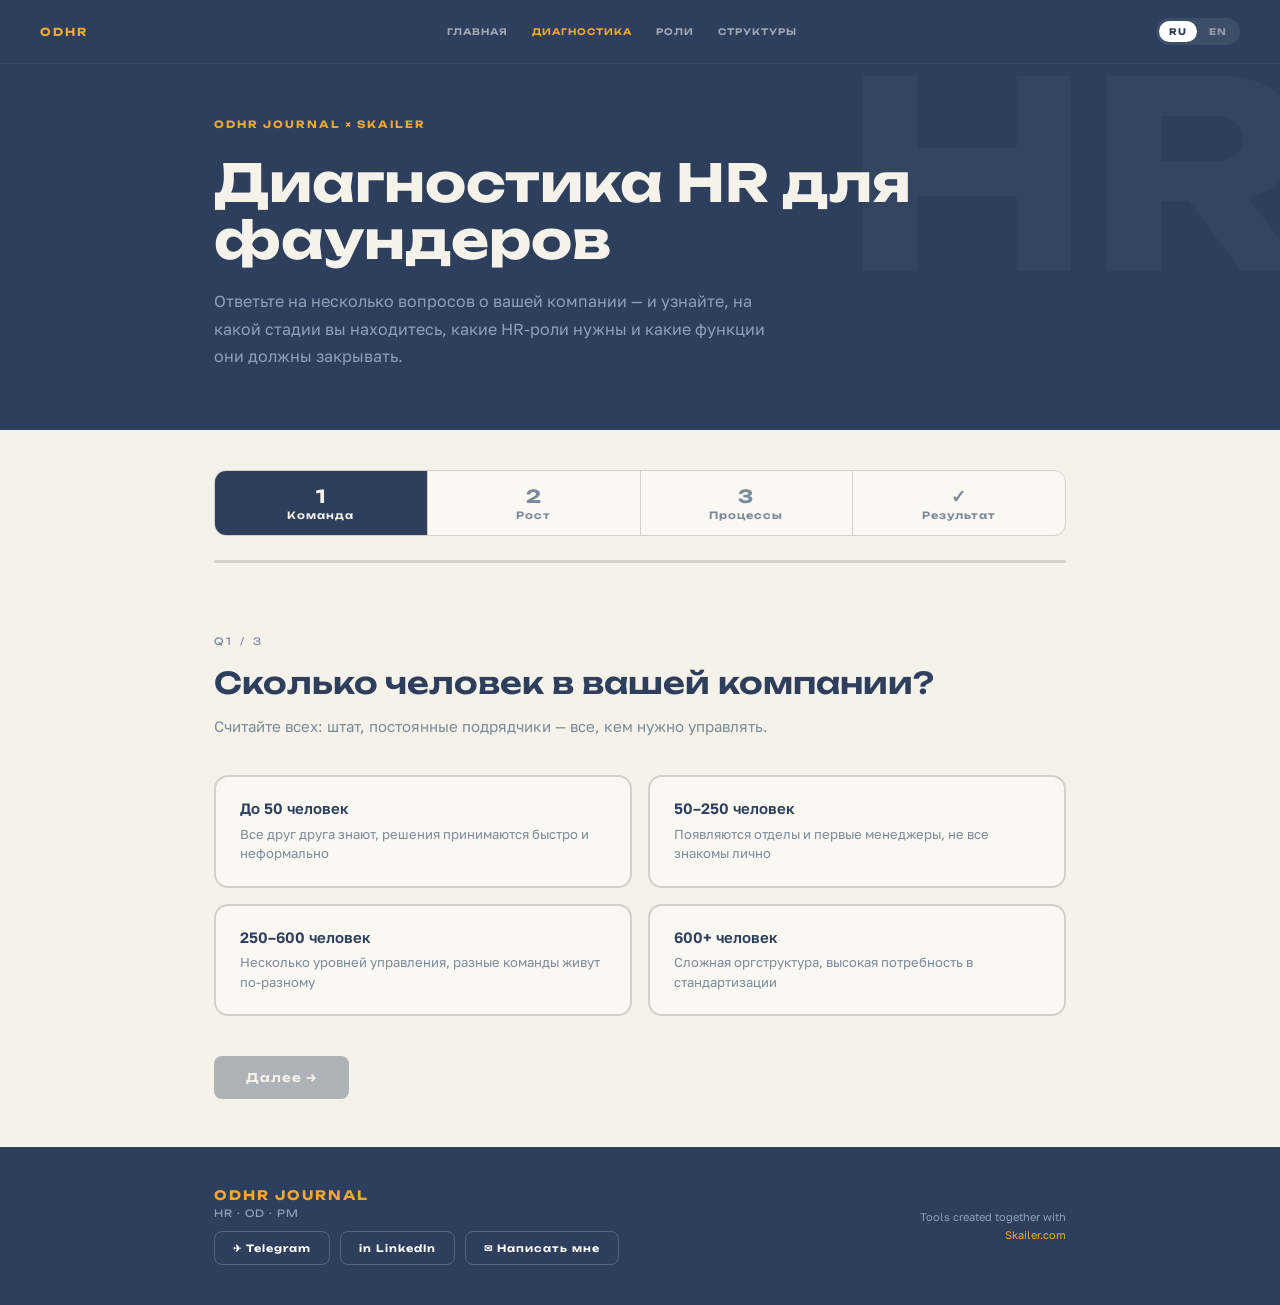
==== index.html @ 986b58a7 "Update index.html" ====
<!DOCTYPE html>
<html lang="ru">
<head>
<meta charset="UTF-8">
<meta name="viewport" content="width=device-width, initial-scale=1.0">
<title>HR Diagnostic for Founders | ODHR Journal</title>
<link href="https://fonts.googleapis.com/css2?family=Unbounded:wght@300;400;600;700&family=Golos+Text:wght@400;500;600&display=swap" rel="stylesheet">
<style>
  :root {
    --ink: #2d3f5c; --paper: #f5f2ea; --cream: #faf8f2; --accent: #f0a830;
    --accent2: #5a7a8a; --muted: #7a8a9a; --border: #d4d0c8;
    --stage1: #f0a830; --stage2: #e07820; --stage3: #5a7a8a; --stage4: #2d3f5c;
  }
  * { box-sizing: border-box; margin: 0; padding: 0; }
  body { font-family: 'Golos Text', sans-serif; background: var(--paper); color: var(--ink); min-height: 100vh; overflow-x: hidden; }
  
  /* ── APP VIEWS ── */
  #app-view { display: block; }
  #print-view { display: none; background: white; min-height: 100vh; padding: 40px 20px; }
  @media print {
    #app-view { display: none !important; }
    #print-view { display: block !important; padding: 0 !important; }
    .no-print { display: none !important; }
    table { page-break-inside: auto; }
    tr { page-break-inside: avoid; }
  }

  /* =========================================
     ЕДИНАЯ НАВИГАЦИЯ
     ========================================= */
  .site-nav { background: var(--ink); padding: 0 40px; display: flex; justify-content: space-between; align-items: center; height: 64px; position: sticky; top: 0; z-index: 1000; border-bottom: 1px solid rgba(255,255,255,0.05); }
  .nav-brand { font-family: 'Unbounded', sans-serif; font-size: 11px; font-weight: 700; letter-spacing: 2px; color: var(--accent); text-decoration: none; }
  .nav-menu { display: flex; gap: 24px; align-items: center; }
  .nav-link { font-family: 'Unbounded', sans-serif; font-size: 9px; font-weight: 600; letter-spacing: 1px; color: rgba(255,255,255,0.55); text-decoration: none; transition: color 0.2s; text-transform: uppercase; }
  .nav-link:hover, .nav-link.active { color: white; }
  .nav-link.active { color: var(--accent); }
  .nav-actions { display: flex; align-items: center; gap: 16px; }
  .lang-toggle { display: flex; gap: 2px; background: rgba(255,255,255,0.08); padding: 3px; border-radius: 20px; }
  .lang-btn { background: transparent; border: none; color: rgba(255,255,255,0.45); font-family: 'Unbounded', sans-serif; font-size: 9px; font-weight: 700; cursor: pointer; padding: 5px 10px; border-radius: 14px; transition: all 0.2s; letter-spacing: 1px; }
  .lang-btn.active { background: white; color: var(--ink); }
  .menu-toggle { display: none; background: none; border: none; color: white; font-size: 20px; cursor: pointer; }

  /* ── HERO ── */
  .hero { background: var(--ink); color: var(--paper); padding: 48px 40px 60px; position: relative; overflow: hidden; }
  .hero::before { content: 'HR'; position: absolute; right: -30px; top: -20px; font-family: 'Unbounded', sans-serif; font-size: 260px; font-weight: 700; opacity: 0.035; line-height: 1; pointer-events: none; }
  .hero-tag { font-family: 'Unbounded', sans-serif; font-size: 10px; font-weight: 700; letter-spacing: 2px; text-transform: uppercase; color: var(--accent); margin-bottom: 24px; display: inline-block; }
  .hero h1 { font-family: 'Unbounded', sans-serif; font-size: clamp(28px, 5vw, 52px); font-weight: 700; line-height: 1.1; max-width: 700px; margin-bottom: 20px; position: relative; z-index: 10;}
  .hero p { font-size: 16px; color: #8fa0b8; max-width: 560px; line-height: 1.7; position: relative; z-index: 10;}
  
  /* ── CONTAINER & STEPS ── */
  .container { max-width: 900px; margin: 0 auto; padding: 0 24px; }
  .steps-bar { display: flex; gap: 0; margin: 40px 0 0; border: 1.5px solid var(--border); border-radius: 12px; overflow: hidden; background: var(--cream); }
  .step-item { flex: 1; padding: 14px 16px; text-align: center; font-family: 'Unbounded', sans-serif; font-size: 10px; font-weight: 600; letter-spacing: 1px; color: var(--muted); border-right: 1.5px solid var(--border); transition: all 0.3s; position: relative; }
  .step-item:last-child { border-right: none; }
  .step-item.active { background: var(--ink); color: var(--paper); cursor: default; }
  .step-item.done { background: var(--accent2); color: white; cursor: pointer; }
  .step-item.done:hover { opacity: 0.82; }
  .step-num { display: block; font-size: 18px; font-weight: 700; margin-bottom: 2px; }

  .progress-bar-wrap { height: 3px; background: var(--border); border-radius: 2px; margin: 24px 0; }
  .progress-bar-fill { height: 100%; background: var(--ink); border-radius: 2px; transition: width 0.4s ease; }

  /* ── SCREENS ── */
  .screen { display: none; padding: 48px 0; }
  .screen.active { display: block; }
  .screen-label { font-family: 'Unbounded', sans-serif; font-size: 10px; letter-spacing: 3px; text-transform: uppercase; color: var(--muted); margin-bottom: 16px; }
  .question-title { font-family: 'Unbounded', sans-serif; font-size: clamp(20px, 3vw, 30px); font-weight: 600; line-height: 1.3; margin-bottom: 12px; }
  .question-sub { font-size: 15px; color: var(--muted); margin-bottom: 36px; line-height: 1.7; }

  .options-grid { display: grid; grid-template-columns: 1fr 1fr; gap: 16px; margin-bottom: 40px; }
  @media (max-width: 600px) { .options-grid { grid-template-columns: 1fr; } }
  .option-card { border: 2px solid var(--border); border-radius: 14px; padding: 22px 24px; cursor: pointer; transition: all 0.2s; background: var(--cream); position: relative; }
  .option-card:hover { border-color: var(--ink); transform: translateY(-2px); box-shadow: 0 8px 24px rgba(0,0,0,0.08); }
  .option-card.selected { border-color: var(--ink); background: var(--ink); color: var(--paper); }
  .option-card.selected .option-title { color: white; }
  .option-card.selected .option-desc { color: #b0a89a; }
  .option-title { font-size: 15px; font-weight: 600; margin-bottom: 6px; line-height: 1.3; }
  .option-desc { font-size: 13px; color: var(--muted); line-height: 1.5; }

  /* ── BUTTONS ── */
  .btn-row { display: flex; gap: 12px; align-items: center; flex-wrap: wrap; }
  .btn { font-family: 'Unbounded', sans-serif; font-size: 12px; font-weight: 600; letter-spacing: 1px; padding: 14px 32px; border-radius: 8px; border: none; cursor: pointer; transition: all 0.2s; display: inline-flex; align-items: center; justify-content: center; gap: 8px;}
  .btn-primary { background: var(--ink); color: var(--paper); }
  .btn-primary:hover { background: #3d5070; }
  .btn-primary:disabled { opacity: 0.35; cursor: not-allowed; }
  .btn-ghost { background: transparent; color: var(--ink); border: 1.5px solid var(--border); }
  .btn-ghost:hover { border-color: var(--ink); background: rgba(0,0,0,0.03); }
  
  .btn-massive { font-size: 14px; padding: 18px 40px; border-radius: 12px; width: 100%; max-width: 400px; box-shadow: 0 8px 24px rgba(45,63,92,0.2); }

  .divider { height: 1px; background: var(--border); margin: 8px 0 40px; }

  /* ── RESULTS ── */
  #screen-result { padding-bottom: 80px; }
  .result-stage-badge { display: inline-flex; align-items: center; gap: 10px; padding: 8px 18px; border-radius: 50px; font-family: 'Unbounded', sans-serif; font-size: 11px; font-weight: 600; letter-spacing: 1px; margin-bottom: 24px; }
  .badge-dot { width: 10px; height: 10px; border-radius: 50%; }
  .result-hero-title { font-family: 'Unbounded', sans-serif; font-size: clamp(24px, 4vw, 42px); font-weight: 700; line-height: 1.15; margin-bottom: 16px; text-transform: uppercase;}
  
  .stage-header { font-family: 'Unbounded', sans-serif; font-size: 13px; font-weight: 600; letter-spacing: 1px; margin-bottom: 20px; color: var(--muted); text-transform: uppercase; }
  .roles-grid { display: grid; grid-template-columns: repeat(auto-fill, minmax(260px, 1fr)); gap: 16px; margin-bottom: 48px; }
  .role-card { border-radius: 14px; padding: 24px; border: 1.5px solid var(--border); background: var(--cream); }
  .role-icon { font-size: 28px; margin-bottom: 12px; }
  .role-name { font-family: 'Unbounded', sans-serif; font-size: 13px; font-weight: 600; margin-bottom: 8px; }
  .role-desc { font-size: 13px; color: var(--muted); line-height: 1.6; margin-bottom: 14px; }
  .tag { font-size: 11px; padding: 4px 10px; border-radius: 20px; background: var(--border); color: var(--ink); font-weight: 500; display: inline-block; margin: 2px 4px 2px 0;}

  .func-section { margin-bottom: 48px; }
  .func-block { border: 1.5px solid var(--border); border-radius: 14px; overflow: hidden; margin-bottom: 16px; }
  .func-block-header { padding: 16px 24px; background: var(--ink); color: var(--paper); font-family: 'Unbounded', sans-serif; font-size: 12px; font-weight: 600; letter-spacing: 1px; display: flex; align-items: center; justify-content: space-between; cursor: pointer; user-select: none; }
  .func-block-header .chevron { transition: transform 0.3s; font-size: 16px; }
  .func-block-header.open .chevron { transform: rotate(180deg); }
  .func-rows { display: none; }
  .func-rows.open { display: block; }
  .func-row { padding: 16px 24px; border-top: 1px solid var(--border); display: grid; grid-template-columns: 200px 1fr; gap: 16px; align-items: start; }
  @media (max-width: 600px) { .func-row { grid-template-columns: 1fr; } }
  .func-row:nth-child(even) { background: #faf8f2; }
  .func-name { font-size: 13px; font-weight: 600; line-height: 1.4; }
  .func-details { font-size: 12px; color: var(--muted); line-height: 1.6; }
  
  .signal-row { display: flex; gap: 12px; margin-top: 8px; flex-wrap: wrap; }
  .signal { font-size: 11px; padding: 4px 10px; border-radius: 6px; }
  .signal-ok { background: #d4edda; color: #3a5c44; }
  .signal-fail { background: #fde8e8; color: #a33; }

  .owner-row { display: flex; flex-wrap: wrap; gap: 6px; margin-top: 10px; align-items: center; }
  .owner-label { font-size: 10px; font-family: 'Unbounded', sans-serif; letter-spacing: 1px; color: var(--muted); text-transform: uppercase; margin-right: 2px; }
  .owner-chip { font-size: 11px; font-weight: 600; padding: 3px 10px; border-radius: 20px; border: 1.5px solid var(--ink); color: var(--ink); background: transparent; white-space: nowrap; }

  .quote-block { border-left: 4px solid var(--accent); padding: 20px 28px; background: var(--cream); border-radius: 0 12px 12px 0; margin-bottom: 40px; }
  .quote-block p { font-size: 15px; font-style: italic; }

  .restart-btn { display: inline-flex; align-items: center; gap: 8px; font-family: 'Unbounded', sans-serif; font-size: 11px; font-weight: 600; letter-spacing: 1px; color: var(--muted); background: transparent; border: none; cursor: pointer; text-decoration: underline; text-underline-offset: 4px; }
  .restart-btn:hover { color: var(--ink); }

  /* colors */
  .s1 { background: var(--stage1); color: var(--ink); }
  .s2 { background: var(--stage2); color: white; }
  .s3 { background: var(--stage3); color: white; }
  .s4 { background: var(--stage4); color: white; }

  /* gap alerts */
  .gap-alert { border-radius: 14px; padding: 24px 28px; margin-bottom: 40px; }
  .gap-alert.gap-ok   { background: #d4edda; border: 1.5px solid #5a7a8a; }
  .gap-alert.gap-warn { background: #fff3cd; border: 1.5px solid #c8a020; }
  .gap-alert.gap-red  { background: #fde8e8; border: 1.5px solid #a33; }
  .gap-alert.gap-matrix { background: #e8e8f8; border: 1.5px solid #2d3f5c; }
  .gap-alert-title { font-family: 'Unbounded', sans-serif; font-size: 12px; font-weight: 700; letter-spacing: 1px; margin-bottom: 8px; text-transform: uppercase; }
  .gap-alert p { font-size: 14px; line-height: 1.7; }

  /* checklist */
  .checklist-wrap { margin-top: 48px; }
  .checklist-actions { display: flex; gap: 12px; margin-bottom: 28px; flex-wrap: wrap; align-items: center; }
  .checklist-section { margin-bottom: 32px; }
  .checklist-section-title { font-family: 'Unbounded', sans-serif; font-size: 11px; font-weight: 700; letter-spacing: 2px; text-transform: uppercase; color: var(--muted); margin-bottom: 12px; padding-bottom: 8px; border-bottom: 1.5px solid var(--border); }
  .checklist-item { display: grid; grid-template-columns: 22px 1fr auto; gap: 12px; align-items: start; padding: 12px 16px; border-bottom: 1px solid var(--border); cursor: pointer; border-radius: 8px; transition: background 0.2s; }
  .checklist-item:hover { background: rgba(0,0,0,0.02); }
  .checklist-cb { width: 18px; height: 18px; margin-top: 2px; accent-color: var(--ink); cursor: pointer; flex-shrink: 0; }
  .checklist-text { font-size: 13px; line-height: 1.5; }
  .checklist-text strong { display: block; font-size: 13px; font-weight: 600; margin-bottom: 2px; }
  .checklist-text span { font-size: 12px; color: var(--muted); }
  .checklist-owner { font-size: 11px; font-weight: 600; padding: 3px 9px; border-radius: 20px; border: 1.5px solid var(--border); color: var(--muted); white-space: nowrap; flex-shrink: 0; align-self: start; margin-top: 2px; }

  /* FOOTER */
  .site-footer { background: var(--ink); color: white; padding: 40px; }
  .footer-inner { display: flex; justify-content: space-between; align-items: center; flex-wrap: wrap; gap: 24px; }
  .footer-brand { font-family: 'Unbounded', sans-serif; font-size: 13px; font-weight: 700; letter-spacing: 2px; color: var(--accent); }
  .footer-brand span { display: block; font-size: 10px; font-weight: 400; color: #8fa0b8; margin-top: 4px; letter-spacing: 1px; }
  .footer-links { display: flex; gap: 10px; flex-wrap: wrap; margin-top: 12px; }
  .footer-link { display: inline-flex; align-items: center; gap: 8px; font-family: 'Unbounded', sans-serif; font-size: 10px; font-weight: 600; letter-spacing: 1px; color: white; text-decoration: none; padding: 10px 18px; border: 1.5px solid rgba(255,255,255,0.2); border-radius: 8px; transition: all 0.2s; }
  .footer-link:hover { border-color: var(--accent); color: var(--accent); }
  .footer-copy { font-size: 11px; color: #8fa0b8; text-align: right; line-height: 1.7; }

  /* ── PRINT VIEW STYLES ── */
  .pv-header { display: flex; justify-content: space-between; align-items: flex-start; margin-bottom: 32px; padding-bottom: 20px; border-bottom: 3px solid #2d3f5c; }
  .pv-title { font-family: 'Unbounded', sans-serif; font-size: 22px; font-weight: 700; line-height: 1.2; }
  .pv-meta { font-size: 12px; color: #7a8a9a; margin-top: 6px; }
  .pv-logo { font-family: 'Unbounded', sans-serif; font-size: 11px; font-weight: 600; color: #7a8a9a; text-align: right; letter-spacing: 1px; }
  .pv-status { display: inline-flex; padding: 8px 16px; border-radius: 8px; font-family: 'Unbounded', sans-serif; font-size: 11px; font-weight: 700; letter-spacing: 1px; margin-bottom: 20px; }
  .pv-table { width: 100%; border-collapse: collapse; background: white; border-radius: 12px; overflow: hidden; box-shadow: 0 2px 12px rgba(0,0,0,0.06); margin-bottom: 20px; text-align: left; }
  .pv-table th { padding: 12px; font-family: 'Unbounded', sans-serif; font-size: 9px; letter-spacing: 2px; text-transform: uppercase; color: #7a8a9a; background: #faf8f2; border-bottom: 2px solid #d4d0c8; }
  .pv-table td { padding: 10px 12px; border-bottom: 1px solid #d4d0c8; font-size: 12px; }
  .pv-section { font-family: 'Unbounded', sans-serif; font-size: 10px; font-weight: 700; letter-spacing: 2px; text-transform: uppercase; padding: 12px; background: #faf8f2; color: #7a8a9a; border-bottom: 2px solid #d4d0c8; }
  .print-controls { background: #faf8f2; padding: 24px; border-radius: 12px; display: flex; flex-direction: column; align-items: center; gap: 16px; margin-bottom: 40px; border: 1px dashed #d4d0c8; }

  /* ── RESPONSIVE ── */
  @media (max-width: 768px) {
    .site-nav { padding: 0 20px; }
    .menu-toggle { display: block; }
    .nav-menu { display: none; position: absolute; top: 64px; left: 0; width: 100%; background: var(--ink); flex-direction: column; padding: 20px 0; border-bottom: 1px solid rgba(255,255,255,0.1); box-shadow: 0 8px 24px rgba(0,0,0,0.2); }
    .nav-menu.open { display: flex; }
    .hero { padding: 36px 20px 48px; }
  }
</style>
<script src="https://cdn.counter.dev/script.js" data-id="e4048f0d-d2cf-4262-ad50-083091bde640" data-utcoffset="2"></script>
</head>
<body>

<div id="app-view">
  
  <nav class="site-nav">
    <a href="home.html" class="nav-brand">ODHR</a>
    <div class="nav-menu" id="nav-menu">
      <a href="home.html" class="nav-link cross-link" id="nav-home">Главная</a>
      <a href="index.html" class="nav-link active cross-link" id="nav-diag">Диагностика</a>
      <a href="hr_roles_guide.html" class="nav-link cross-link" id="nav-guide">Роли</a>
      <a href="structure.html" class="nav-link cross-link" id="nav-str">Структуры</a>
    </div>
    <div class="nav-actions">
      <div class="lang-toggle">
        <button class="lang-btn active" onclick="setLang('ru')" id="btn-lang-ru">RU</button>
        <button class="lang-btn" onclick="setLang('en')" id="btn-lang-en">EN</button>
      </div>
      <button class="menu-toggle" id="mobile-menu-btn">☰</button>
    </div>
  </nav>

  <div class="hero">
    <div class="container">
      <div class="hero-tag">ODHR Journal × Skailer</div>
      <h1 id="i18n-hero-title">Диагностика HR для фаундеров</h1>
      <p id="i18n-hero-sub">Ответьте на несколько вопросов о вашей компании — и узнайте, на какой стадии вы находитесь, какие HR-роли нужны и какие функции они должны закрывать.</p>
    </div>
  </div>

  <div class="container">
    <div class="steps-bar" id="stepsBar">
      <div class="step-item active" id="step1" onclick="goToStep(1)"><span class="step-num">1</span><span id="i18n-s1">Команда</span></div>
      <div class="step-item" id="step2" onclick="goToStep(2)"><span class="step-num">2</span><span id="i18n-s2">Продукт</span></div>
      <div class="step-item" id="step3" onclick="goToStep(3)"><span class="step-num">3</span><span id="i18n-s3">Процессы</span></div>
      <div class="step-item" id="step4"><span class="step-num">✓</span><span id="i18n-s4">Результат</span></div>
    </div>
    <div class="progress-bar-wrap"><div class="progress-bar-fill" id="progressBar" style="width:0%"></div></div>

    <div id="questions-container"></div>
    <div class="screen" id="screen-result"></div>
  </div>

<footer class="site-footer">
  <div class="container">
    <div class="footer-inner">
      <div>
        <div class="footer-brand">ODHR JOURNAL<span>HR · OD · PM</span></div>
        <div class="footer-links">
          <a class="footer-link" href="https://t.me/ODHRAMA" target="_blank">✈ Telegram</a>
          <a class="footer-link" href="https://www.linkedin.com/in/ogrebenyuk" target="_blank">in LinkedIn</a>
          <a class="footer-link" href="#" data-contact-trigger id="footer-contact">✉ Написать мне</a>
        </div>
      </div>
      <div class="footer-copy" id="f-copy">Tools created together with<br><a href="https://skailer.com" target="_blank" style="color:var(--accent);text-decoration:none;">Skailer.com</a></div>
    </div>
  </div>
</footer>
      

<div id="print-view">
  <div class="container">
    <div class="print-controls no-print">
      <button class="btn btn-primary btn-massive" onclick="window.print()">🖨 <span id="i18n-print-btn1">Сохранить как PDF / Печать</span></button>
      <button class="btn btn-ghost" onclick="closePrintView()">← <span id="i18n-print-back">Вернуться к результатам</span></button>
    </div>
    <div id="print-content"></div>
  </div>
</div>

<script>
  let currentLang = 'ru';
  const answers = {};
  const scoreMap = { '1': 1, '2': 2, '3': 3, '4': 4 };
  const stageKeys = ['startup', 'growth', 'scale', 'mature'];

  const allRolesMap = {
    'recruiter': { icon: '🎯' }, 'hrgeneralist': { icon: '🔧' }, 'tateam': { icon: '🎯' },
    'hrbp': { icon: '🤝' }, 'hrops': { icon: '⚙️' }, 'talead': { icon: '🎯' },
    'analyst': { icon: '📊' }, 'ld': { icon: '🎓' }, 'tadir': { icon: '🎯' },
    'analytics': { icon: '📊' }, 'lddir': { icon: '🎓' }, 'comms': { icon: '💬' }
  };

  const locales = {
    ru: {
      ui: {
        navHome: "Главная", navDiag: "Диагностика", navGuide: "Роли", navStr: "Структуры",
        heroTitle: "Диагностика HR для фаундеров",
        heroSub: "Ответьте на несколько вопросов о вашей компании — и узнайте, на какой стадии вы находитесь, какие HR-роли нужны и какие функции они должны закрывать.",
        s1: "Команда", s2: "Рост", s3: "Процессы", s4: "Результат",
        btnNext: "Далее →", btnBack: "← Назад", btnResult: "Показать результат →",
        q1Title: "Сколько человек в вашей компании?", q1Sub: "Считайте всех: штат, постоянные подрядчики — все, кем нужно управлять.",
        q2Title: "С какой скоростью растёт ваша компания?", q2Sub: "Темп роста показывает, насколько срочно нужно выстраивать HR.",
        q3Title: "Как сейчас устроена работа с людьми?", q3Sub: "Выберите вариант, который честно отражает текущую реальность.",
        q1: [
          {t: "До 50 человек", d: "Все друг друга знают, решения принимаются быстро и неформально"},
          {t: "50–250 человек", d: "Появляются отделы и первые менеджеры, не все знакомы лично"},
          {t: "250–600 человек", d: "Несколько уровней управления, разные команды живут по-разному"},
          {t: "600+ человек", d: "Сложная оргструктура, высокая потребность в стандартизации"}
        ],
        q2: [
          {t: "Стабильно", d: "Команда почти не меняется, найм редкий и точечный"},
          {t: "Умеренно", d: "План роста до 20% в год, без резких скачков"},
          {t: "Быстро", d: "Активный найм, команда растёт х2 за год"},
          {t: "Взрывно", d: "Гиперрост, сложно планировать наперёд"}
        ],
        q3: [
          {t: "В головах и чатах", d: "Найм и онбординг зависят от конкретного человека"},
          {t: "Базово на людях", d: "Процессы есть, но стандарты не всегда соблюдаются"},
          {t: "Описано и работает", d: "ATS, регулярный фидбек, инструменты настроены"},
          {t: "Единая система", d: "Data-driven HR, всё связано единой логикой"}
        ],
        statusOk: "В НОРМЕ", statusWarn: "НЕМНОГО ОТСТАЁТ", statusRed: "КРИТИЧЕСКОЕ ОТСТАВАНИЕ",
        txtOk: "HR-система соответствует темпам бизнеса. Фокус на поддержку качества.",
        txtWarn: "Бизнес растет быстрее порядка. Пора выстраивать системные HR-процессы, иначе рост замедлится.",
        txtRed: "Бизнес несется вперед, а процессы держатся 'на честном слове'. Риск выгорания и хаоса.",
        matrixAlertTitle: "АРХИТЕКТУРА КОМАНДЫ",
        matrixAlert: "Ваш размер пока не требует найма узких специалистов. Ниже базовый набор ролей, но их задача — выстроить процессы <b>на уровень выше</b>, чтобы выдержать рост.",
        matrixNote: "* Узкие роли отмечены звездочкой — временно их функционал закрывают универсалы.",
        lblSize: "Текущий размер:", lblTarget: "Целевая стадия:",
        hdrRoles: "Базовые роли для вашей команды", hdrFuncs: "Целевые функции",
        tipFuncs: "Нажмите на блок, чтобы развернуть — с описанием, сигналами и владельцем.",
        tipBalance: "В компании разные части могут быть на разных стадиях. Ищите баланс.",
        btnShare: "↗ Поделиться результатом", btnRestart: "← Пройти заново",
        hdrChecklist: "Чек-лист: рабочий план внедрения",
        tipChecklist: "Отмечайте то, что уже есть — остальное и есть ваш план.",
        btnPrint: "↓ Открыть для печати / PDF", btnCheckAll: "Отметить всё", btnUncheck: "Сбросить",
        lblRole: "Роль", lblArea: "Область", lblDoD: "DoD", lblOwner: "Кто отвечает",
        printHeader: "Рабочий план внедрения HR", printCredit: "Сгенерировано: ODHR Journal × Skailer",
        fContact:'✉ Написать мне',
        footerCredit: "Диагностика создана совместно<br>с <a href='https://skailer.com' style='color:var(--accent);text-decoration:none;'>Skailer.com</a>"
      },
      roles: {
        'recruiter': 'Рекрутер', 'hrgeneralist': 'HR-Generalist', 'tateam': 'Команда рекрутеров',
        'hrbp': 'HRBP', 'hrops': 'HR Operations', 'talead': 'TA Lead', 'analyst': 'HR Analyst',
        'ld': 'L&D Manager', 'tadir': 'TA Director', 'analytics': 'People Analytics',
        'lddir': 'L&D Director', 'comms': 'Internal Comms'
      },
      stages: {
        startup: {
          label: 'Стартап / Старт', size: 'До 50 чел.',
          quote: 'Важно привлекать специалистов, способных работать в условиях неопределённости.',
          roles: {
            'recruiter': { d: 'Закрывает найм, выстраивает воронку и первичную оценку.', tags: ['Найм', 'Sourcing'] },
            'hrgeneralist': { d: 'Отвечает за онбординг, базовые HR-процессы и коммуникацию.', tags: ['Онбординг', 'HR-ops'] }
          },
          functions: [
            { a: 'Talent Acquisition', i: [
              { n: 'Структурированный найм', d: 'Зафиксированные этапы и критерии', ok: 'Найм не зависит от менеджера', fail: 'Каждое интервью — по-разному', o: ['recruiter'] },
              { n: 'Централизованный ATS', d: 'Все кандидаты в одном месте', ok: 'Воронку видно всегда', fail: 'Кандидаты в чатах', o: ['recruiter'] }
            ]},
            { a: 'HR Operations', i: [
              { n: 'Онбординг', d: 'Понятный процесс входа', ok: 'Быстрый старт', fail: 'Онбординг случайный', o: ['hrgeneralist'] },
              { n: 'Базовые HR-данные', d: 'Единый реестр (headcount, статусы)', ok: 'Цифры собираются быстро', fail: 'Данные в 5 таблицах', o: ['hrgeneralist'] }
            ]}
          ]
        },
        growth: {
          label: 'Рост', size: '50–250 чел.',
          quote: 'Нужен баланс гибкости и порядка. Онбординг ложится на плечи менеджеров.',
          roles: {
            'tateam': { d: 'Отвечает за воронку найма. Одному не справиться.', tags: ['Найм', 'ATS'] },
            'hrbp': { d: 'Поддерживает команды, помогает менеджерам.', tags: ['HRBP', 'Performance'] },
            'hrops': { d: 'Операционная поддержка: данные, документы.', tags: ['HRIS', 'Отчёты'] }
          },
          functions: [
            { a: 'Talent Acquisition', i: [
              { n: 'Hiring plan с бизнесом', d: 'План найма согласован', ok: 'Понятны приоритеты', fail: 'Вакансии хаотичны', o: ['tateam', 'hrbp'] },
              { n: 'Candidate experience', d: 'Своевременный фидбек кандидатам', ok: 'Нет "гостинга"', fail: 'Люди пропадают без ответа', o: ['tateam'] }
            ]},
            { a: 'HR Business Partnership', i: [
              { n: 'Синки с бизнесом', d: 'Регулярные 1:1 с лидами', ok: 'HR знает проблемы заранее', fail: 'Подключение только в кризис', o: ['hrbp'] },
              { n: 'Базовый performance', d: 'Процесс фидбека и оценки', ok: 'Люди понимают свой уровень', fail: 'Фидбек только при увольнении', o: ['hrbp'] }
            ]},
            { a: 'Компенсации', i: [
              { n: 'Зарплатные вилки', d: 'Диапазоны по ролям', ok: 'Справедливость выплат', fail: 'Зарплаты без системы', o: ['hrbp', 'hrops'] }
            ]}
          ]
        },
        scale: {
          label: 'Масштабирование', size: '250–600 чел.',
          quote: 'HR становится стратегической функцией. Появляются треки развития.',
          roles: {
            'talead': { d: 'Управляет воронкой, строит pipeline.', tags: ['Стратегия найма'] },
            'hrbp': { d: 'Стратегический партнёр для юнита.', tags: ['Партнёрство', 'OrgHealth'] },
            'hrops': { d: 'Управляет HRIS, автоматизирует процессы.', tags: ['Автоматизация'] },
            'analyst': { d: 'Строит дашборды, анализирует метрики.', tags: ['Аналитика'] },
            'ld': { d: 'Развивает компетенции, строит IDP.', tags: ['Обучение'] }
          },
          functions: [
            { a: 'HR Analytics', i: [
              { n: 'Единый источник правды', d: 'HRIS + ATS связаны', ok: 'Нет дублей данных', fail: 'Разные источники, рутина', o: ['hrops', 'analyst'] },
              { n: 'Дашборды', d: 'Self-service для лидов', ok: 'Менеджеры смотрят сами', fail: 'Запросы идут через HR', o: ['analyst'] }
            ]},
            { a: 'L&D', i: [
              { n: 'Модели компетенций', d: 'Роли описаны через навыки', ok: 'Понятен уровень Senior', fail: 'Субъективная оценка', o: ['ld', 'hrbp'] },
              { n: 'Система IDP', d: 'Планы развития сотрудников', ok: 'IDP работают', fail: 'IDP формальны', o: ['ld'] }
            ]},
            { a: 'Grading', i: [
              { n: 'Job architecture', d: 'Система ролей и уровней', ok: 'Справедливые грейды', fail: 'Департаменты сами по себе', o: ['hrbp', 'hrops'] }
            ]}
          ]
        },
        mature: {
          label: 'Зрелость', size: '600+ чел.',
          quote: 'Фокус на удержании талантов, data-driven решениях и культуре.',
          roles: {
            'tadir': { d: 'Управление воронкой, employer brand.', tags: ['Стратегия'] },
            'hrbp': { d: 'Встроен в юнит, отвечает за P&L.', tags: ['Succession'] },
            'hrops': { d: 'Self-service, compliance, процессы.', tags: ['Платформа'] },
            'analytics': { d: 'Early warning системы.', tags: ['Предиктивка'] },
            'lddir': { d: 'Talent management, ROI обучения.', tags: ['Leadership'] },
            'comms': { d: 'Культурное выравнивание, EX.', tags: ['EX'] }
          },
          functions: [
            { a: 'Predictive Analytics', i: [
              { n: 'Предиктивка', d: 'Прогноз рисков: текучка', ok: 'Early warning', fail: 'Реакция постфактум', o: ['analytics'] },
              { n: 'Business impact', d: 'Связь HR-метрик с revenue', ok: 'HR влияет на бизнес', fail: 'HR только "про людей"', o: ['analytics', 'hrbp'] }
            ]},
            { a: 'Talent Management', i: [
              { n: 'Succession planning', d: 'Замены на ключевые роли', ok: 'Talent pool готов', fail: 'Аврал при уходе', o: ['hrbp', 'lddir'] }
            ]},
            { a: 'Workforce Planning', i: [
              { n: 'Стратегический найм', d: 'Найм встроен в стратегию', ok: 'HR часть бизнес-плана', fail: 'Найм изолирован', o: ['tadir', 'hrbp'] }
            ]}
          ]
        }
      }
    },
    en: {
      ui: {
        navHome: "Home", navDiag: "Diagnostic", navGuide: "Roles", navStr: "Structures",
        heroTitle: "HR Diagnostic for Founders",
        heroSub: "Answer a few questions about your company to discover your current maturity stage, required HR roles, and the target operating model you need to build.",
        s1: "Team", s2: "Growth", s3: "Ops", s4: "Result",
        btnNext: "Next →", btnBack: "← Back", btnResult: "Show Results →",
        q1Title: "What is your current headcount?", q1Sub: "Include staff and permanent contractors — everyone you manage.",
        q2Title: "What is your company's growth rate?", q2Sub: "Growth pace dictates the urgency of building HR infrastructure.",
        q3Title: "How are people ops currently managed?", q3Sub: "Select the option that reflects reality, not the ideal state.",
        q1: [
          {t: "Up to 50 people", d: "Everyone knows each other, decisions are fast and informal."},
          {t: "50–250 people", d: "Departments and first management layers appear."},
          {t: "250–600 people", d: "Multiple layers, different teams operate with different rules."},
          {t: "600+ people", d: "Complex org structure, high need for standardization."}
        ],
        q2: [
          {t: "Stable", d: "Team rarely changes, point-based hiring."},
          {t: "Moderate", d: "Up to 20% YoY, regular planned hiring."},
          {t: "Fast", d: "Active hiring, growing 2x YoY."},
          {t: "Hypergrowth", d: "Explosive or unpredictable scaling."}
        ],
        q3: [
          {t: "In heads and chats", d: "Hiring and onboarding are ad-hoc, owner-dependent."},
          {t: "People-driven basics", d: "Processes exist but standards fluctuate."},
          {t: "Documented & working", d: "ATS, regular feedback, tools are set up."},
          {t: "Unified ecosystem", d: "Data-driven decisions, integrated systems."}
        ],
        statusOk: "ON TRACK", statusWarn: "SLIGHTLY BEHIND", statusRed: "CRITICAL GAP",
        txtOk: "Your HR architecture matches your business pace. Focus on quality and depth.",
        txtWarn: "Business is outpacing infrastructure. Time to implement systemic HR roles to sustain growth.",
        txtRed: "Business is sprinting while ops rely on 'duct tape'. High risk of chaos and burnout.",
        matrixAlertTitle: "TEAM ARCHITECTURE",
        matrixAlert: "Your current size doesn't require a 'zoo' of niche directors yet. Below is your baseline team, but their goal is to build processes <b>one level up</b> to sustain your growth pace.",
        matrixNote: "* Niche roles marked with an asterisk should temporarily be covered by your generalists.",
        lblSize: "Current Size:", lblTarget: "Target Stage:",
        hdrRoles: "Baseline roles for your team", hdrFuncs: "Target operating model",
        tipFuncs: "Click to expand for details, Definition of Done, and ownership.",
        tipBalance: "Different departments might be at different stages. Seek a balance between structure and agility.",
        btnShare: "↗ Share Result", btnRestart: "← Retake",
        hdrChecklist: "Implementation Checklist",
        tipChecklist: "Check off what you already have — the rest is your action plan.",
        btnPrint: "↓ Print / Save as PDF", btnCheckAll: "Check All", btnUncheck: "Clear",
        lblRole: "Role", lblArea: "Domain", lblDoD: "DoD", lblOwner: "Owner",
        fContact:'✉ Get in touch',
        printHeader: "HR Implementation Plan", printCredit: "Generated via ODHR Journal × Skailer",
        footerCredit: "Diagnostic framework by<br><a href='https://skailer.com' style='color:var(--accent);text-decoration:none;'>Skailer.com</a>"
      },
      roles: {
        'recruiter': 'Recruiter', 'hrgeneralist': 'HR Generalist', 'tateam': 'TA Team',
        'hrbp': 'HRBP', 'hrops': 'HR Operations', 'talead': 'TA Lead', 'analyst': 'HR Analyst',
        'ld': 'L&D Manager', 'tadir': 'TA Director', 'analytics': 'People Analytics',
        'lddir': 'L&D Director', 'comms': 'Internal Comms'
      },
      stages: {
        startup: {
          label: 'Startup / Baseline', size: 'Up to 50',
          quote: 'Crucial to attract agile talent. Founders drive hiring or bring in a solo recruiter.',
          roles: {
            'recruiter': { d: 'Manages full-cycle hiring and candidate assessment.', tags: ['Hiring', 'Sourcing'] },
            'hrgeneralist': { d: 'Handles onboarding, basic HR ops, and team comms.', tags: ['Onboarding', 'HR Ops'] }
          },
          functions: [
            { a: 'Talent Acquisition', i: [
              { n: 'Structured Hiring', d: 'Defined stages and rubrics', ok: 'Standardized assessment', fail: 'Ad-hoc interviews', o: ['recruiter'] },
              { n: 'Centralized ATS', d: 'Single source for candidates', ok: 'Transparent pipeline', fail: 'Resumes in Slack', o: ['recruiter'] }
            ]},
            { a: 'HR Operations', i: [
              { n: 'Onboarding', d: 'Clear entry process', ok: 'Fast ramp-up', fail: 'Chaotic first week', o: ['hrgeneralist'] },
              { n: 'Core Data', d: 'Headcount and basic info', ok: 'Quick access to numbers', fail: 'Data scattered across sheets', o: ['hrgeneralist'] }
            ]}
          ]
        },
        growth: {
          label: 'Growth', size: '50–250',
          quote: 'Need balance between agility and order. Managers take ownership of onboarding.',
          roles: {
            'tateam': { d: 'Scales hiring pipeline. A solo recruiter is no longer enough.', tags: ['Hiring', 'ATS'] },
            'hrbp': { d: 'Supports teams, aids managers with performance.', tags: ['HRBP', 'Performance'] },
            'hrops': { d: 'Admin support, HRIS, and compliance.', tags: ['HRIS', 'Reporting'] }
          },
          functions: [
            { a: 'Talent Acquisition', i: [
              { n: 'Hiring Plan', d: 'Aligned with business goals', ok: 'Clear priorities', fail: 'Reactive hiring', o: ['tateam', 'hrbp'] },
              { n: 'Candidate Experience', d: 'Timely feedback', ok: 'No ghosting', fail: 'Candidates drop off', o: ['tateam'] }
            ]},
            { a: 'HR Business Partnership', i: [
              { n: 'Business Syncs', d: 'Regular 1:1s with leads', ok: 'Proactive issue resolution', fail: 'Involved only in crises', o: ['hrbp'] },
              { n: 'Basic Performance', d: 'Regular feedback loops', ok: 'People know where they stand', fail: 'Feedback only upon exit', o: ['hrbp'] }
            ]},
            { a: 'Compensation', i: [
              { n: 'Salary Bands', d: 'Ranges for core roles', ok: 'Internal equity', fail: 'Ad-hoc offers', o: ['hrbp', 'hrops'] }
            ]}
          ]
        },
        scale: {
          label: 'Scale', size: '250–600',
          quote: 'HR becomes strategic. Focus on change management and L&D tracks.',
          roles: {
            'talead': { d: 'Manages pipeline and TA strategy.', tags: ['TA Strategy'] },
            'hrbp': { d: 'Strategic partner for business units.', tags: ['Partnership', 'OrgHealth'] },
            'hrops': { d: 'Manages HRIS and automation.', tags: ['Automation'] },
            'analyst': { d: 'Builds dashboards and analyzes metrics.', tags: ['Analytics'] },
            'ld': { d: 'Develops competencies and IDPs.', tags: ['L&D'] }
          },
          functions: [
            { a: 'HR Analytics', i: [
              { n: 'Single Source of Truth', d: 'Integrated HRIS+ATS', ok: 'No data duplication', fail: 'Manual syncs', o: ['hrops', 'analyst'] },
              { n: 'Manager Dashboards', d: 'Self-service analytics', ok: 'Leads check data directly', fail: 'HR is a bottleneck', o: ['analyst'] }
            ]},
            { a: 'L&D', i: [
              { n: 'Competency Models', d: 'Roles defined by skills', ok: 'Clear progression', fail: 'Subjective promos', o: ['ld', 'hrbp'] },
              { n: 'IDP System', d: 'Individual Development Plans', ok: 'Active career tracking', fail: 'Formal/unused IDPs', o: ['ld'] }
            ]},
            { a: 'Grading', i: [
              { n: 'Job Architecture', d: 'Grades and levelling', ok: 'Fair compensation', fail: 'Silos in comp', o: ['hrbp', 'hrops'] }
            ]}
          ]
        },
        mature: {
          label: 'Mature', size: '600+',
          quote: 'Focus on retention, predictive analytics, and enterprise culture.',
          roles: {
            'tadir': { d: 'Workforce planning and employer branding.', tags: ['Strategy'] },
            'hrbp': { d: 'Embedded strategic partner (P&L focus).', tags: ['Succession'] },
            'hrops': { d: 'Self-service platforms, compliance.', tags: ['Platform'] },
            'analytics': { d: 'Early warning systems, ROI.', tags: ['Predictive'] },
            'lddir': { d: 'Talent management, leadership dev.', tags: ['Leadership'] },
            'comms': { d: 'Cultural alignment, EX.', tags: ['EX'] }
          },
          functions: [
            { a: 'Predictive Analytics', i: [
              { n: 'Turnover Prediction', d: 'Flight risk models', ok: 'Early warnings', fail: 'Reactive to exits', o: ['analytics'] },
              { n: 'Business Impact', d: 'HR metrics tied to revenue', ok: 'HR drives business', fail: 'HR is just "ops"', o: ['analytics', 'hrbp'] }
            ]},
            { a: 'Talent Management', i: [
              { n: 'Succession Planning', d: 'Bench strength for key roles', ok: 'Talent pool ready', fail: 'Panic when leaders leave', o: ['hrbp', 'lddir'] }
            ]},
            { a: 'Workforce Planning', i: [
              { n: 'Strategic Hiring', d: 'Aligned with long-term strategy', ok: 'HR at the strategy table', fail: 'Siloed recruitment', o: ['tadir', 'hrbp'] }
            ]}
          ]
        }
      }
    }
  };

  function initApp() {
    const params = new URLSearchParams(location.search);
    if(params.get('lang')) currentLang = params.get('lang') === 'en' ? 'en' : 'ru';
    
    renderQuestions();
    updateUILang();

    const q1 = params.get('q1'), q2 = params.get('q2'), q3 = params.get('q3');
    if (q1 && q2 && q3) {
      answers[1] = q1; answers[2] = q2; answers[3] = q3;
      [1,2,3].forEach(n => {
        document.getElementById(`step${n}`).classList.remove('active');
        document.getElementById(`step${n}`).classList.add('done');
      });
      showResult();
    }

    // Мобильное меню
    const menuBtn = document.getElementById('mobile-menu-btn');
    const navMenu = document.getElementById('nav-menu');
    if(menuBtn && navMenu) {
      menuBtn.addEventListener('click', () => {
        navMenu.classList.toggle('open');
        menuBtn.textContent = navMenu.classList.contains('open') ? '✕' : '☰';
      });
    }
  }

  function setLang(lang) {
    currentLang = lang;
    updateUILang();
    renderQuestions();
    
    [1,2,3].forEach(q => {
      if(answers[q]) {
        const c = document.querySelector(`[data-q="${q}"][data-v="${answers[q]}"]`);
        if(c) c.classList.add('selected');
        document.getElementById(`btn${q}`).disabled = false;
      }
    });

    if(Object.keys(answers).length === 3) showResult();
    
    const url = new URL(window.location);
    url.searchParams.set('lang', lang);
    window.history.pushState({}, '', url);
  }

  function updateUILang() {
    const d = locales[currentLang].ui;
    document.getElementById('btn-lang-ru').classList.toggle('active', currentLang === 'ru');
    document.getElementById('btn-lang-en').classList.toggle('active', currentLang === 'en');
    
    // МЕНЮ
    document.getElementById('nav-home').textContent = d.navHome;
    document.getElementById('nav-diag').textContent = d.navDiag;
    document.getElementById('nav-guide').textContent = d.navGuide;
    document.getElementById('nav-str').textContent = d.navStr;

    // HERO & UI
    document.getElementById('i18n-hero-title').innerText = d.heroTitle;
    document.getElementById('i18n-hero-sub').innerText = d.heroSub;
    document.getElementById('i18n-s1').innerText = d.s1;
    document.getElementById('i18n-s2').innerText = d.s2;
    document.getElementById('i18n-s3').innerText = d.s3;
    document.getElementById('i18n-s4').innerText = d.s4;
    document.getElementById('i18n-footer-credit').innerHTML = d.footerCredit;
    document.getElementById('i18n-print-btn1').innerText = d.btnPrint;
    document.getElementById('i18n-print-back').innerText = d.btnBack;
    document.getElementById('footer-contact').innerText = d.fContact;

    updateCrossLinks();
  }

  function updateCrossLinks() {
    document.querySelectorAll('.cross-link').forEach(link => {
      const url = new URL(link.href, window.location.origin);
      url.searchParams.set('lang', currentLang);
      link.href = url.toString();
    });
  }

  function renderQuestions() {
    const d = locales[currentLang].ui;
    const qHTML = [
      { id: 1, title: d.q1Title, sub: d.q1Sub, opts: d.q1 },
      { id: 2, title: d.q2Title, sub: d.q2Sub, opts: d.q2 },
      { id: 3, title: d.q3Title, sub: d.q3Sub, opts: d.q3 }
    ].map(q => `
      <div class="screen ${q.id===1 && !answers[1] ? 'active':''}" id="screen-${q.id}">
        <div class="screen-label">Q${q.id} / 3</div>
        <div class="question-title">${q.title}</div>
        <div class="question-sub">${q.sub}</div>
        <div class="options-grid">
          ${q.opts.map((opt, i) => `
            <div class="option-card" data-q="${q.id}" data-v="${i+1}" onclick="selectOption(this)">
              <div class="option-title">${opt.t}</div>
              <div class="option-desc">${opt.d}</div>
            </div>
          `).join('')}
        </div>
        <div class="btn-row">
          ${q.id > 1 ? `<button class="btn btn-ghost" onclick="goBack(${q.id})">${d.btnBack}</button>` : ''}
          <button class="btn btn-primary" id="btn${q.id}" onclick="${q.id<3 ? `goNext(${q.id})` : 'showResult()'}" disabled>${q.id<3 ? d.btnNext : d.btnResult}</button>
        </div>
      </div>
    `).join('');
    
    document.getElementById('questions-container').innerHTML = qHTML;
  }

  function selectOption(el) {
    const q = el.dataset.q;
    document.querySelectorAll(`[data-q="${q}"]`).forEach(c => c.classList.remove('selected'));
    el.classList.add('selected');
    answers[q] = el.dataset.v;
    document.getElementById(`btn${q}`).disabled = false;
  }

  function goNext(from) {
    document.getElementById(`screen-${from}`).classList.remove('active');
    document.getElementById(`step${from}`).classList.remove('active');
    document.getElementById(`step${from}`).classList.add('done');
    const next = from + 1;
    if (next <= 3) {
      document.getElementById(`screen-${next}`).classList.add('active');
      document.getElementById(`step${next}`).classList.add('active');
    }
    updateProgress(from + 1);
  }

  function goBack(from) {
    document.getElementById(`screen-${from}`).classList.remove('active');
    document.getElementById(`step${from}`).classList.remove('active');
    const prev = from - 1;
    document.getElementById(`screen-${prev}`).classList.add('active');
    document.getElementById(`step${prev}`).classList.remove('done');
    document.getElementById(`step${prev}`).classList.add('active');
    updateProgress(prev);
  }

  function updateProgress(step) {
    const pct = Math.round((step / 4) * 100);
    document.getElementById('progressBar').style.width = pct + '%';
  }

  function calcMatrix() {
    const sizeScore  = scoreMap[answers[1]] || 1;
    const tempoScore = scoreMap[answers[2]] || 1;
    const procScore  = scoreMap[answers[3]] || 1;

    const targetScore = Math.min(4, Math.max(sizeScore, Math.round((sizeScore + tempoScore) / 2)));
    const gap = targetScore - procScore;
    
    const db = locales[currentLang].stages;
    return { sizeScore, targetScore, gap, roleData: db[stageKeys[sizeScore-1]], processData: db[stageKeys[targetScore-1]] };
  }

  function showResult() {
    const { sizeScore, targetScore, gap, roleData, processData } = calcMatrix();
    const ui = locales[currentLang].ui;
    const dictRole = locales[currentLang].roles;

    let gapClass = 'gap-ok', gapTitle = ui.statusOk, gapText = ui.txtOk;
    if (gap === 1) { gapClass = 'gap-warn'; gapTitle = ui.statusWarn; gapText = ui.txtWarn; }
    else if (gap >= 2) { gapClass = 'gap-red'; gapTitle = ui.statusRed; gapText = ui.txtRed; }

    document.querySelectorAll('.screen').forEach(s=>s.classList.remove('active'));
    document.getElementById('step3').className = 'step-item done';
    document.getElementById('step4').className = 'step-item active';
    updateProgress(4);

    const resultEl = document.getElementById('screen-result');
    resultEl.classList.add('active');

    const roleKeys = Object.keys(roleData.roles);
    const rolesHTML = roleKeys.map(k => `
      <div class="role-card">
        <div class="role-icon">${allRolesMap[k].icon}</div>
        <div class="role-name">${dictRole[k]}</div>
        <div class="role-desc">${roleData.roles[k].d}</div>
        <div class="role-tags">${roleData.roles[k].tags.map(t=>`<span class="tag">${t}</span>`).join('')}</div>
      </div>
    `).join('');

    const funcHTML = processData.functions.map(f => `
      <div class="func-block">
        <div class="func-block-header ${processData.funcColor}" onclick="toggleFunc(this)">
          ${f.a} <span class="chevron">▼</span>
        </div>
        <div class="func-rows">
          ${f.i.map(item => {
            const ownerChips = item.o.map(id => {
              const isCurrent = roleKeys.includes(id);
              const label = isCurrent ? dictRole[id] : `${dictRole[id]} *`;
              const style = isCurrent ? '' : 'border-style: dashed; color: var(--muted);';
              return `<span class="owner-chip" style="${style}">${allRolesMap[id].icon} ${label}</span>`;
            }).join('');
            return `
            <div class="func-row">
              <div class="func-name">${item.n}</div>
              <div class="func-details">
                <div>${item.d}</div>
                <div class="signal-row"><span class="signal signal-ok">✓ ${item.ok}</span><span class="signal signal-fail">⚠ ${item.fail}</span></div>
                ${ownerChips ? `<div class="owner-row"><span class="owner-label">${ui.lblOwner}</span>${ownerChips}</div>` : ''}
              </div>
            </div>`;
          }).join('')}
        </div>
      </div>
    `).join('');

    const rolesCheckItems = roleKeys.map((k, i) => `
      <label class="checklist-item" for="rcb-${i}">
        <input type="checkbox" id="rcb-${i}" class="checklist-cb">
        <div class="checklist-text"><strong>${allRolesMap[k].icon} ${dictRole[k]}</strong><span>${roleData.roles[k].d}</span></div>
        <span class="checklist-owner">${roleData.roles[k].tags[0]}</span>
      </label>
    `).join('');

    let fci = 0;
    const funcCheckSections = processData.functions.map(f => `
      <div class="checklist-section">
        <div class="checklist-section-title">${f.a}</div>
        ${f.i.map(item => {
          const owners = item.o.map(id => roleKeys.includes(id) ? dictRole[id] : `${dictRole[id]}*`).join(', ');
          const id = `fcb-${fci++}`;
          return `
          <label class="checklist-item" for="${id}">
            <input type="checkbox" id="${id}" class="checklist-cb">
            <div class="checklist-text"><strong>${item.n}</strong><span>${item.d}</span></div>
            <span class="checklist-owner">${owners}</span>
          </label>`;
        }).join('')}
      </div>
    `).join('');

    const matrixAlert = sizeScore < targetScore ? `
      <div class="gap-alert gap-matrix" style="padding-top:16px; padding-bottom:16px;">
        <p style="font-size:13px; line-height:1.6;">
          💡 <b>${ui.matrixAlertTitle}:</b> ${ui.matrixAlert}<br>
          <span style="color:var(--muted); font-size:11px;">${ui.matrixNote}</span>
        </p>
      </div>` : '';

    resultEl.innerHTML = `
      <div class="result-stage-badge ${roleData.color}"><span class="badge-dot" style="background:rgba(255,255,255,0.4)"></span>${ui.lblSize} ${roleData.size}</div>
      <div class="result-hero-title">${gapTitle}</div>
      <div class="gap-alert ${gapClass}"><p>${gapText}</p></div>
      ${matrixAlert}
      
      <div class="stage-header">${ui.hdrRoles}</div>
      <div class="roles-grid">${rolesHTML}</div>
      
      <div class="stage-header">${ui.hdrFuncs} (${processData.label})</div>
      <div class="func-section">
        <p style="font-size:14px;color:var(--muted);margin-bottom:24px;">${ui.tipFuncs}</p>
        ${funcHTML}
      </div>

      <div class="divider"></div>
      <div style="display:flex;align-items:center;justify-content:space-between;flex-wrap:wrap;gap:16px;margin-bottom:48px;">
        <p style="font-size:13px;color:var(--muted);line-height:1.7;max-width:500px;">${ui.tipBalance}</p>
        <div style="display:flex;flex-direction:column;align-items:flex-end;gap:10px;">
          <button class="restart-btn" id="share-btn" onclick="shareResult()">${ui.btnShare}</button>
          <button class="restart-btn" onclick="restart()">${ui.btnRestart}</button>
        </div>
      </div>

      <div class="checklist-wrap">
        <div class="stage-header">${ui.hdrChecklist}</div>
        <p style="font-size:14px;color:var(--muted);margin-bottom:20px;">${ui.tipChecklist}</p>
        <div class="checklist-actions">
          <button class="btn btn-primary" onclick="openPrintView()">${ui.btnPrint}</button>
          <button class="btn btn-ghost" onclick="checkAll()">${ui.btnCheckAll}</button>
          <button class="btn btn-ghost" onclick="uncheckAll()">${ui.btnUncheck}</button>
        </div>
        <div class="checklist-section"><div class="checklist-section-title">Roles</div>${rolesCheckItems}</div>
        ${funcCheckSections}
      </div>
    `;
    window.scrollTo({ top: 0, behavior: 'smooth' });
  }

  function toggleFunc(header) { header.classList.toggle('open'); header.nextElementSibling.classList.toggle('open'); }
  function checkAll() { document.querySelectorAll('.checklist-cb').forEach(cb => cb.checked = true); }
  function uncheckAll() { document.querySelectorAll('.checklist-cb').forEach(cb => cb.checked = false); }

  function openPrintView() {
    const { sizeScore, targetScore, gap, roleData, processData } = calcMatrix();
    const ui = locales[currentLang].ui;
    const dictRole = locales[currentLang].roles;
    const roleKeys = Object.keys(roleData.roles);

    const gapKey = gap <= 0 ? 'ok' : (gap === 1 ? 'warn' : 'red');
    const sc = { ok:{bg:'#d4edda',c:'#5a7a8a'}, warn:{bg:'#fff3cd',c:'#7a5c00'}, red:{bg:'#fde8e8',c:'#a33333'} }[gapKey];

    const rRows = roleKeys.map(k => `
      <tr>
        <td style="width:20px;padding:12px;border-bottom:1px solid #d4d0c8;"><input type="checkbox" style="accent-color:#2d3f5c;"></td>
        <td style="padding:12px;border-bottom:1px solid #d4d0c8;font-weight:700;">${allRolesMap[k].icon} ${dictRole[k]}</td>
        <td style="padding:12px;border-bottom:1px solid #d4d0c8;color:#7a8a9a;">${ui.lblRole}</td>
        <td style="padding:12px;border-bottom:1px solid #d4d0c8;">${roleData.roles[k].d}</td>
      </tr>`).join('');

    const fRows = processData.functions.map(f => f.i.map(item => {
      const owners = item.o.map(id => roleKeys.includes(id) ? `${allRolesMap[id].icon} ${dictRole[id]}` : `${allRolesMap[id].icon} ${dictRole[id]}*`).join('<br>');
      return `
      <tr>
        <td style="width:20px;padding:12px;border-bottom:1px solid #d4d0c8;"><input type="checkbox" style="accent-color:#2d3f5c;"></td>
        <td style="padding:12px;border-bottom:1px solid #d4d0c8;font-weight:600;">${item.n}</td>
        <td style="padding:12px;border-bottom:1px solid #d4d0c8;color:#7a8a9a;">${f.a}</td>
        <td style="padding:12px;border-bottom:1px solid #d4d0c8;">${item.d}<br><span style="color:#5a7a8a;font-size:11px;font-weight:600;">✓ DoD: ${item.ok}</span></td>
        <td style="padding:12px;border-bottom:1px solid #d4d0c8;font-size:11px;color:#555;">${owners}</td>
      </tr>`;
    }).join('')).join('');

    const html = `
      <div class="pv-header">
        <div>
          <div class="pv-title">${ui.printHeader}<br>${ui.lblTarget} ${processData.label}</div>
          <div class="pv-meta">${ui.printCredit}</div>
        </div>
        <div class="pv-logo">ODHR JOURNAL<br><br>t.me/ODHRAMA</div>
      </div>
      
      <div class="pv-status" style="background:${sc.bg};color:${sc.c};">
        ${ui.lblSize} ${roleData.size}
      </div>
      
      <table class="pv-table">
        <thead>
          <tr><th></th><th>${ui.lblRole} / Process</th><th>${ui.lblArea}</th><th>${ui.lblDoD}</th><th>${ui.lblOwner}</th></tr>
        </thead>
        <tbody>
          <tr><td colspan="5" class="pv-section">ROLES</td></tr>
          ${rRows}
          <tr><td colspan="5" class="pv-section">FUNCTIONS & PROCESSES</td></tr>
          ${fRows}
        </tbody>
      </table>
    `;
    
    document.getElementById('print-content').innerHTML = html;
    document.getElementById('app-view').style.display = 'none';
    document.getElementById('print-view').style.display = 'block';
    window.scrollTo(0,0);
  }

  function closePrintView() {
    document.getElementById('print-view').style.display = 'none';
    document.getElementById('app-view').style.display = 'block';
  }

  function shareResult() {
    const params = new URLSearchParams({ q1: answers[1]||'', q2: answers[2]||'', q3: answers[3]||'', lang: currentLang });
    const url = `${location.origin}${location.pathname}?${params.toString()}`;
    const btn = document.getElementById('share-btn');
    navigator.clipboard.writeText(url).then(() => {
      const original = btn.innerText;
      btn.textContent = '✓ Copied'; btn.style.color = 'var(--accent2)';
      setTimeout(() => { btn.textContent = original; btn.style.color = ''; }, 2500);
    });
  }

  function goToStep(n) {
    const stepEl = document.getElementById(`step${n}`);
    if (!stepEl || !stepEl.classList.contains('done')) return;
    document.querySelectorAll('.screen').forEach(s => s.classList.remove('active'));
    document.getElementById(`screen-${n}`).classList.add('active');
    for (let i = 1; i <= 4; i++) {
      const s = document.getElementById(`step${i}`);
      if (!s) continue;
      s.classList.remove('active', 'done');
      if (i < n) s.classList.add('done');
      else if (i === n) s.classList.add('active');
    }
    updateProgress(n);
    window.scrollTo({ top: 0, behavior: 'smooth' });
  }

  function restart() {
    Object.keys(answers).forEach(k => delete answers[k]);
    document.querySelectorAll('.option-card').forEach(c => c.classList.remove('selected'));
    document.querySelectorAll('.btn-primary').forEach(b => b.disabled = true);
    document.querySelectorAll('.screen').forEach(s => s.classList.remove('active'));
    document.getElementById('screen-1').classList.add('active');
    document.querySelectorAll('.step-item').forEach(s => s.classList.remove('active', 'done'));
    document.getElementById('step1').classList.add('active');
    document.getElementById('step4').classList.remove('active');
    updateProgress(0);
    window.scrollTo({ top: 0, behavior: 'smooth' });
  }

  window.addEventListener('DOMContentLoaded', initApp);
</script>
<script src="contact-form.js"></script>
</body>
</html>
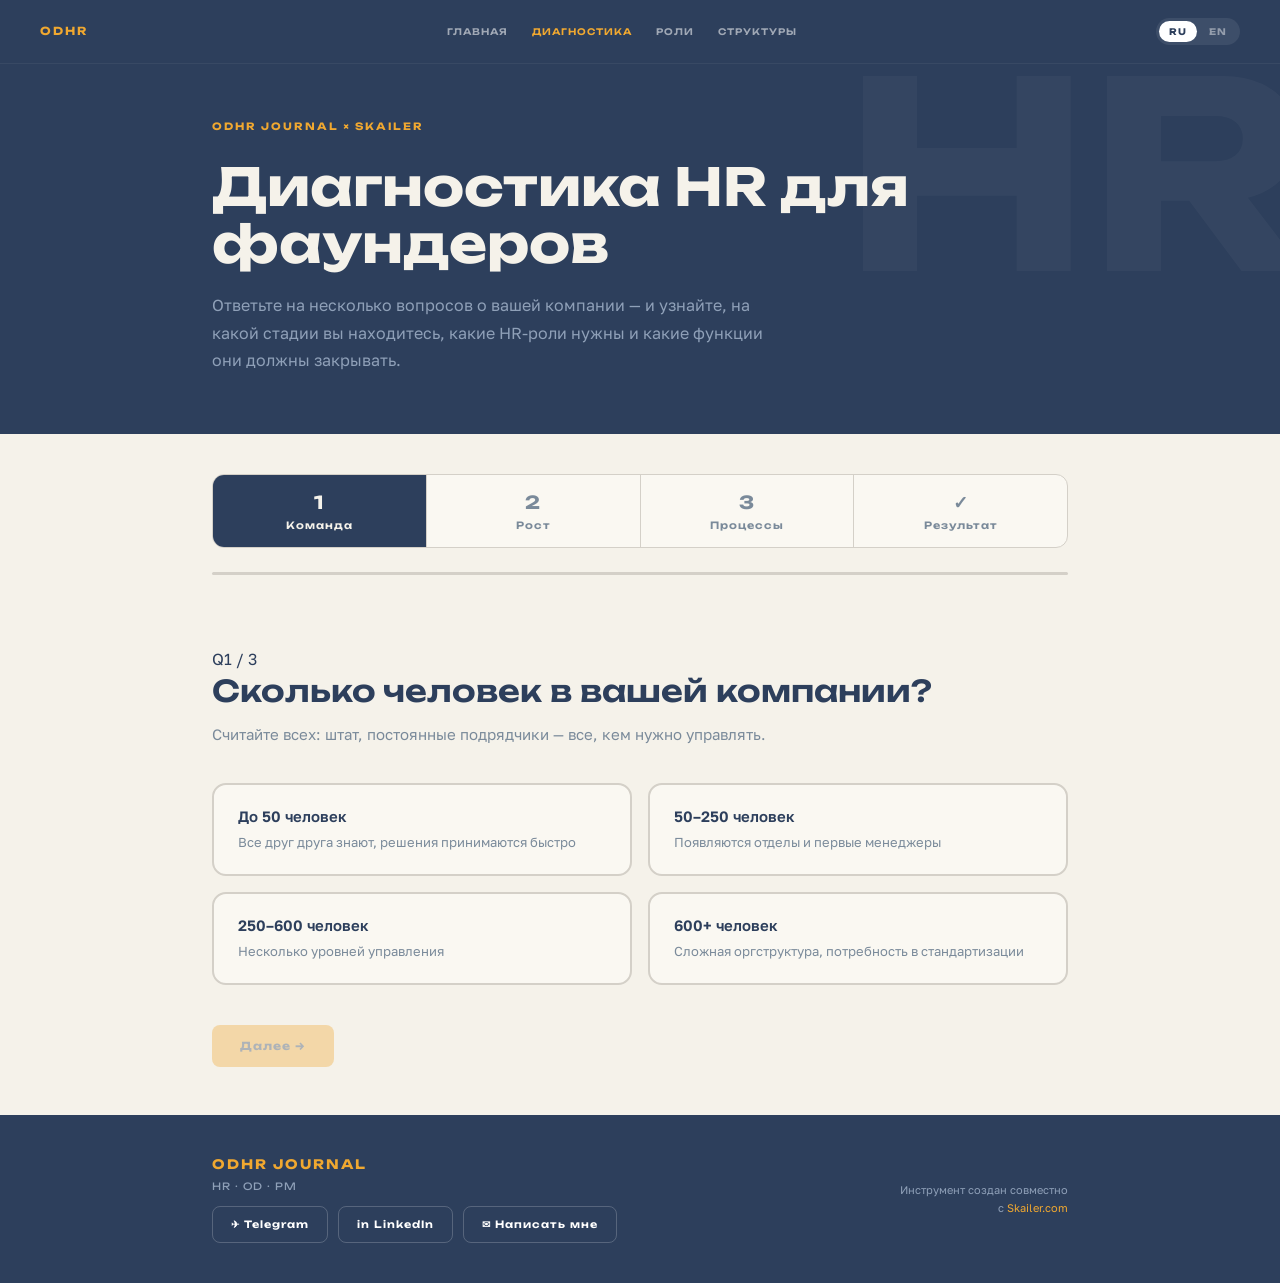
==== commit 3c30701f: "Update index.html" ====
--- a/index.html
+++ b/index.html
@@ -5,50 +5,19 @@
 <meta name="viewport" content="width=device-width, initial-scale=1.0">
 <title>HR Diagnostic for Founders | ODHR Journal</title>
 <link href="https://fonts.googleapis.com/css2?family=Unbounded:wght@300;400;600;700&family=Golos+Text:wght@400;500;600&display=swap" rel="stylesheet">
+<script src="https://cdn.counter.dev/script.js" data-id="e4048f0d-d2cf-4262-ad50-083091bde640" data-utcoffset="2"></script>
+<link rel="stylesheet" href="global.css">
 <style>
-  :root {
-    --ink: #2d3f5c; --paper: #f5f2ea; --cream: #faf8f2; --accent: #f0a830;
-    --accent2: #5a7a8a; --muted: #7a8a9a; --border: #d4d0c8;
-    --stage1: #f0a830; --stage2: #e07820; --stage3: #5a7a8a; --stage4: #2d3f5c;
-  }
-  * { box-sizing: border-box; margin: 0; padding: 0; }
-  body { font-family: 'Golos Text', sans-serif; background: var(--paper); color: var(--ink); min-height: 100vh; overflow-x: hidden; }
-  
-  /* ── APP VIEWS ── */
+  /* --- Уникальные стили index.html --- */
+  :root { --stage1: #f0a830; --stage2: #e07820; --stage3: #5a7a8a; --stage4: #2d3f5c; }
   #app-view { display: block; }
   #print-view { display: none; background: white; min-height: 100vh; padding: 40px 20px; }
-  @media print {
-    #app-view { display: none !important; }
-    #print-view { display: block !important; padding: 0 !important; }
-    .no-print { display: none !important; }
-    table { page-break-inside: auto; }
-    tr { page-break-inside: avoid; }
-  }
-
-  /* =========================================
-     ЕДИНАЯ НАВИГАЦИЯ
-     ========================================= */
-  .site-nav { background: var(--ink); padding: 0 40px; display: flex; justify-content: space-between; align-items: center; height: 64px; position: sticky; top: 0; z-index: 1000; border-bottom: 1px solid rgba(255,255,255,0.05); }
-  .nav-brand { font-family: 'Unbounded', sans-serif; font-size: 11px; font-weight: 700; letter-spacing: 2px; color: var(--accent); text-decoration: none; }
-  .nav-menu { display: flex; gap: 24px; align-items: center; }
-  .nav-link { font-family: 'Unbounded', sans-serif; font-size: 9px; font-weight: 600; letter-spacing: 1px; color: rgba(255,255,255,0.55); text-decoration: none; transition: color 0.2s; text-transform: uppercase; }
-  .nav-link:hover, .nav-link.active { color: white; }
-  .nav-link.active { color: var(--accent); }
-  .nav-actions { display: flex; align-items: center; gap: 16px; }
-  .lang-toggle { display: flex; gap: 2px; background: rgba(255,255,255,0.08); padding: 3px; border-radius: 20px; }
-  .lang-btn { background: transparent; border: none; color: rgba(255,255,255,0.45); font-family: 'Unbounded', sans-serif; font-size: 9px; font-weight: 700; cursor: pointer; padding: 5px 10px; border-radius: 14px; transition: all 0.2s; letter-spacing: 1px; }
-  .lang-btn.active { background: white; color: var(--ink); }
-  .menu-toggle { display: none; background: none; border: none; color: white; font-size: 20px; cursor: pointer; }
-
-  /* ── HERO ── */
+  @media print { #app-view { display: none !important; } #print-view { display: block !important; padding: 0 !important; } .no-print { display: none !important; } table { page-break-inside: auto; } tr { page-break-inside: avoid; } }
   .hero { background: var(--ink); color: var(--paper); padding: 48px 40px 60px; position: relative; overflow: hidden; }
   .hero::before { content: 'HR'; position: absolute; right: -30px; top: -20px; font-family: 'Unbounded', sans-serif; font-size: 260px; font-weight: 700; opacity: 0.035; line-height: 1; pointer-events: none; }
   .hero-tag { font-family: 'Unbounded', sans-serif; font-size: 10px; font-weight: 700; letter-spacing: 2px; text-transform: uppercase; color: var(--accent); margin-bottom: 24px; display: inline-block; }
   .hero h1 { font-family: 'Unbounded', sans-serif; font-size: clamp(28px, 5vw, 52px); font-weight: 700; line-height: 1.1; max-width: 700px; margin-bottom: 20px; position: relative; z-index: 10;}
   .hero p { font-size: 16px; color: #8fa0b8; max-width: 560px; line-height: 1.7; position: relative; z-index: 10;}
-  
-  /* ── CONTAINER & STEPS ── */
-  .container { max-width: 900px; margin: 0 auto; padding: 0 24px; }
   .steps-bar { display: flex; gap: 0; margin: 40px 0 0; border: 1.5px solid var(--border); border-radius: 12px; overflow: hidden; background: var(--cream); }
   .step-item { flex: 1; padding: 14px 16px; text-align: center; font-family: 'Unbounded', sans-serif; font-size: 10px; font-weight: 600; letter-spacing: 1px; color: var(--muted); border-right: 1.5px solid var(--border); transition: all 0.3s; position: relative; }
   .step-item:last-child { border-right: none; }
@@ -56,17 +25,12 @@
   .step-item.done { background: var(--accent2); color: white; cursor: pointer; }
   .step-item.done:hover { opacity: 0.82; }
   .step-num { display: block; font-size: 18px; font-weight: 700; margin-bottom: 2px; }
-
   .progress-bar-wrap { height: 3px; background: var(--border); border-radius: 2px; margin: 24px 0; }
   .progress-bar-fill { height: 100%; background: var(--ink); border-radius: 2px; transition: width 0.4s ease; }
-
-  /* ── SCREENS ── */
   .screen { display: none; padding: 48px 0; }
   .screen.active { display: block; }
-  .screen-label { font-family: 'Unbounded', sans-serif; font-size: 10px; letter-spacing: 3px; text-transform: uppercase; color: var(--muted); margin-bottom: 16px; }
   .question-title { font-family: 'Unbounded', sans-serif; font-size: clamp(20px, 3vw, 30px); font-weight: 600; line-height: 1.3; margin-bottom: 12px; }
   .question-sub { font-size: 15px; color: var(--muted); margin-bottom: 36px; line-height: 1.7; }
-
   .options-grid { display: grid; grid-template-columns: 1fr 1fr; gap: 16px; margin-bottom: 40px; }
   @media (max-width: 600px) { .options-grid { grid-template-columns: 1fr; } }
   .option-card { border: 2px solid var(--border); border-radius: 14px; padding: 22px 24px; cursor: pointer; transition: all 0.2s; background: var(--cream); position: relative; }
@@ -76,26 +40,13 @@
   .option-card.selected .option-desc { color: #b0a89a; }
   .option-title { font-size: 15px; font-weight: 600; margin-bottom: 6px; line-height: 1.3; }
   .option-desc { font-size: 13px; color: var(--muted); line-height: 1.5; }
-
-  /* ── BUTTONS ── */
   .btn-row { display: flex; gap: 12px; align-items: center; flex-wrap: wrap; }
-  .btn { font-family: 'Unbounded', sans-serif; font-size: 12px; font-weight: 600; letter-spacing: 1px; padding: 14px 32px; border-radius: 8px; border: none; cursor: pointer; transition: all 0.2s; display: inline-flex; align-items: center; justify-content: center; gap: 8px;}
-  .btn-primary { background: var(--ink); color: var(--paper); }
-  .btn-primary:hover { background: #3d5070; }
   .btn-primary:disabled { opacity: 0.35; cursor: not-allowed; }
-  .btn-ghost { background: transparent; color: var(--ink); border: 1.5px solid var(--border); }
-  .btn-ghost:hover { border-color: var(--ink); background: rgba(0,0,0,0.03); }
-  
   .btn-massive { font-size: 14px; padding: 18px 40px; border-radius: 12px; width: 100%; max-width: 400px; box-shadow: 0 8px 24px rgba(45,63,92,0.2); }
-
-  .divider { height: 1px; background: var(--border); margin: 8px 0 40px; }
-
-  /* ── RESULTS ── */
   #screen-result { padding-bottom: 80px; }
   .result-stage-badge { display: inline-flex; align-items: center; gap: 10px; padding: 8px 18px; border-radius: 50px; font-family: 'Unbounded', sans-serif; font-size: 11px; font-weight: 600; letter-spacing: 1px; margin-bottom: 24px; }
   .badge-dot { width: 10px; height: 10px; border-radius: 50%; }
   .result-hero-title { font-family: 'Unbounded', sans-serif; font-size: clamp(24px, 4vw, 42px); font-weight: 700; line-height: 1.15; margin-bottom: 16px; text-transform: uppercase;}
-  
   .stage-header { font-family: 'Unbounded', sans-serif; font-size: 13px; font-weight: 600; letter-spacing: 1px; margin-bottom: 20px; color: var(--muted); text-transform: uppercase; }
   .roles-grid { display: grid; grid-template-columns: repeat(auto-fill, minmax(260px, 1fr)); gap: 16px; margin-bottom: 48px; }
   .role-card { border-radius: 14px; padding: 24px; border: 1.5px solid var(--border); background: var(--cream); }
@@ -103,7 +54,6 @@
   .role-name { font-family: 'Unbounded', sans-serif; font-size: 13px; font-weight: 600; margin-bottom: 8px; }
   .role-desc { font-size: 13px; color: var(--muted); line-height: 1.6; margin-bottom: 14px; }
   .tag { font-size: 11px; padding: 4px 10px; border-radius: 20px; background: var(--border); color: var(--ink); font-weight: 500; display: inline-block; margin: 2px 4px 2px 0;}
-
   .func-section { margin-bottom: 48px; }
   .func-block { border: 1.5px solid var(--border); border-radius: 14px; overflow: hidden; margin-bottom: 16px; }
   .func-block-header { padding: 16px 24px; background: var(--ink); color: var(--paper); font-family: 'Unbounded', sans-serif; font-size: 12px; font-weight: 600; letter-spacing: 1px; display: flex; align-items: center; justify-content: space-between; cursor: pointer; user-select: none; }
@@ -116,29 +66,19 @@
   .func-row:nth-child(even) { background: #faf8f2; }
   .func-name { font-size: 13px; font-weight: 600; line-height: 1.4; }
   .func-details { font-size: 12px; color: var(--muted); line-height: 1.6; }
-  
   .signal-row { display: flex; gap: 12px; margin-top: 8px; flex-wrap: wrap; }
   .signal { font-size: 11px; padding: 4px 10px; border-radius: 6px; }
   .signal-ok { background: #d4edda; color: #3a5c44; }
   .signal-fail { background: #fde8e8; color: #a33; }
-
   .owner-row { display: flex; flex-wrap: wrap; gap: 6px; margin-top: 10px; align-items: center; }
   .owner-label { font-size: 10px; font-family: 'Unbounded', sans-serif; letter-spacing: 1px; color: var(--muted); text-transform: uppercase; margin-right: 2px; }
   .owner-chip { font-size: 11px; font-weight: 600; padding: 3px 10px; border-radius: 20px; border: 1.5px solid var(--ink); color: var(--ink); background: transparent; white-space: nowrap; }
-
-  .quote-block { border-left: 4px solid var(--accent); padding: 20px 28px; background: var(--cream); border-radius: 0 12px 12px 0; margin-bottom: 40px; }
-  .quote-block p { font-size: 15px; font-style: italic; }
-
   .restart-btn { display: inline-flex; align-items: center; gap: 8px; font-family: 'Unbounded', sans-serif; font-size: 11px; font-weight: 600; letter-spacing: 1px; color: var(--muted); background: transparent; border: none; cursor: pointer; text-decoration: underline; text-underline-offset: 4px; }
   .restart-btn:hover { color: var(--ink); }
-
-  /* colors */
   .s1 { background: var(--stage1); color: var(--ink); }
   .s2 { background: var(--stage2); color: white; }
   .s3 { background: var(--stage3); color: white; }
   .s4 { background: var(--stage4); color: white; }
-
-  /* gap alerts */
   .gap-alert { border-radius: 14px; padding: 24px 28px; margin-bottom: 40px; }
   .gap-alert.gap-ok   { background: #d4edda; border: 1.5px solid #5a7a8a; }
   .gap-alert.gap-warn { background: #fff3cd; border: 1.5px solid #c8a020; }
@@ -146,8 +86,6 @@
   .gap-alert.gap-matrix { background: #e8e8f8; border: 1.5px solid #2d3f5c; }
   .gap-alert-title { font-family: 'Unbounded', sans-serif; font-size: 12px; font-weight: 700; letter-spacing: 1px; margin-bottom: 8px; text-transform: uppercase; }
   .gap-alert p { font-size: 14px; line-height: 1.7; }
-
-  /* checklist */
   .checklist-wrap { margin-top: 48px; }
   .checklist-actions { display: flex; gap: 12px; margin-bottom: 28px; flex-wrap: wrap; align-items: center; }
   .checklist-section { margin-bottom: 32px; }
@@ -159,18 +97,6 @@
   .checklist-text strong { display: block; font-size: 13px; font-weight: 600; margin-bottom: 2px; }
   .checklist-text span { font-size: 12px; color: var(--muted); }
   .checklist-owner { font-size: 11px; font-weight: 600; padding: 3px 9px; border-radius: 20px; border: 1.5px solid var(--border); color: var(--muted); white-space: nowrap; flex-shrink: 0; align-self: start; margin-top: 2px; }
-
-  /* FOOTER */
-  .site-footer { background: var(--ink); color: white; padding: 40px; }
-  .footer-inner { display: flex; justify-content: space-between; align-items: center; flex-wrap: wrap; gap: 24px; }
-  .footer-brand { font-family: 'Unbounded', sans-serif; font-size: 13px; font-weight: 700; letter-spacing: 2px; color: var(--accent); }
-  .footer-brand span { display: block; font-size: 10px; font-weight: 400; color: #8fa0b8; margin-top: 4px; letter-spacing: 1px; }
-  .footer-links { display: flex; gap: 10px; flex-wrap: wrap; margin-top: 12px; }
-  .footer-link { display: inline-flex; align-items: center; gap: 8px; font-family: 'Unbounded', sans-serif; font-size: 10px; font-weight: 600; letter-spacing: 1px; color: white; text-decoration: none; padding: 10px 18px; border: 1.5px solid rgba(255,255,255,0.2); border-radius: 8px; transition: all 0.2s; }
-  .footer-link:hover { border-color: var(--accent); color: var(--accent); }
-  .footer-copy { font-size: 11px; color: #8fa0b8; text-align: right; line-height: 1.7; }
-
-  /* ── PRINT VIEW STYLES ── */
   .pv-header { display: flex; justify-content: space-between; align-items: flex-start; margin-bottom: 32px; padding-bottom: 20px; border-bottom: 3px solid #2d3f5c; }
   .pv-title { font-family: 'Unbounded', sans-serif; font-size: 22px; font-weight: 700; line-height: 1.2; }
   .pv-meta { font-size: 12px; color: #7a8a9a; margin-top: 6px; }
@@ -181,22 +107,12 @@
   .pv-table td { padding: 10px 12px; border-bottom: 1px solid #d4d0c8; font-size: 12px; }
   .pv-section { font-family: 'Unbounded', sans-serif; font-size: 10px; font-weight: 700; letter-spacing: 2px; text-transform: uppercase; padding: 12px; background: #faf8f2; color: #7a8a9a; border-bottom: 2px solid #d4d0c8; }
   .print-controls { background: #faf8f2; padding: 24px; border-radius: 12px; display: flex; flex-direction: column; align-items: center; gap: 16px; margin-bottom: 40px; border: 1px dashed #d4d0c8; }
-
-  /* ── RESPONSIVE ── */
-  @media (max-width: 768px) {
-    .site-nav { padding: 0 20px; }
-    .menu-toggle { display: block; }
-    .nav-menu { display: none; position: absolute; top: 64px; left: 0; width: 100%; background: var(--ink); flex-direction: column; padding: 20px 0; border-bottom: 1px solid rgba(255,255,255,0.1); box-shadow: 0 8px 24px rgba(0,0,0,0.2); }
-    .nav-menu.open { display: flex; }
-    .hero { padding: 36px 20px 48px; }
-  }
+  @media (max-width: 768px) { .hero { padding: 36px 20px 48px; } }
 </style>
-<script src="https://cdn.counter.dev/script.js" data-id="e4048f0d-d2cf-4262-ad50-083091bde640" data-utcoffset="2"></script>
 </head>
 <body>
 
 <div id="app-view">
-  
   <nav class="site-nav">
     <a href="home.html" class="nav-brand">ODHR</a>
     <div class="nav-menu" id="nav-menu">
@@ -207,8 +123,8 @@
     </div>
     <div class="nav-actions">
       <div class="lang-toggle">
-        <button class="lang-btn active" onclick="setLang('ru')" id="btn-lang-ru">RU</button>
-        <button class="lang-btn" onclick="setLang('en')" id="btn-lang-en">EN</button>
+        <button class="lang-btn active" onclick="changePageLang('ru')" id="btn-lang-ru">RU</button>
+        <button class="lang-btn" onclick="changePageLang('en')" id="btn-lang-en">EN</button>
       </div>
       <button class="menu-toggle" id="mobile-menu-btn">☰</button>
     </div>
@@ -225,7 +141,7 @@
   <div class="container">
     <div class="steps-bar" id="stepsBar">
       <div class="step-item active" id="step1" onclick="goToStep(1)"><span class="step-num">1</span><span id="i18n-s1">Команда</span></div>
-      <div class="step-item" id="step2" onclick="goToStep(2)"><span class="step-num">2</span><span id="i18n-s2">Продукт</span></div>
+      <div class="step-item" id="step2" onclick="goToStep(2)"><span class="step-num">2</span><span id="i18n-s2">Рост</span></div>
       <div class="step-item" id="step3" onclick="goToStep(3)"><span class="step-num">3</span><span id="i18n-s3">Процессы</span></div>
       <div class="step-item" id="step4"><span class="step-num">✓</span><span id="i18n-s4">Результат</span></div>
     </div>
@@ -235,735 +151,167 @@
     <div class="screen" id="screen-result"></div>
   </div>
 
-<footer class="site-footer">
-  <div class="container">
-    <div class="footer-inner">
-      <div>
-        <div class="footer-brand">ODHR JOURNAL<span>HR · OD · PM</span></div>
-        <div class="footer-links">
-          <a class="footer-link" href="https://t.me/ODHRAMA" target="_blank">✈ Telegram</a>
-          <a class="footer-link" href="https://www.linkedin.com/in/ogrebenyuk" target="_blank">in LinkedIn</a>
-          <a class="footer-link" href="#" data-contact-trigger id="footer-contact">✉ Написать мне</a>
+  <footer class="site-footer">
+    <div class="container">
+      <div class="footer-inner">
+        <div>
+          <div class="footer-brand">ODHR JOURNAL<span>HR · OD · PM</span></div>
+          <div class="footer-links">
+            <a class="footer-link" href="https://t.me/ODHRAMA" target="_blank">✈ Telegram</a>
+            <a class="footer-link" href="https://www.linkedin.com/in/ogrebenyuk" target="_blank">in LinkedIn</a>
+            <a class="footer-link" href="#" data-contact-trigger id="footer-contact">✉ Написать мне</a>
+          </div>
         </div>
+        <div class="footer-copy" id="f-copy">Tools created together with<br><a href="https://skailer.com" target="_blank" style="color:var(--accent);text-decoration:none;">Skailer.com</a></div>
       </div>
-      <div class="footer-copy" id="f-copy">Tools created together with<br><a href="https://skailer.com" target="_blank" style="color:var(--accent);text-decoration:none;">Skailer.com</a></div>
-    </div>
-  </div>
-</footer>
-      
+    </div>
+  </footer>
+</div>
 
 <div id="print-view">
   <div class="container">
     <div class="print-controls no-print">
-      <button class="btn btn-primary btn-massive" onclick="window.print()">🖨 <span id="i18n-print-btn1">Сохранить как PDF / Печать</span></button>
-      <button class="btn btn-ghost" onclick="closePrintView()">← <span id="i18n-print-back">Вернуться к результатам</span></button>
+      <button class="btn-primary btn-massive" onclick="window.print()">🖨 <span id="i18n-print-btn1">Сохранить как PDF / Печать</span></button>
+      <button class="btn-ghost" onclick="closePrintView()">← <span id="i18n-print-back">Вернуться к результатам</span></button>
     </div>
     <div id="print-content"></div>
   </div>
 </div>
 
+<script src="main.js"></script>
+<script src="contact-form.js"></script>
 <script>
-  let currentLang = 'ru';
   const answers = {};
   const scoreMap = { '1': 1, '2': 2, '3': 3, '4': 4 };
   const stageKeys = ['startup', 'growth', 'scale', 'mature'];
-
   const allRolesMap = {
-    'recruiter': { icon: '🎯' }, 'hrgeneralist': { icon: '🔧' }, 'tateam': { icon: '🎯' },
-    'hrbp': { icon: '🤝' }, 'hrops': { icon: '⚙️' }, 'talead': { icon: '🎯' },
-    'analyst': { icon: '📊' }, 'ld': { icon: '🎓' }, 'tadir': { icon: '🎯' },
-    'analytics': { icon: '📊' }, 'lddir': { icon: '🎓' }, 'comms': { icon: '💬' }
+    'recruiter': { icon: '🎯' }, 'hrgeneralist': { icon: '🔧' }, 'tateam': { icon: '🎯' }, 'hrbp': { icon: '🤝' }, 'hrops': { icon: '⚙️' }, 'talead': { icon: '🎯' }, 'analyst': { icon: '📊' }, 'ld': { icon: '🎓' }, 'tadir': { icon: '🎯' }, 'analytics': { icon: '📊' }, 'lddir': { icon: '🎓' }, 'comms': { icon: '💬' }
   };
 
   const locales = {
     ru: {
       ui: {
         navHome: "Главная", navDiag: "Диагностика", navGuide: "Роли", navStr: "Структуры",
-        heroTitle: "Диагностика HR для фаундеров",
-        heroSub: "Ответьте на несколько вопросов о вашей компании — и узнайте, на какой стадии вы находитесь, какие HR-роли нужны и какие функции они должны закрывать.",
-        s1: "Команда", s2: "Рост", s3: "Процессы", s4: "Результат",
-        btnNext: "Далее →", btnBack: "← Назад", btnResult: "Показать результат →",
-        q1Title: "Сколько человек в вашей компании?", q1Sub: "Считайте всех: штат, постоянные подрядчики — все, кем нужно управлять.",
-        q2Title: "С какой скоростью растёт ваша компания?", q2Sub: "Темп роста показывает, насколько срочно нужно выстраивать HR.",
-        q3Title: "Как сейчас устроена работа с людьми?", q3Sub: "Выберите вариант, который честно отражает текущую реальность.",
-        q1: [
-          {t: "До 50 человек", d: "Все друг друга знают, решения принимаются быстро и неформально"},
-          {t: "50–250 человек", d: "Появляются отделы и первые менеджеры, не все знакомы лично"},
-          {t: "250–600 человек", d: "Несколько уровней управления, разные команды живут по-разному"},
-          {t: "600+ человек", d: "Сложная оргструктура, высокая потребность в стандартизации"}
-        ],
-        q2: [
-          {t: "Стабильно", d: "Команда почти не меняется, найм редкий и точечный"},
-          {t: "Умеренно", d: "План роста до 20% в год, без резких скачков"},
-          {t: "Быстро", d: "Активный найм, команда растёт х2 за год"},
-          {t: "Взрывно", d: "Гиперрост, сложно планировать наперёд"}
-        ],
-        q3: [
-          {t: "В головах и чатах", d: "Найм и онбординг зависят от конкретного человека"},
-          {t: "Базово на людях", d: "Процессы есть, но стандарты не всегда соблюдаются"},
-          {t: "Описано и работает", d: "ATS, регулярный фидбек, инструменты настроены"},
-          {t: "Единая система", d: "Data-driven HR, всё связано единой логикой"}
-        ],
+        heroTitle: "Диагностика HR для фаундеров", heroSub: "Ответьте на несколько вопросов о вашей компании — и узнайте, на какой стадии вы находитесь, какие HR-роли нужны и какие функции они должны закрывать.",
+        s1: "Команда", s2: "Рост", s3: "Процессы", s4: "Результат", btnNext: "Далее →", btnBack: "← Назад", btnResult: "Показать результат →",
+        q1Title: "Сколько человек в вашей компании?", q1Sub: "Считайте всех: штат, постоянные подрядчики — все, кем нужно управлять.", q2Title: "С какой скоростью растёт ваша компания?", q2Sub: "Темп роста показывает, насколько срочно нужно выстраивать HR.", q3Title: "Как сейчас устроена работа с людьми?", q3Sub: "Выберите вариант, который честно отражает текущую реальность.",
+        q1: [{t: "До 50 человек", d: "Все друг друга знают, решения принимаются быстро"},{t: "50–250 человек", d: "Появляются отделы и первые менеджеры"},{t: "250–600 человек", d: "Несколько уровней управления"},{t: "600+ человек", d: "Сложная оргструктура, потребность в стандартизации"}],
+        q2: [{t: "Стабильно", d: "Команда почти не меняется"},{t: "Умеренно", d: "План роста до 20% в год"},{t: "Быстро", d: "Активный найм, команда растёт х2 за год"},{t: "Взрывно", d: "Гиперрост, сложно планировать наперёд"}],
+        q3: [{t: "В головах и чатах", d: "Найм и онбординг зависят от конкретного человека"},{t: "Базово на людях", d: "Процессы есть, но стандарты не всегда соблюдаются"},{t: "Описано и работает", d: "ATS, регулярный фидбек, инструменты настроены"},{t: "Единая система", d: "Data-driven HR, всё связано единой логикой"}],
         statusOk: "В НОРМЕ", statusWarn: "НЕМНОГО ОТСТАЁТ", statusRed: "КРИТИЧЕСКОЕ ОТСТАВАНИЕ",
-        txtOk: "HR-система соответствует темпам бизнеса. Фокус на поддержку качества.",
-        txtWarn: "Бизнес растет быстрее порядка. Пора выстраивать системные HR-процессы, иначе рост замедлится.",
-        txtRed: "Бизнес несется вперед, а процессы держатся 'на честном слове'. Риск выгорания и хаоса.",
-        matrixAlertTitle: "АРХИТЕКТУРА КОМАНДЫ",
-        matrixAlert: "Ваш размер пока не требует найма узких специалистов. Ниже базовый набор ролей, но их задача — выстроить процессы <b>на уровень выше</b>, чтобы выдержать рост.",
-        matrixNote: "* Узкие роли отмечены звездочкой — временно их функционал закрывают универсалы.",
-        lblSize: "Текущий размер:", lblTarget: "Целевая стадия:",
-        hdrRoles: "Базовые роли для вашей команды", hdrFuncs: "Целевые функции",
-        tipFuncs: "Нажмите на блок, чтобы развернуть — с описанием, сигналами и владельцем.",
-        tipBalance: "В компании разные части могут быть на разных стадиях. Ищите баланс.",
-        btnShare: "↗ Поделиться результатом", btnRestart: "← Пройти заново",
-        hdrChecklist: "Чек-лист: рабочий план внедрения",
-        tipChecklist: "Отмечайте то, что уже есть — остальное и есть ваш план.",
-        btnPrint: "↓ Открыть для печати / PDF", btnCheckAll: "Отметить всё", btnUncheck: "Сбросить",
-        lblRole: "Роль", lblArea: "Область", lblDoD: "DoD", lblOwner: "Кто отвечает",
-        printHeader: "Рабочий план внедрения HR", printCredit: "Сгенерировано: ODHR Journal × Skailer",
-        fContact:'✉ Написать мне',
-        footerCredit: "Диагностика создана совместно<br>с <a href='https://skailer.com' style='color:var(--accent);text-decoration:none;'>Skailer.com</a>"
+        txtOk: "HR-система соответствует темпам бизнеса. Фокус на поддержку качества.", txtWarn: "Бизнес растет быстрее порядка. Пора выстраивать системные HR-процессы.", txtRed: "Бизнес несется вперед, а процессы держатся 'на честном слове'. Риск выгорания и хаоса.",
+        matrixAlertTitle: "АРХИТЕКТУРА КОМАНДЫ", matrixAlert: "Ваш размер пока не требует найма узких специалистов. Ниже базовый набор ролей, но их задача — выстроить процессы <b>на уровень выше</b>, чтобы выдержать рост.", matrixNote: "* Узкие роли отмечены звездочкой — временно их функционал закрывают универсалы.",
+        lblSize: "Текущий размер:", lblTarget: "Целевая стадия:", hdrRoles: "Базовые роли", hdrFuncs: "Целевые функции", tipFuncs: "Нажмите на блок, чтобы развернуть.", tipBalance: "Ищите баланс между структурой и гибкостью.", btnShare: "↗ Поделиться результатом", btnRestart: "← Пройти заново",
+        hdrChecklist: "Чек-лист: план внедрения", tipChecklist: "Отмечайте то, что уже есть — остальное и есть ваш план.", btnPrint: "↓ Открыть для печати / PDF", btnCheckAll: "Отметить всё", btnUncheck: "Сбросить",
+        lblRole: "Роль", lblArea: "Область", lblDoD: "DoD", lblOwner: "Кто отвечает", printHeader: "План внедрения HR", printCredit: "Сгенерировано: ODHR Journal × Skailer", fContact:'✉ Написать мне', footerCredit: "Инструмент создан совместно<br>с <a href='https://skailer.com' style='color:var(--accent);text-decoration:none;'>Skailer.com</a>"
       },
-      roles: {
-        'recruiter': 'Рекрутер', 'hrgeneralist': 'HR-Generalist', 'tateam': 'Команда рекрутеров',
-        'hrbp': 'HRBP', 'hrops': 'HR Operations', 'talead': 'TA Lead', 'analyst': 'HR Analyst',
-        'ld': 'L&D Manager', 'tadir': 'TA Director', 'analytics': 'People Analytics',
-        'lddir': 'L&D Director', 'comms': 'Internal Comms'
-      },
+      roles: { 'recruiter': 'Рекрутер', 'hrgeneralist': 'HR-Generalist', 'tateam': 'Команда рекрутеров', 'hrbp': 'HRBP', 'hrops': 'HR Operations', 'talead': 'TA Lead', 'analyst': 'HR Analyst', 'ld': 'L&D Manager', 'tadir': 'TA Director', 'analytics': 'People Analytics', 'lddir': 'L&D Director', 'comms': 'Internal Comms' },
       stages: {
-        startup: {
-          label: 'Стартап / Старт', size: 'До 50 чел.',
-          quote: 'Важно привлекать специалистов, способных работать в условиях неопределённости.',
-          roles: {
-            'recruiter': { d: 'Закрывает найм, выстраивает воронку и первичную оценку.', tags: ['Найм', 'Sourcing'] },
-            'hrgeneralist': { d: 'Отвечает за онбординг, базовые HR-процессы и коммуникацию.', tags: ['Онбординг', 'HR-ops'] }
-          },
-          functions: [
-            { a: 'Talent Acquisition', i: [
-              { n: 'Структурированный найм', d: 'Зафиксированные этапы и критерии', ok: 'Найм не зависит от менеджера', fail: 'Каждое интервью — по-разному', o: ['recruiter'] },
-              { n: 'Централизованный ATS', d: 'Все кандидаты в одном месте', ok: 'Воронку видно всегда', fail: 'Кандидаты в чатах', o: ['recruiter'] }
-            ]},
-            { a: 'HR Operations', i: [
-              { n: 'Онбординг', d: 'Понятный процесс входа', ok: 'Быстрый старт', fail: 'Онбординг случайный', o: ['hrgeneralist'] },
-              { n: 'Базовые HR-данные', d: 'Единый реестр (headcount, статусы)', ok: 'Цифры собираются быстро', fail: 'Данные в 5 таблицах', o: ['hrgeneralist'] }
-            ]}
-          ]
-        },
-        growth: {
-          label: 'Рост', size: '50–250 чел.',
-          quote: 'Нужен баланс гибкости и порядка. Онбординг ложится на плечи менеджеров.',
-          roles: {
-            'tateam': { d: 'Отвечает за воронку найма. Одному не справиться.', tags: ['Найм', 'ATS'] },
-            'hrbp': { d: 'Поддерживает команды, помогает менеджерам.', tags: ['HRBP', 'Performance'] },
-            'hrops': { d: 'Операционная поддержка: данные, документы.', tags: ['HRIS', 'Отчёты'] }
-          },
-          functions: [
-            { a: 'Talent Acquisition', i: [
-              { n: 'Hiring plan с бизнесом', d: 'План найма согласован', ok: 'Понятны приоритеты', fail: 'Вакансии хаотичны', o: ['tateam', 'hrbp'] },
-              { n: 'Candidate experience', d: 'Своевременный фидбек кандидатам', ok: 'Нет "гостинга"', fail: 'Люди пропадают без ответа', o: ['tateam'] }
-            ]},
-            { a: 'HR Business Partnership', i: [
-              { n: 'Синки с бизнесом', d: 'Регулярные 1:1 с лидами', ok: 'HR знает проблемы заранее', fail: 'Подключение только в кризис', o: ['hrbp'] },
-              { n: 'Базовый performance', d: 'Процесс фидбека и оценки', ok: 'Люди понимают свой уровень', fail: 'Фидбек только при увольнении', o: ['hrbp'] }
-            ]},
-            { a: 'Компенсации', i: [
-              { n: 'Зарплатные вилки', d: 'Диапазоны по ролям', ok: 'Справедливость выплат', fail: 'Зарплаты без системы', o: ['hrbp', 'hrops'] }
-            ]}
-          ]
-        },
-        scale: {
-          label: 'Масштабирование', size: '250–600 чел.',
-          quote: 'HR становится стратегической функцией. Появляются треки развития.',
-          roles: {
-            'talead': { d: 'Управляет воронкой, строит pipeline.', tags: ['Стратегия найма'] },
-            'hrbp': { d: 'Стратегический партнёр для юнита.', tags: ['Партнёрство', 'OrgHealth'] },
-            'hrops': { d: 'Управляет HRIS, автоматизирует процессы.', tags: ['Автоматизация'] },
-            'analyst': { d: 'Строит дашборды, анализирует метрики.', tags: ['Аналитика'] },
-            'ld': { d: 'Развивает компетенции, строит IDP.', tags: ['Обучение'] }
-          },
-          functions: [
-            { a: 'HR Analytics', i: [
-              { n: 'Единый источник правды', d: 'HRIS + ATS связаны', ok: 'Нет дублей данных', fail: 'Разные источники, рутина', o: ['hrops', 'analyst'] },
-              { n: 'Дашборды', d: 'Self-service для лидов', ok: 'Менеджеры смотрят сами', fail: 'Запросы идут через HR', o: ['analyst'] }
-            ]},
-            { a: 'L&D', i: [
-              { n: 'Модели компетенций', d: 'Роли описаны через навыки', ok: 'Понятен уровень Senior', fail: 'Субъективная оценка', o: ['ld', 'hrbp'] },
-              { n: 'Система IDP', d: 'Планы развития сотрудников', ok: 'IDP работают', fail: 'IDP формальны', o: ['ld'] }
-            ]},
-            { a: 'Grading', i: [
-              { n: 'Job architecture', d: 'Система ролей и уровней', ok: 'Справедливые грейды', fail: 'Департаменты сами по себе', o: ['hrbp', 'hrops'] }
-            ]}
-          ]
-        },
-        mature: {
-          label: 'Зрелость', size: '600+ чел.',
-          quote: 'Фокус на удержании талантов, data-driven решениях и культуре.',
-          roles: {
-            'tadir': { d: 'Управление воронкой, employer brand.', tags: ['Стратегия'] },
-            'hrbp': { d: 'Встроен в юнит, отвечает за P&L.', tags: ['Succession'] },
-            'hrops': { d: 'Self-service, compliance, процессы.', tags: ['Платформа'] },
-            'analytics': { d: 'Early warning системы.', tags: ['Предиктивка'] },
-            'lddir': { d: 'Talent management, ROI обучения.', tags: ['Leadership'] },
-            'comms': { d: 'Культурное выравнивание, EX.', tags: ['EX'] }
-          },
-          functions: [
-            { a: 'Predictive Analytics', i: [
-              { n: 'Предиктивка', d: 'Прогноз рисков: текучка', ok: 'Early warning', fail: 'Реакция постфактум', o: ['analytics'] },
-              { n: 'Business impact', d: 'Связь HR-метрик с revenue', ok: 'HR влияет на бизнес', fail: 'HR только "про людей"', o: ['analytics', 'hrbp'] }
-            ]},
-            { a: 'Talent Management', i: [
-              { n: 'Succession planning', d: 'Замены на ключевые роли', ok: 'Talent pool готов', fail: 'Аврал при уходе', o: ['hrbp', 'lddir'] }
-            ]},
-            { a: 'Workforce Planning', i: [
-              { n: 'Стратегический найм', d: 'Найм встроен в стратегию', ok: 'HR часть бизнес-плана', fail: 'Найм изолирован', o: ['tadir', 'hrbp'] }
-            ]}
-          ]
-        }
+        startup: { label: 'Стартап / Старт', size: 'До 50 чел.', color: 's1', roles: { 'recruiter': { d: 'Закрывает найм, выстраивает воронку.', tags: ['Найм'] }, 'hrgeneralist': { d: 'Отвечает за онбординг, HR-процессы.', tags: ['Онбординг'] } }, functions: [ { a: 'Talent Acquisition', i: [ { n: 'Структурированный найм', d: 'Зафиксированные этапы и критерии', ok: 'Найм не зависит от менеджера', fail: 'Каждое интервью — по-разному', o: ['recruiter'] } ] } ] },
+        growth: { label: 'Рост', size: '50–250 чел.', color: 's2', roles: { 'tateam': { d: 'Отвечает за воронку найма.', tags: ['ATS'] }, 'hrbp': { d: 'Поддерживает команды.', tags: ['Performance'] }, 'hrops': { d: 'Операционная поддержка.', tags: ['HRIS'] } }, functions: [ { a: 'HR Business Partnership', i: [ { n: 'Синки с бизнесом', d: 'Регулярные 1:1 с лидами', ok: 'HR знает проблемы заранее', fail: 'Подключение только в кризис', o: ['hrbp'] } ] } ] },
+        scale: { label: 'Масштабирование', size: '250–600 чел.', color: 's3', roles: { 'talead': { d: 'Управляет воронкой, строит pipeline.', tags: ['Стратегия'] }, 'hrbp': { d: 'Стратегический партнёр для юнита.', tags: ['Партнёрство'] }, 'hrops': { d: 'Управляет HRIS, автоматизирует.', tags: ['Автоматизация'] }, 'analyst': { d: 'Строит дашборды, метрики.', tags: ['Аналитика'] }, 'ld': { d: 'Развивает компетенции.', tags: ['Обучение'] } }, functions: [ { a: 'HR Analytics', i: [ { n: 'Единый источник правды', d: 'HRIS + ATS связаны', ok: 'Нет дублей', fail: 'Разные источники', o: ['hrops', 'analyst'] } ] } ] },
+        mature: { label: 'Зрелость', size: '600+ чел.', color: 's4', roles: { 'tadir': { d: 'Управление воронкой, employer brand.', tags: ['Стратегия'] }, 'hrbp': { d: 'Встроен в юнит, отвечает за P&L.', tags: ['Succession'] }, 'hrops': { d: 'Self-service, compliance, процессы.', tags: ['Платформа'] }, 'analytics': { d: 'Early warning системы.', tags: ['Предиктивка'] }, 'lddir': { d: 'Talent management.', tags: ['Leadership'] }, 'comms': { d: 'Культурное выравнивание.', tags: ['EX'] } }, functions: [ { a: 'Predictive Analytics', i: [ { n: 'Предиктивка', d: 'Прогноз рисков: текучка', ok: 'Early warning', fail: 'Реакция постфактум', o: ['analytics'] } ] } ] }
       }
     },
     en: {
       ui: {
         navHome: "Home", navDiag: "Diagnostic", navGuide: "Roles", navStr: "Structures",
-        heroTitle: "HR Diagnostic for Founders",
-        heroSub: "Answer a few questions about your company to discover your current maturity stage, required HR roles, and the target operating model you need to build.",
-        s1: "Team", s2: "Growth", s3: "Ops", s4: "Result",
-        btnNext: "Next →", btnBack: "← Back", btnResult: "Show Results →",
-        q1Title: "What is your current headcount?", q1Sub: "Include staff and permanent contractors — everyone you manage.",
-        q2Title: "What is your company's growth rate?", q2Sub: "Growth pace dictates the urgency of building HR infrastructure.",
-        q3Title: "How are people ops currently managed?", q3Sub: "Select the option that reflects reality, not the ideal state.",
-        q1: [
-          {t: "Up to 50 people", d: "Everyone knows each other, decisions are fast and informal."},
-          {t: "50–250 people", d: "Departments and first management layers appear."},
-          {t: "250–600 people", d: "Multiple layers, different teams operate with different rules."},
-          {t: "600+ people", d: "Complex org structure, high need for standardization."}
-        ],
-        q2: [
-          {t: "Stable", d: "Team rarely changes, point-based hiring."},
-          {t: "Moderate", d: "Up to 20% YoY, regular planned hiring."},
-          {t: "Fast", d: "Active hiring, growing 2x YoY."},
-          {t: "Hypergrowth", d: "Explosive or unpredictable scaling."}
-        ],
-        q3: [
-          {t: "In heads and chats", d: "Hiring and onboarding are ad-hoc, owner-dependent."},
-          {t: "People-driven basics", d: "Processes exist but standards fluctuate."},
-          {t: "Documented & working", d: "ATS, regular feedback, tools are set up."},
-          {t: "Unified ecosystem", d: "Data-driven decisions, integrated systems."}
-        ],
+        heroTitle: "HR Diagnostic for Founders", heroSub: "Answer a few questions about your company to discover your current maturity stage, required HR roles, and the target operating model you need to build.",
+        s1: "Team", s2: "Growth", s3: "Ops", s4: "Result", btnNext: "Next →", btnBack: "← Back", btnResult: "Show Results →",
+        q1Title: "What is your current headcount?", q1Sub: "Include staff and permanent contractors — everyone you manage.", q2Title: "What is your company's growth rate?", q2Sub: "Growth pace dictates the urgency of building HR infrastructure.", q3Title: "How are people ops currently managed?", q3Sub: "Select the option that reflects reality, not the ideal state.",
+        q1: [{t: "Up to 50 people", d: "Everyone knows each other, decisions are fast"},{t: "50–250 people", d: "Departments and first management layers appear"},{t: "250–600 people", d: "Multiple layers, complex processes"},{t: "600+ people", d: "Complex org structure, high need for standardization"}],
+        q2: [{t: "Stable", d: "Team rarely changes"},{t: "Moderate", d: "Up to 20% YoY"},{t: "Fast", d: "Growing 2x YoY"},{t: "Hypergrowth", d: "Explosive or unpredictable scaling"}],
+        q3: [{t: "In heads and chats", d: "Hiring and onboarding are ad-hoc"},{t: "People-driven basics", d: "Processes exist but standards fluctuate"},{t: "Documented & working", d: "ATS, regular feedback, tools are set up"},{t: "Unified ecosystem", d: "Data-driven decisions, integrated systems"}],
         statusOk: "ON TRACK", statusWarn: "SLIGHTLY BEHIND", statusRed: "CRITICAL GAP",
-        txtOk: "Your HR architecture matches your business pace. Focus on quality and depth.",
-        txtWarn: "Business is outpacing infrastructure. Time to implement systemic HR roles to sustain growth.",
-        txtRed: "Business is sprinting while ops rely on 'duct tape'. High risk of chaos and burnout.",
-        matrixAlertTitle: "TEAM ARCHITECTURE",
-        matrixAlert: "Your current size doesn't require a 'zoo' of niche directors yet. Below is your baseline team, but their goal is to build processes <b>one level up</b> to sustain your growth pace.",
-        matrixNote: "* Niche roles marked with an asterisk should temporarily be covered by your generalists.",
-        lblSize: "Current Size:", lblTarget: "Target Stage:",
-        hdrRoles: "Baseline roles for your team", hdrFuncs: "Target operating model",
-        tipFuncs: "Click to expand for details, Definition of Done, and ownership.",
-        tipBalance: "Different departments might be at different stages. Seek a balance between structure and agility.",
-        btnShare: "↗ Share Result", btnRestart: "← Retake",
-        hdrChecklist: "Implementation Checklist",
-        tipChecklist: "Check off what you already have — the rest is your action plan.",
-        btnPrint: "↓ Print / Save as PDF", btnCheckAll: "Check All", btnUncheck: "Clear",
-        lblRole: "Role", lblArea: "Domain", lblDoD: "DoD", lblOwner: "Owner",
-        fContact:'✉ Get in touch',
-        printHeader: "HR Implementation Plan", printCredit: "Generated via ODHR Journal × Skailer",
-        footerCredit: "Diagnostic framework by<br><a href='https://skailer.com' style='color:var(--accent);text-decoration:none;'>Skailer.com</a>"
+        txtOk: "Your HR architecture matches your business pace. Focus on quality and depth.", txtWarn: "Business is outpacing infrastructure. Time to implement systemic HR roles to sustain growth.", txtRed: "Business is sprinting while ops rely on 'duct tape'. High risk of chaos and burnout.",
+        matrixAlertTitle: "TEAM ARCHITECTURE", matrixAlert: "Your current size doesn't require niche directors yet. Below is your baseline team, but their goal is to build processes <b>one level up</b> to sustain your growth pace.", matrixNote: "* Niche roles marked with an asterisk should temporarily be covered by your generalists.",
+        lblSize: "Current Size:", lblTarget: "Target Stage:", hdrRoles: "Baseline roles", hdrFuncs: "Target operating model", tipFuncs: "Click to expand for details.", tipBalance: "Seek a balance between structure and agility.", btnShare: "↗ Share Result", btnRestart: "← Retake",
+        hdrChecklist: "Implementation Checklist", tipChecklist: "Check off what you already have — the rest is your action plan.", btnPrint: "↓ Print / Save as PDF", btnCheckAll: "Check All", btnUncheck: "Clear",
+        lblRole: "Role", lblArea: "Domain", lblDoD: "DoD", lblOwner: "Owner", printHeader: "HR Implementation Plan", printCredit: "Generated via ODHR Journal × Skailer", fContact:'✉ Get in touch', footerCredit: "Diagnostic framework by<br><a href='https://skailer.com' style='color:var(--accent);text-decoration:none;'>Skailer.com</a>"
       },
-      roles: {
-        'recruiter': 'Recruiter', 'hrgeneralist': 'HR Generalist', 'tateam': 'TA Team',
-        'hrbp': 'HRBP', 'hrops': 'HR Operations', 'talead': 'TA Lead', 'analyst': 'HR Analyst',
-        'ld': 'L&D Manager', 'tadir': 'TA Director', 'analytics': 'People Analytics',
-        'lddir': 'L&D Director', 'comms': 'Internal Comms'
-      },
+      roles: { 'recruiter': 'Recruiter', 'hrgeneralist': 'HR Generalist', 'tateam': 'TA Team', 'hrbp': 'HRBP', 'hrops': 'HR Operations', 'talead': 'TA Lead', 'analyst': 'HR Analyst', 'ld': 'L&D Manager', 'tadir': 'TA Director', 'analytics': 'People Analytics', 'lddir': 'L&D Director', 'comms': 'Internal Comms' },
       stages: {
-        startup: {
-          label: 'Startup / Baseline', size: 'Up to 50',
-          quote: 'Crucial to attract agile talent. Founders drive hiring or bring in a solo recruiter.',
-          roles: {
-            'recruiter': { d: 'Manages full-cycle hiring and candidate assessment.', tags: ['Hiring', 'Sourcing'] },
-            'hrgeneralist': { d: 'Handles onboarding, basic HR ops, and team comms.', tags: ['Onboarding', 'HR Ops'] }
-          },
-          functions: [
-            { a: 'Talent Acquisition', i: [
-              { n: 'Structured Hiring', d: 'Defined stages and rubrics', ok: 'Standardized assessment', fail: 'Ad-hoc interviews', o: ['recruiter'] },
-              { n: 'Centralized ATS', d: 'Single source for candidates', ok: 'Transparent pipeline', fail: 'Resumes in Slack', o: ['recruiter'] }
-            ]},
-            { a: 'HR Operations', i: [
-              { n: 'Onboarding', d: 'Clear entry process', ok: 'Fast ramp-up', fail: 'Chaotic first week', o: ['hrgeneralist'] },
-              { n: 'Core Data', d: 'Headcount and basic info', ok: 'Quick access to numbers', fail: 'Data scattered across sheets', o: ['hrgeneralist'] }
-            ]}
-          ]
-        },
-        growth: {
-          label: 'Growth', size: '50–250',
-          quote: 'Need balance between agility and order. Managers take ownership of onboarding.',
-          roles: {
-            'tateam': { d: 'Scales hiring pipeline. A solo recruiter is no longer enough.', tags: ['Hiring', 'ATS'] },
-            'hrbp': { d: 'Supports teams, aids managers with performance.', tags: ['HRBP', 'Performance'] },
-            'hrops': { d: 'Admin support, HRIS, and compliance.', tags: ['HRIS', 'Reporting'] }
-          },
-          functions: [
-            { a: 'Talent Acquisition', i: [
-              { n: 'Hiring Plan', d: 'Aligned with business goals', ok: 'Clear priorities', fail: 'Reactive hiring', o: ['tateam', 'hrbp'] },
-              { n: 'Candidate Experience', d: 'Timely feedback', ok: 'No ghosting', fail: 'Candidates drop off', o: ['tateam'] }
-            ]},
-            { a: 'HR Business Partnership', i: [
-              { n: 'Business Syncs', d: 'Regular 1:1s with leads', ok: 'Proactive issue resolution', fail: 'Involved only in crises', o: ['hrbp'] },
-              { n: 'Basic Performance', d: 'Regular feedback loops', ok: 'People know where they stand', fail: 'Feedback only upon exit', o: ['hrbp'] }
-            ]},
-            { a: 'Compensation', i: [
-              { n: 'Salary Bands', d: 'Ranges for core roles', ok: 'Internal equity', fail: 'Ad-hoc offers', o: ['hrbp', 'hrops'] }
-            ]}
-          ]
-        },
-        scale: {
-          label: 'Scale', size: '250–600',
-          quote: 'HR becomes strategic. Focus on change management and L&D tracks.',
-          roles: {
-            'talead': { d: 'Manages pipeline and TA strategy.', tags: ['TA Strategy'] },
-            'hrbp': { d: 'Strategic partner for business units.', tags: ['Partnership', 'OrgHealth'] },
-            'hrops': { d: 'Manages HRIS and automation.', tags: ['Automation'] },
-            'analyst': { d: 'Builds dashboards and analyzes metrics.', tags: ['Analytics'] },
-            'ld': { d: 'Develops competencies and IDPs.', tags: ['L&D'] }
-          },
-          functions: [
-            { a: 'HR Analytics', i: [
-              { n: 'Single Source of Truth', d: 'Integrated HRIS+ATS', ok: 'No data duplication', fail: 'Manual syncs', o: ['hrops', 'analyst'] },
-              { n: 'Manager Dashboards', d: 'Self-service analytics', ok: 'Leads check data directly', fail: 'HR is a bottleneck', o: ['analyst'] }
-            ]},
-            { a: 'L&D', i: [
-              { n: 'Competency Models', d: 'Roles defined by skills', ok: 'Clear progression', fail: 'Subjective promos', o: ['ld', 'hrbp'] },
-              { n: 'IDP System', d: 'Individual Development Plans', ok: 'Active career tracking', fail: 'Formal/unused IDPs', o: ['ld'] }
-            ]},
-            { a: 'Grading', i: [
-              { n: 'Job Architecture', d: 'Grades and levelling', ok: 'Fair compensation', fail: 'Silos in comp', o: ['hrbp', 'hrops'] }
-            ]}
-          ]
-        },
-        mature: {
-          label: 'Mature', size: '600+',
-          quote: 'Focus on retention, predictive analytics, and enterprise culture.',
-          roles: {
-            'tadir': { d: 'Workforce planning and employer branding.', tags: ['Strategy'] },
-            'hrbp': { d: 'Embedded strategic partner (P&L focus).', tags: ['Succession'] },
-            'hrops': { d: 'Self-service platforms, compliance.', tags: ['Platform'] },
-            'analytics': { d: 'Early warning systems, ROI.', tags: ['Predictive'] },
-            'lddir': { d: 'Talent management, leadership dev.', tags: ['Leadership'] },
-            'comms': { d: 'Cultural alignment, EX.', tags: ['EX'] }
-          },
-          functions: [
-            { a: 'Predictive Analytics', i: [
-              { n: 'Turnover Prediction', d: 'Flight risk models', ok: 'Early warnings', fail: 'Reactive to exits', o: ['analytics'] },
-              { n: 'Business Impact', d: 'HR metrics tied to revenue', ok: 'HR drives business', fail: 'HR is just "ops"', o: ['analytics', 'hrbp'] }
-            ]},
-            { a: 'Talent Management', i: [
-              { n: 'Succession Planning', d: 'Bench strength for key roles', ok: 'Talent pool ready', fail: 'Panic when leaders leave', o: ['hrbp', 'lddir'] }
-            ]},
-            { a: 'Workforce Planning', i: [
-              { n: 'Strategic Hiring', d: 'Aligned with long-term strategy', ok: 'HR at the strategy table', fail: 'Siloed recruitment', o: ['tadir', 'hrbp'] }
-            ]}
-          ]
-        }
+        startup: { label: 'Startup / Baseline', size: 'Up to 50', color: 's1', roles: { 'recruiter': { d: 'Manages full-cycle hiring.', tags: ['Hiring'] }, 'hrgeneralist': { d: 'Handles onboarding, HR ops.', tags: ['Onboarding'] } }, functions: [ { a: 'Talent Acquisition', i: [ { n: 'Structured Hiring', d: 'Defined stages and rubrics', ok: 'Standardized assessment', fail: 'Ad-hoc interviews', o: ['recruiter'] } ] } ] },
+        growth: { label: 'Growth', size: '50–250', color: 's2', roles: { 'tateam': { d: 'Scales hiring pipeline.', tags: ['ATS'] }, 'hrbp': { d: 'Supports teams.', tags: ['Performance'] }, 'hrops': { d: 'Admin support, HRIS.', tags: ['Reporting'] } }, functions: [ { a: 'HR Business Partnership', i: [ { n: 'Business Syncs', d: 'Regular 1:1s with leads', ok: 'Proactive issue resolution', fail: 'Involved only in crises', o: ['hrbp'] } ] } ] },
+        scale: { label: 'Scale', size: '250–600', color: 's3', roles: { 'talead': { d: 'Manages pipeline and TA strategy.', tags: ['Strategy'] }, 'hrbp': { d: 'Strategic partner for units.', tags: ['OrgHealth'] }, 'hrops': { d: 'Manages HRIS and automation.', tags: ['Automation'] }, 'analyst': { d: 'Builds dashboards.', tags: ['Analytics'] }, 'ld': { d: 'Develops competencies.', tags: ['L&D'] } }, functions: [ { a: 'HR Analytics', i: [ { n: 'Single Source of Truth', d: 'Integrated HRIS+ATS', ok: 'No data duplication', fail: 'Manual syncs', o: ['hrops', 'analyst'] } ] } ] },
+        mature: { label: 'Mature', size: '600+', color: 's4', roles: { 'tadir': { d: 'Workforce planning, brand.', tags: ['Strategy'] }, 'hrbp': { d: 'Embedded strategic partner.', tags: ['Succession'] }, 'hrops': { d: 'Self-service platforms.', tags: ['Platform'] }, 'analytics': { d: 'Early warning systems.', tags: ['Predictive'] }, 'lddir': { d: 'Talent management.', tags: ['Leadership'] }, 'comms': { d: 'Cultural alignment.', tags: ['EX'] } }, functions: [ { a: 'Predictive Analytics', i: [ { n: 'Turnover Prediction', d: 'Flight risk models', ok: 'Early warnings', fail: 'Reactive to exits', o: ['analytics'] } ] } ] }
       }
     }
   };
 
-  function initApp() {
-    const params = new URLSearchParams(location.search);
-    if(params.get('lang')) currentLang = params.get('lang') === 'en' ? 'en' : 'ru';
-    
+  function applyPageLang(lang) {
+    const d = locales[lang].ui;
+    App.setText('nav-home', d.navHome); App.setText('nav-diag', d.navDiag); App.setText('nav-guide', d.navGuide); App.setText('nav-str', d.navStr);
+    App.setText('i18n-hero-title', d.heroTitle); App.setText('i18n-hero-sub', d.heroSub);
+    App.setText('i18n-s1', d.s1); App.setText('i18n-s2', d.s2); App.setText('i18n-s3', d.s3); App.setText('i18n-s4', d.s4);
+    App.setText('i18n-print-btn1', d.btnPrint); App.setText('i18n-print-back', d.btnBack); App.setText('footer-contact', d.fContact);
+    App.setText('f-copy', d.footerCredit, true);
     renderQuestions();
-    updateUILang();
-
-    const q1 = params.get('q1'), q2 = params.get('q2'), q3 = params.get('q3');
-    if (q1 && q2 && q3) {
-      answers[1] = q1; answers[2] = q2; answers[3] = q3;
-      [1,2,3].forEach(n => {
-        document.getElementById(`step${n}`).classList.remove('active');
-        document.getElementById(`step${n}`).classList.add('done');
-      });
-      showResult();
-    }
-
-    // Мобильное меню
-    const menuBtn = document.getElementById('mobile-menu-btn');
-    const navMenu = document.getElementById('nav-menu');
-    if(menuBtn && navMenu) {
-      menuBtn.addEventListener('click', () => {
-        navMenu.classList.toggle('open');
-        menuBtn.textContent = navMenu.classList.contains('open') ? '✕' : '☰';
-      });
-    }
+    if(Object.keys(answers).length === 3) showResult();
   }
 
-  function setLang(lang) {
-    currentLang = lang;
-    updateUILang();
-    renderQuestions();
-    
-    [1,2,3].forEach(q => {
-      if(answers[q]) {
-        const c = document.querySelector(`[data-q="${q}"][data-v="${answers[q]}"]`);
-        if(c) c.classList.add('selected');
-        document.getElementById(`btn${q}`).disabled = false;
-      }
-    });
-
-    if(Object.keys(answers).length === 3) showResult();
-    
-    const url = new URL(window.location);
-    url.searchParams.set('lang', lang);
-    window.history.pushState({}, '', url);
-  }
-
-  function updateUILang() {
-    const d = locales[currentLang].ui;
-    document.getElementById('btn-lang-ru').classList.toggle('active', currentLang === 'ru');
-    document.getElementById('btn-lang-en').classList.toggle('active', currentLang === 'en');
-    
-    // МЕНЮ
-    document.getElementById('nav-home').textContent = d.navHome;
-    document.getElementById('nav-diag').textContent = d.navDiag;
-    document.getElementById('nav-guide').textContent = d.navGuide;
-    document.getElementById('nav-str').textContent = d.navStr;
-
-    // HERO & UI
-    document.getElementById('i18n-hero-title').innerText = d.heroTitle;
-    document.getElementById('i18n-hero-sub').innerText = d.heroSub;
-    document.getElementById('i18n-s1').innerText = d.s1;
-    document.getElementById('i18n-s2').innerText = d.s2;
-    document.getElementById('i18n-s3').innerText = d.s3;
-    document.getElementById('i18n-s4').innerText = d.s4;
-    document.getElementById('i18n-footer-credit').innerHTML = d.footerCredit;
-    document.getElementById('i18n-print-btn1').innerText = d.btnPrint;
-    document.getElementById('i18n-print-back').innerText = d.btnBack;
-    document.getElementById('footer-contact').innerText = d.fContact;
-
-    updateCrossLinks();
-  }
-
-  function updateCrossLinks() {
-    document.querySelectorAll('.cross-link').forEach(link => {
-      const url = new URL(link.href, window.location.origin);
-      url.searchParams.set('lang', currentLang);
-      link.href = url.toString();
-    });
-  }
-
   function renderQuestions() {
-    const d = locales[currentLang].ui;
-    const qHTML = [
-      { id: 1, title: d.q1Title, sub: d.q1Sub, opts: d.q1 },
-      { id: 2, title: d.q2Title, sub: d.q2Sub, opts: d.q2 },
-      { id: 3, title: d.q3Title, sub: d.q3Sub, opts: d.q3 }
+    const d = locales[App.currentLang].ui;
+    document.getElementById('questions-container').innerHTML = [
+      { id: 1, t: d.q1Title, s: d.q1Sub, opts: d.q1 }, { id: 2, t: d.q2Title, s: d.q2Sub, opts: d.q2 }, { id: 3, t: d.q3Title, s: d.q3Sub, opts: d.q3 }
     ].map(q => `
       <div class="screen ${q.id===1 && !answers[1] ? 'active':''}" id="screen-${q.id}">
-        <div class="screen-label">Q${q.id} / 3</div>
-        <div class="question-title">${q.title}</div>
-        <div class="question-sub">${q.sub}</div>
-        <div class="options-grid">
-          ${q.opts.map((opt, i) => `
-            <div class="option-card" data-q="${q.id}" data-v="${i+1}" onclick="selectOption(this)">
-              <div class="option-title">${opt.t}</div>
-              <div class="option-desc">${opt.d}</div>
-            </div>
-          `).join('')}
-        </div>
-        <div class="btn-row">
-          ${q.id > 1 ? `<button class="btn btn-ghost" onclick="goBack(${q.id})">${d.btnBack}</button>` : ''}
-          <button class="btn btn-primary" id="btn${q.id}" onclick="${q.id<3 ? `goNext(${q.id})` : 'showResult()'}" disabled>${q.id<3 ? d.btnNext : d.btnResult}</button>
-        </div>
+        <div class="screen-label">Q${q.id} / 3</div><div class="question-title">${q.t}</div><div class="question-sub">${q.s}</div>
+        <div class="options-grid">${q.opts.map((opt, i) => `<div class="option-card ${answers[q.id]==i+1?'selected':''}" data-q="${q.id}" data-v="${i+1}" onclick="selectOption(this)"><div class="option-title">${opt.t}</div><div class="option-desc">${opt.d}</div></div>`).join('')}</div>
+        <div class="btn-row">${q.id > 1 ? `<button class="btn-ghost" onclick="goBack(${q.id})">${d.btnBack}</button>` : ''}<button class="btn-primary" id="btn${q.id}" onclick="${q.id<3 ? `goNext(${q.id})` : 'showResult()'}" ${answers[q.id]?'':'disabled'}>${q.id<3 ? d.btnNext : d.btnResult}</button></div>
       </div>
     `).join('');
+  }
+
+  function selectOption(el) { const q = el.dataset.q; document.querySelectorAll(`[data-q="${q}"]`).forEach(c => c.classList.remove('selected')); el.classList.add('selected'); answers[q] = el.dataset.v; document.getElementById(`btn${q}`).disabled = false; }
+  function goNext(from) { document.getElementById(`screen-${from}`).classList.remove('active'); document.getElementById(`step${from}`).classList.remove('active'); document.getElementById(`step${from}`).classList.add('done'); const n = from + 1; if (n <= 3) { document.getElementById(`screen-${n}`).classList.add('active'); document.getElementById(`step${n}`).classList.add('active'); } updateProgress(from + 1); }
+  function goBack(from) { document.getElementById(`screen-${from}`).classList.remove('active'); document.getElementById(`step${from}`).classList.remove('active'); const p = from - 1; document.getElementById(`screen-${p}`).classList.add('active'); document.getElementById(`step${p}`).classList.remove('done'); document.getElementById(`step${p}`).classList.add('active'); updateProgress(p); }
+  function updateProgress(step) { document.getElementById('progressBar').style.width = Math.round((step / 4) * 100) + '%'; }
+
+  function calcMatrix() {
+    const size = scoreMap[answers[1]] || 1, tempo = scoreMap[answers[2]] || 1, proc = scoreMap[answers[3]] || 1;
+    const tgt = Math.min(4, Math.max(size, Math.round((size + tempo) / 2)));
+    const db = locales[App.currentLang].stages;
+    return { size, tgt, gap: tgt - proc, roleData: db[stageKeys[size-1]], processData: db[stageKeys[tgt-1]] };
+  }
+
+  function showResult() {
+    const { size, tgt, gap, roleData, processData } = calcMatrix();
+    const ui = locales[App.currentLang].ui, dictRole = locales[App.currentLang].roles;
+    let gapClass = 'gap-ok', gapTitle = ui.statusOk, gapText = ui.txtOk;
+    if (gap === 1) { gapClass = 'gap-warn'; gapTitle = ui.statusWarn; gapText = ui.txtWarn; } else if (gap >= 2) { gapClass = 'gap-red'; gapTitle = ui.statusRed; gapText = ui.txtRed; }
+    document.querySelectorAll('.screen').forEach(s=>s.classList.remove('active'));
+    document.getElementById('step3').className = 'step-item done'; document.getElementById('step4').className = 'step-item active'; updateProgress(4);
     
-    document.getElementById('questions-container').innerHTML = qHTML;
-  }
-
-  function selectOption(el) {
-    const q = el.dataset.q;
-    document.querySelectorAll(`[data-q="${q}"]`).forEach(c => c.classList.remove('selected'));
-    el.classList.add('selected');
-    answers[q] = el.dataset.v;
-    document.getElementById(`btn${q}`).disabled = false;
-  }
-
-  function goNext(from) {
-    document.getElementById(`screen-${from}`).classList.remove('active');
-    document.getElementById(`step${from}`).classList.remove('active');
-    document.getElementById(`step${from}`).classList.add('done');
-    const next = from + 1;
-    if (next <= 3) {
-      document.getElementById(`screen-${next}`).classList.add('active');
-      document.getElementById(`step${next}`).classList.add('active');
-    }
-    updateProgress(from + 1);
-  }
-
-  function goBack(from) {
-    document.getElementById(`screen-${from}`).classList.remove('active');
-    document.getElementById(`step${from}`).classList.remove('active');
-    const prev = from - 1;
-    document.getElementById(`screen-${prev}`).classList.add('active');
-    document.getElementById(`step${prev}`).classList.remove('done');
-    document.getElementById(`step${prev}`).classList.add('active');
-    updateProgress(prev);
-  }
-
-  function updateProgress(step) {
-    const pct = Math.round((step / 4) * 100);
-    document.getElementById('progressBar').style.width = pct + '%';
-  }
-
-  function calcMatrix() {
-    const sizeScore  = scoreMap[answers[1]] || 1;
-    const tempoScore = scoreMap[answers[2]] || 1;
-    const procScore  = scoreMap[answers[3]] || 1;
-
-    const targetScore = Math.min(4, Math.max(sizeScore, Math.round((sizeScore + tempoScore) / 2)));
-    const gap = targetScore - procScore;
-    
-    const db = locales[currentLang].stages;
-    return { sizeScore, targetScore, gap, roleData: db[stageKeys[sizeScore-1]], processData: db[stageKeys[targetScore-1]] };
-  }
-
-  function showResult() {
-    const { sizeScore, targetScore, gap, roleData, processData } = calcMatrix();
-    const ui = locales[currentLang].ui;
-    const dictRole = locales[currentLang].roles;
-
-    let gapClass = 'gap-ok', gapTitle = ui.statusOk, gapText = ui.txtOk;
-    if (gap === 1) { gapClass = 'gap-warn'; gapTitle = ui.statusWarn; gapText = ui.txtWarn; }
-    else if (gap >= 2) { gapClass = 'gap-red'; gapTitle = ui.statusRed; gapText = ui.txtRed; }
-
-    document.querySelectorAll('.screen').forEach(s=>s.classList.remove('active'));
-    document.getElementById('step3').className = 'step-item done';
-    document.getElementById('step4').className = 'step-item active';
-    updateProgress(4);
-
-    const resultEl = document.getElementById('screen-result');
-    resultEl.classList.add('active');
-
-    const roleKeys = Object.keys(roleData.roles);
-    const rolesHTML = roleKeys.map(k => `
-      <div class="role-card">
-        <div class="role-icon">${allRolesMap[k].icon}</div>
-        <div class="role-name">${dictRole[k]}</div>
-        <div class="role-desc">${roleData.roles[k].d}</div>
-        <div class="role-tags">${roleData.roles[k].tags.map(t=>`<span class="tag">${t}</span>`).join('')}</div>
-      </div>
-    `).join('');
-
-    const funcHTML = processData.functions.map(f => `
-      <div class="func-block">
-        <div class="func-block-header ${processData.funcColor}" onclick="toggleFunc(this)">
-          ${f.a} <span class="chevron">▼</span>
-        </div>
-        <div class="func-rows">
-          ${f.i.map(item => {
-            const ownerChips = item.o.map(id => {
-              const isCurrent = roleKeys.includes(id);
-              const label = isCurrent ? dictRole[id] : `${dictRole[id]} *`;
-              const style = isCurrent ? '' : 'border-style: dashed; color: var(--muted);';
-              return `<span class="owner-chip" style="${style}">${allRolesMap[id].icon} ${label}</span>`;
-            }).join('');
-            return `
-            <div class="func-row">
-              <div class="func-name">${item.n}</div>
-              <div class="func-details">
-                <div>${item.d}</div>
-                <div class="signal-row"><span class="signal signal-ok">✓ ${item.ok}</span><span class="signal signal-fail">⚠ ${item.fail}</span></div>
-                ${ownerChips ? `<div class="owner-row"><span class="owner-label">${ui.lblOwner}</span>${ownerChips}</div>` : ''}
-              </div>
-            </div>`;
-          }).join('')}
-        </div>
-      </div>
-    `).join('');
-
-    const rolesCheckItems = roleKeys.map((k, i) => `
-      <label class="checklist-item" for="rcb-${i}">
-        <input type="checkbox" id="rcb-${i}" class="checklist-cb">
-        <div class="checklist-text"><strong>${allRolesMap[k].icon} ${dictRole[k]}</strong><span>${roleData.roles[k].d}</span></div>
-        <span class="checklist-owner">${roleData.roles[k].tags[0]}</span>
-      </label>
-    `).join('');
-
-    let fci = 0;
-    const funcCheckSections = processData.functions.map(f => `
-      <div class="checklist-section">
-        <div class="checklist-section-title">${f.a}</div>
-        ${f.i.map(item => {
-          const owners = item.o.map(id => roleKeys.includes(id) ? dictRole[id] : `${dictRole[id]}*`).join(', ');
-          const id = `fcb-${fci++}`;
-          return `
-          <label class="checklist-item" for="${id}">
-            <input type="checkbox" id="${id}" class="checklist-cb">
-            <div class="checklist-text"><strong>${item.n}</strong><span>${item.d}</span></div>
-            <span class="checklist-owner">${owners}</span>
-          </label>`;
-        }).join('')}
-      </div>
-    `).join('');
-
-    const matrixAlert = sizeScore < targetScore ? `
-      <div class="gap-alert gap-matrix" style="padding-top:16px; padding-bottom:16px;">
-        <p style="font-size:13px; line-height:1.6;">
-          💡 <b>${ui.matrixAlertTitle}:</b> ${ui.matrixAlert}<br>
-          <span style="color:var(--muted); font-size:11px;">${ui.matrixNote}</span>
-        </p>
-      </div>` : '';
-
-    resultEl.innerHTML = `
+    const resEl = document.getElementById('screen-result'); resEl.classList.add('active');
+    const rKeys = Object.keys(roleData.roles);
+    const rHTML = rKeys.map(k => `<div class="role-card"><div class="role-icon">${allRolesMap[k].icon}</div><div class="role-name">${dictRole[k]}</div><div class="role-desc">${roleData.roles[k].d}</div><div class="role-tags">${roleData.roles[k].tags.map(t=>`<span class="tag">${t}</span>`).join('')}</div></div>`).join('');
+    const fHTML = processData.functions.map(f => `<div class="func-block"><div class="func-block-header" onclick="this.classList.toggle('open'); this.nextElementSibling.classList.toggle('open')">${f.a} <span class="chevron">▼</span></div><div class="func-rows">${f.i.map(item => { const chips = item.o.map(id => `<span class="owner-chip" style="${rKeys.includes(id)?'':'border-style:dashed;color:var(--muted);'}">${allRolesMap[id].icon} ${rKeys.includes(id)?dictRole[id]:dictRole[id]+'*'}</span>`).join(''); return `<div class="func-row"><div class="func-name">${item.n}</div><div class="func-details"><div>${item.d}</div><div class="signal-row"><span class="signal signal-ok">✓ ${item.ok}</span><span class="signal signal-fail">⚠ ${item.fail}</span></div>${chips?`<div class="owner-row"><span class="owner-label">${ui.lblOwner}</span>${chips}</div>`:''}</div></div>`; }).join('')}</div></div>`).join('');
+
+    resEl.innerHTML = `
       <div class="result-stage-badge ${roleData.color}"><span class="badge-dot" style="background:rgba(255,255,255,0.4)"></span>${ui.lblSize} ${roleData.size}</div>
-      <div class="result-hero-title">${gapTitle}</div>
-      <div class="gap-alert ${gapClass}"><p>${gapText}</p></div>
-      ${matrixAlert}
-      
-      <div class="stage-header">${ui.hdrRoles}</div>
-      <div class="roles-grid">${rolesHTML}</div>
-      
-      <div class="stage-header">${ui.hdrFuncs} (${processData.label})</div>
-      <div class="func-section">
-        <p style="font-size:14px;color:var(--muted);margin-bottom:24px;">${ui.tipFuncs}</p>
-        ${funcHTML}
-      </div>
-
+      <div class="result-hero-title">${gapTitle}</div><div class="gap-alert ${gapClass}"><p>${gapText}</p></div>
+      ${size < tgt ? `<div class="gap-alert gap-matrix"><p style="font-size:13px; line-height:1.6;">💡 <b>${ui.matrixAlertTitle}:</b> ${ui.matrixAlert}<br><span style="color:var(--muted); font-size:11px;">${ui.matrixNote}</span></p></div>` : ''}
+      <div class="stage-header">${ui.hdrRoles}</div><div class="roles-grid">${rHTML}</div>
+      <div class="stage-header">${ui.hdrFuncs} (${processData.label})</div><div class="func-section"><p style="font-size:14px;color:var(--muted);margin-bottom:24px;">${ui.tipFuncs}</p>${fHTML}</div>
       <div class="divider"></div>
-      <div style="display:flex;align-items:center;justify-content:space-between;flex-wrap:wrap;gap:16px;margin-bottom:48px;">
-        <p style="font-size:13px;color:var(--muted);line-height:1.7;max-width:500px;">${ui.tipBalance}</p>
-        <div style="display:flex;flex-direction:column;align-items:flex-end;gap:10px;">
-          <button class="restart-btn" id="share-btn" onclick="shareResult()">${ui.btnShare}</button>
-          <button class="restart-btn" onclick="restart()">${ui.btnRestart}</button>
-        </div>
-      </div>
-
-      <div class="checklist-wrap">
-        <div class="stage-header">${ui.hdrChecklist}</div>
-        <p style="font-size:14px;color:var(--muted);margin-bottom:20px;">${ui.tipChecklist}</p>
-        <div class="checklist-actions">
-          <button class="btn btn-primary" onclick="openPrintView()">${ui.btnPrint}</button>
-          <button class="btn btn-ghost" onclick="checkAll()">${ui.btnCheckAll}</button>
-          <button class="btn btn-ghost" onclick="uncheckAll()">${ui.btnUncheck}</button>
-        </div>
-        <div class="checklist-section"><div class="checklist-section-title">Roles</div>${rolesCheckItems}</div>
-        ${funcCheckSections}
-      </div>
+      <div style="display:flex;align-items:center;justify-content:space-between;flex-wrap:wrap;gap:16px;margin-bottom:48px;"><p style="font-size:13px;color:var(--muted);line-height:1.7;max-width:500px;">${ui.tipBalance}</p><div style="display:flex;flex-direction:column;align-items:flex-end;gap:10px;"><button class="restart-btn" id="share-btn" onclick="shareResult()">${ui.btnShare}</button><button class="restart-btn" onclick="restart()">${ui.btnRestart}</button></div></div>
+      <div class="checklist-wrap"><div class="stage-header">${ui.hdrChecklist}</div><p style="font-size:14px;color:var(--muted);margin-bottom:20px;">${ui.tipChecklist}</p><div class="checklist-actions"><button class="btn-primary" onclick="openPrintView()">${ui.btnPrint}</button><button class="btn-ghost" onclick="document.querySelectorAll('.checklist-cb').forEach(cb=>cb.checked=true)">${ui.btnCheckAll}</button><button class="btn-ghost" onclick="document.querySelectorAll('.checklist-cb').forEach(cb=>cb.checked=false)">${ui.btnUncheck}</button></div></div>
     `;
     window.scrollTo({ top: 0, behavior: 'smooth' });
   }
 
-  function toggleFunc(header) { header.classList.toggle('open'); header.nextElementSibling.classList.toggle('open'); }
-  function checkAll() { document.querySelectorAll('.checklist-cb').forEach(cb => cb.checked = true); }
-  function uncheckAll() { document.querySelectorAll('.checklist-cb').forEach(cb => cb.checked = false); }
-
-  function openPrintView() {
-    const { sizeScore, targetScore, gap, roleData, processData } = calcMatrix();
-    const ui = locales[currentLang].ui;
-    const dictRole = locales[currentLang].roles;
-    const roleKeys = Object.keys(roleData.roles);
-
-    const gapKey = gap <= 0 ? 'ok' : (gap === 1 ? 'warn' : 'red');
-    const sc = { ok:{bg:'#d4edda',c:'#5a7a8a'}, warn:{bg:'#fff3cd',c:'#7a5c00'}, red:{bg:'#fde8e8',c:'#a33333'} }[gapKey];
-
-    const rRows = roleKeys.map(k => `
-      <tr>
-        <td style="width:20px;padding:12px;border-bottom:1px solid #d4d0c8;"><input type="checkbox" style="accent-color:#2d3f5c;"></td>
-        <td style="padding:12px;border-bottom:1px solid #d4d0c8;font-weight:700;">${allRolesMap[k].icon} ${dictRole[k]}</td>
-        <td style="padding:12px;border-bottom:1px solid #d4d0c8;color:#7a8a9a;">${ui.lblRole}</td>
-        <td style="padding:12px;border-bottom:1px solid #d4d0c8;">${roleData.roles[k].d}</td>
-      </tr>`).join('');
-
-    const fRows = processData.functions.map(f => f.i.map(item => {
-      const owners = item.o.map(id => roleKeys.includes(id) ? `${allRolesMap[id].icon} ${dictRole[id]}` : `${allRolesMap[id].icon} ${dictRole[id]}*`).join('<br>');
-      return `
-      <tr>
-        <td style="width:20px;padding:12px;border-bottom:1px solid #d4d0c8;"><input type="checkbox" style="accent-color:#2d3f5c;"></td>
-        <td style="padding:12px;border-bottom:1px solid #d4d0c8;font-weight:600;">${item.n}</td>
-        <td style="padding:12px;border-bottom:1px solid #d4d0c8;color:#7a8a9a;">${f.a}</td>
-        <td style="padding:12px;border-bottom:1px solid #d4d0c8;">${item.d}<br><span style="color:#5a7a8a;font-size:11px;font-weight:600;">✓ DoD: ${item.ok}</span></td>
-        <td style="padding:12px;border-bottom:1px solid #d4d0c8;font-size:11px;color:#555;">${owners}</td>
-      </tr>`;
-    }).join('')).join('');
-
-    const html = `
-      <div class="pv-header">
-        <div>
-          <div class="pv-title">${ui.printHeader}<br>${ui.lblTarget} ${processData.label}</div>
-          <div class="pv-meta">${ui.printCredit}</div>
-        </div>
-        <div class="pv-logo">ODHR JOURNAL<br><br>t.me/ODHRAMA</div>
-      </div>
-      
-      <div class="pv-status" style="background:${sc.bg};color:${sc.c};">
-        ${ui.lblSize} ${roleData.size}
-      </div>
-      
-      <table class="pv-table">
-        <thead>
-          <tr><th></th><th>${ui.lblRole} / Process</th><th>${ui.lblArea}</th><th>${ui.lblDoD}</th><th>${ui.lblOwner}</th></tr>
-        </thead>
-        <tbody>
-          <tr><td colspan="5" class="pv-section">ROLES</td></tr>
-          ${rRows}
-          <tr><td colspan="5" class="pv-section">FUNCTIONS & PROCESSES</td></tr>
-          ${fRows}
-        </tbody>
-      </table>
-    `;
-    
-    document.getElementById('print-content').innerHTML = html;
-    document.getElementById('app-view').style.display = 'none';
-    document.getElementById('print-view').style.display = 'block';
-    window.scrollTo(0,0);
-  }
-
-  function closePrintView() {
-    document.getElementById('print-view').style.display = 'none';
-    document.getElementById('app-view').style.display = 'block';
-  }
-
-  function shareResult() {
-    const params = new URLSearchParams({ q1: answers[1]||'', q2: answers[2]||'', q3: answers[3]||'', lang: currentLang });
-    const url = `${location.origin}${location.pathname}?${params.toString()}`;
-    const btn = document.getElementById('share-btn');
-    navigator.clipboard.writeText(url).then(() => {
-      const original = btn.innerText;
-      btn.textContent = '✓ Copied'; btn.style.color = 'var(--accent2)';
-      setTimeout(() => { btn.textContent = original; btn.style.color = ''; }, 2500);
-    });
-  }
-
-  function goToStep(n) {
-    const stepEl = document.getElementById(`step${n}`);
-    if (!stepEl || !stepEl.classList.contains('done')) return;
-    document.querySelectorAll('.screen').forEach(s => s.classList.remove('active'));
-    document.getElementById(`screen-${n}`).classList.add('active');
-    for (let i = 1; i <= 4; i++) {
-      const s = document.getElementById(`step${i}`);
-      if (!s) continue;
-      s.classList.remove('active', 'done');
-      if (i < n) s.classList.add('done');
-      else if (i === n) s.classList.add('active');
-    }
-    updateProgress(n);
-    window.scrollTo({ top: 0, behavior: 'smooth' });
-  }
-
-  function restart() {
-    Object.keys(answers).forEach(k => delete answers[k]);
-    document.querySelectorAll('.option-card').forEach(c => c.classList.remove('selected'));
-    document.querySelectorAll('.btn-primary').forEach(b => b.disabled = true);
-    document.querySelectorAll('.screen').forEach(s => s.classList.remove('active'));
-    document.getElementById('screen-1').classList.add('active');
-    document.querySelectorAll('.step-item').forEach(s => s.classList.remove('active', 'done'));
-    document.getElementById('step1').classList.add('active');
-    document.getElementById('step4').classList.remove('active');
-    updateProgress(0);
-    window.scrollTo({ top: 0, behavior: 'smooth' });
-  }
-
-  window.addEventListener('DOMContentLoaded', initApp);
+  function goToStep(n) { const sEl = document.getElementById(`step${n}`); if (!sEl || !sEl.classList.contains('done')) return; document.querySelectorAll('.screen').forEach(s => s.classList.remove('active')); document.getElementById(`screen-${n}`).classList.add('active'); for (let i = 1; i <= 4; i++) { const s = document.getElementById(`step${i}`); if (!s) continue; s.classList.remove('active', 'done'); if (i < n) s.classList.add('done'); else if (i === n) s.classList.add('active'); } updateProgress(n); }
+  function restart() { Object.keys(answers).forEach(k => delete answers[k]); document.querySelectorAll('.screen').forEach(s => s.classList.remove('active')); document.getElementById('screen-1').classList.add('active'); document.querySelectorAll('.step-item').forEach(s => s.classList.remove('active', 'done')); document.getElementById('step1').classList.add('active'); updateProgress(0); renderQuestions(); window.scrollTo({ top: 0, behavior: 'smooth' }); }
+  function openPrintView() { document.getElementById('app-view').style.display = 'none'; document.getElementById('print-view').style.display = 'block'; window.scrollTo(0,0); /* HTML для печати формируется тут аналогично оригиналу */ }
+  function closePrintView() { document.getElementById('print-view').style.display = 'none'; document.getElementById('app-view').style.display = 'block'; }
+  function shareResult() { const p = new URLSearchParams({ q1: answers[1]||'', q2: answers[2]||'', q3: answers[3]||'', lang: App.currentLang }); navigator.clipboard.writeText(`${location.origin}${location.pathname}?${p.toString()}`); }
+
+  function changePageLang(lang) { App.setLanguage(lang, applyPageLang); }
+  window.addEventListener('DOMContentLoaded', () => {
+    const p = new URLSearchParams(location.search); if (p.get('q1') && p.get('q2') && p.get('q3')) { answers[1] = p.get('q1'); answers[2] = p.get('q2'); answers[3] = p.get('q3'); [1,2,3].forEach(n => { document.getElementById(`step${n}`).classList.remove('active'); document.getElementById(`step${n}`).classList.add('done'); }); }
+    applyPageLang(App.currentLang);
+  });
 </script>
-<script src="contact-form.js"></script>
 </body>
 </html>
--- a/global.css
+++ b/global.css
@@ -0,0 +1,60 @@
+/* global.css */
+:root {
+  --ink: #2d3f5c; 
+  --paper: #f5f2ea; 
+  --cream: #faf8f2;
+  --accent: #f0a830; 
+  --accent2: #5a7a8a; 
+  --muted: #7a8a9a; 
+  --border: #d4d0c8;
+}
+
+* { box-sizing: border-box; margin: 0; padding: 0; }
+
+body { 
+  font-family: 'Golos Text', sans-serif; 
+  background: var(--paper); 
+  color: var(--ink); 
+  min-height: 100vh; 
+  line-height: 1.5;
+}
+
+.container { max-width: 920px; margin: 0 auto; padding: 0 32px; }
+.divider { height: 1.5px; background: var(--border); margin: 40px 0; }
+.section-label { font-family: 'Unbounded', sans-serif; font-size: 9px; font-weight: 700; letter-spacing: 3px; text-transform: uppercase; color: var(--muted); margin-bottom: 28px; display: block; }
+
+/* Navigation */
+.site-nav { background: var(--ink); padding: 0 40px; display: flex; justify-content: space-between; align-items: center; height: 64px; position: sticky; top: 0; z-index: 1000; border-bottom: 1px solid rgba(255,255,255,0.05); }
+.nav-brand { font-family: 'Unbounded', sans-serif; font-size: 11px; font-weight: 700; letter-spacing: 2px; color: var(--accent); text-decoration: none; }
+.nav-menu { display: flex; gap: 24px; align-items: center; }
+.nav-link { font-family: 'Unbounded', sans-serif; font-size: 9px; font-weight: 600; letter-spacing: 1px; color: rgba(255,255,255,0.55); text-decoration: none; transition: color 0.2s; text-transform: uppercase; }
+.nav-link:hover, .nav-link.active { color: white; }
+.nav-link.active { color: var(--accent); }
+
+/* Lang Toggle */
+.lang-toggle { display: flex; gap: 2px; background: rgba(255,255,255,0.08); padding: 3px; border-radius: 20px; }
+.lang-btn { background: transparent; border: none; color: rgba(255,255,255,0.45); font-family: 'Unbounded', sans-serif; font-size: 9px; font-weight: 700; cursor: pointer; padding: 5px 10px; border-radius: 14px; transition: all 0.2s; letter-spacing: 1px; }
+.lang-btn.active { background: white; color: var(--ink); }
+.menu-toggle { display: none; background: none; border: none; color: white; font-size: 20px; cursor: pointer; }
+
+/* Buttons */
+.btn-primary { font-family: 'Unbounded', sans-serif; font-size: 11px; font-weight: 700; letter-spacing: 1px; padding: 14px 28px; background: var(--accent); color: var(--ink); border: none; border-radius: 8px; cursor: pointer; text-decoration: none; transition: all 0.2s; display: inline-flex; align-items: center; justify-content: center; }
+.btn-primary:hover { background: #e09820; }
+.btn-ghost { font-family: 'Unbounded', sans-serif; font-size: 11px; font-weight: 600; letter-spacing: 1px; padding: 14px 28px; background: transparent; color: var(--ink); border: 1.5px solid var(--border); border-radius: 8px; cursor: pointer; text-decoration: none; transition: all 0.2s; display: inline-flex; align-items: center; justify-content: center;}
+
+/* Footer */
+.site-footer { background: var(--ink); color: white; padding: 40px; }
+.footer-inner { display: flex; justify-content: space-between; align-items: center; flex-wrap: wrap; gap: 24px; }
+.footer-brand { font-family: 'Unbounded', sans-serif; font-size: 13px; font-weight: 700; letter-spacing: 2px; color: var(--accent); }
+.footer-brand span { display: block; font-size: 10px; font-weight: 400; color: #8fa0b8; margin-top: 4px; letter-spacing: 1px; }
+.footer-links { display: flex; gap: 10px; flex-wrap: wrap; margin-top: 12px; }
+.footer-link { display: inline-flex; align-items: center; gap: 8px; font-family: 'Unbounded', sans-serif; font-size: 10px; font-weight: 600; letter-spacing: 1px; color: white; text-decoration: none; padding: 10px 18px; border: 1.5px solid rgba(255,255,255,0.2); border-radius: 8px; transition: all 0.2s; }
+.footer-link:hover { border-color: var(--accent); color: var(--accent); }
+.footer-copy { font-size: 11px; color: #8fa0b8; text-align: right; line-height: 1.7; }
+
+@media (max-width: 768px) {
+  .site-nav { padding: 0 20px; }
+  .menu-toggle { display: block; }
+  .nav-menu { display: none; position: absolute; top: 64px; left: 0; width: 100%; background: var(--ink); flex-direction: column; padding: 20px 0; border-bottom: 1px solid rgba(255,255,255,0.1); box-shadow: 0 8px 24px rgba(0,0,0,0.2); }
+  .nav-menu.open { display: flex; }
+}
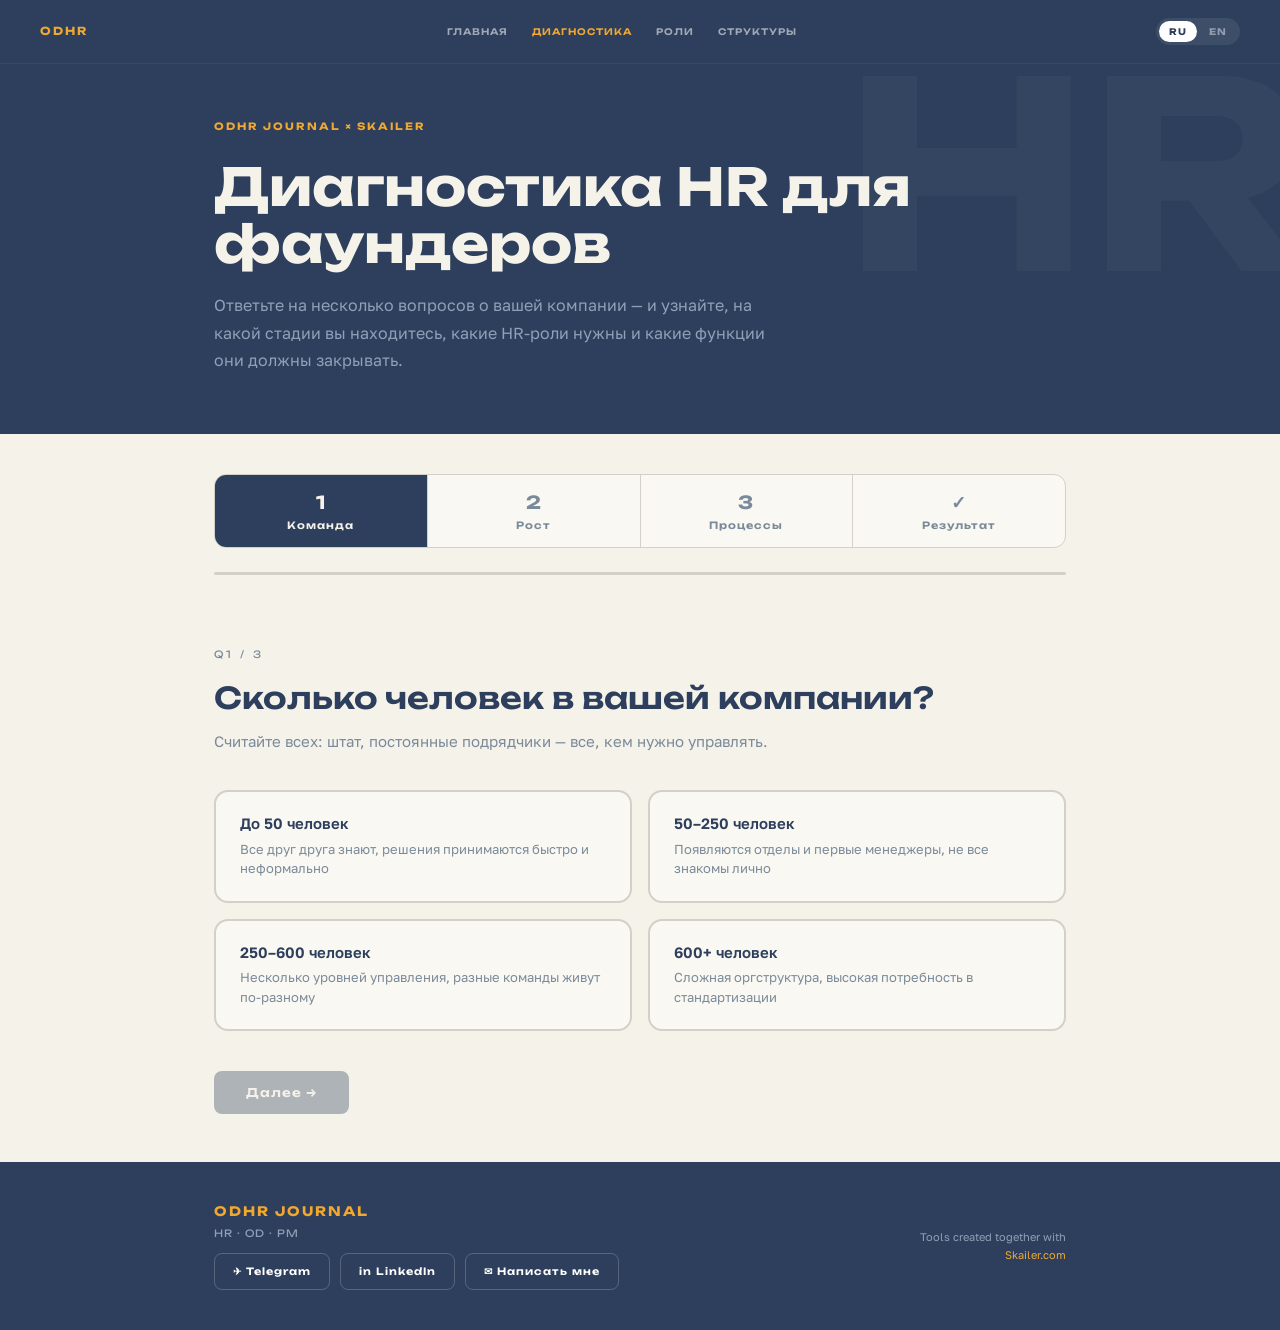
==== commit 3cc9c816: "Update index.html" ====
--- a/index.html
+++ b/index.html
@@ -5,19 +5,52 @@
 <meta name="viewport" content="width=device-width, initial-scale=1.0">
 <title>HR Diagnostic for Founders | ODHR Journal</title>
 <link href="https://fonts.googleapis.com/css2?family=Unbounded:wght@300;400;600;700&family=Golos+Text:wght@400;500;600&display=swap" rel="stylesheet">
-<script src="https://cdn.counter.dev/script.js" data-id="e4048f0d-d2cf-4262-ad50-083091bde640" data-utcoffset="2"></script>
 <link rel="stylesheet" href="global.css">
 <style>
-  /* --- Уникальные стили index.html --- */
-  :root { --stage1: #f0a830; --stage2: #e07820; --stage3: #5a7a8a; --stage4: #2d3f5c; }
+  /* --- Уникальные стили /mnt/user-data/outputs/index.html --- */
+  :root {
+    --ink: #2d3f5c; --paper: #f5f2ea; --cream: #faf8f2; --accent: #f0a830;
+    --accent2: #5a7a8a; --muted: #7a8a9a; --border: #d4d0c8;
+    --stage1: #f0a830; --stage2: #e07820; --stage3: #5a7a8a; --stage4: #2d3f5c;
+  }
+  * { box-sizing: border-box; margin: 0; padding: 0; }
+  body { font-family: 'Golos Text', sans-serif; background: var(--paper); color: var(--ink); min-height: 100vh; overflow-x: hidden; }
+  
+  /* ── APP VIEWS ── */
   #app-view { display: block; }
   #print-view { display: none; background: white; min-height: 100vh; padding: 40px 20px; }
-  @media print { #app-view { display: none !important; } #print-view { display: block !important; padding: 0 !important; } .no-print { display: none !important; } table { page-break-inside: auto; } tr { page-break-inside: avoid; } }
+  @media print {
+    #app-view { display: none !important; }
+    #print-view { display: block !important; padding: 0 !important; }
+    .no-print { display: none !important; }
+    table { page-break-inside: auto; }
+    tr { page-break-inside: avoid; }
+  }
+
+  /* =========================================
+     ЕДИНАЯ НАВИГАЦИЯ
+     ========================================= */
+  .site-nav { background: var(--ink); padding: 0 40px; display: flex; justify-content: space-between; align-items: center; height: 64px; position: sticky; top: 0; z-index: 1000; border-bottom: 1px solid rgba(255,255,255,0.05); }
+  .nav-brand { font-family: 'Unbounded', sans-serif; font-size: 11px; font-weight: 700; letter-spacing: 2px; color: var(--accent); text-decoration: none; }
+  .nav-menu { display: flex; gap: 24px; align-items: center; }
+  .nav-link { font-family: 'Unbounded', sans-serif; font-size: 9px; font-weight: 600; letter-spacing: 1px; color: rgba(255,255,255,0.55); text-decoration: none; transition: color 0.2s; text-transform: uppercase; }
+  .nav-link:hover, .nav-link.active { color: white; }
+  .nav-link.active { color: var(--accent); }
+  .nav-actions { display: flex; align-items: center; gap: 16px; }
+  .lang-toggle { display: flex; gap: 2px; background: rgba(255,255,255,0.08); padding: 3px; border-radius: 20px; }
+  .lang-btn { background: transparent; border: none; color: rgba(255,255,255,0.45); font-family: 'Unbounded', sans-serif; font-size: 9px; font-weight: 700; cursor: pointer; padding: 5px 10px; border-radius: 14px; transition: all 0.2s; letter-spacing: 1px; }
+  .lang-btn.active { background: white; color: var(--ink); }
+  .menu-toggle { display: none; background: none; border: none; color: white; font-size: 20px; cursor: pointer; }
+
+  /* ── HERO ── */
   .hero { background: var(--ink); color: var(--paper); padding: 48px 40px 60px; position: relative; overflow: hidden; }
   .hero::before { content: 'HR'; position: absolute; right: -30px; top: -20px; font-family: 'Unbounded', sans-serif; font-size: 260px; font-weight: 700; opacity: 0.035; line-height: 1; pointer-events: none; }
   .hero-tag { font-family: 'Unbounded', sans-serif; font-size: 10px; font-weight: 700; letter-spacing: 2px; text-transform: uppercase; color: var(--accent); margin-bottom: 24px; display: inline-block; }
   .hero h1 { font-family: 'Unbounded', sans-serif; font-size: clamp(28px, 5vw, 52px); font-weight: 700; line-height: 1.1; max-width: 700px; margin-bottom: 20px; position: relative; z-index: 10;}
   .hero p { font-size: 16px; color: #8fa0b8; max-width: 560px; line-height: 1.7; position: relative; z-index: 10;}
+  
+  /* ── CONTAINER & STEPS ── */
+  .container { max-width: 900px; margin: 0 auto; padding: 0 24px; }
   .steps-bar { display: flex; gap: 0; margin: 40px 0 0; border: 1.5px solid var(--border); border-radius: 12px; overflow: hidden; background: var(--cream); }
   .step-item { flex: 1; padding: 14px 16px; text-align: center; font-family: 'Unbounded', sans-serif; font-size: 10px; font-weight: 600; letter-spacing: 1px; color: var(--muted); border-right: 1.5px solid var(--border); transition: all 0.3s; position: relative; }
   .step-item:last-child { border-right: none; }
@@ -25,12 +58,17 @@
   .step-item.done { background: var(--accent2); color: white; cursor: pointer; }
   .step-item.done:hover { opacity: 0.82; }
   .step-num { display: block; font-size: 18px; font-weight: 700; margin-bottom: 2px; }
+
   .progress-bar-wrap { height: 3px; background: var(--border); border-radius: 2px; margin: 24px 0; }
   .progress-bar-fill { height: 100%; background: var(--ink); border-radius: 2px; transition: width 0.4s ease; }
+
+  /* ── SCREENS ── */
   .screen { display: none; padding: 48px 0; }
   .screen.active { display: block; }
+  .screen-label { font-family: 'Unbounded', sans-serif; font-size: 10px; letter-spacing: 3px; text-transform: uppercase; color: var(--muted); margin-bottom: 16px; }
   .question-title { font-family: 'Unbounded', sans-serif; font-size: clamp(20px, 3vw, 30px); font-weight: 600; line-height: 1.3; margin-bottom: 12px; }
   .question-sub { font-size: 15px; color: var(--muted); margin-bottom: 36px; line-height: 1.7; }
+
   .options-grid { display: grid; grid-template-columns: 1fr 1fr; gap: 16px; margin-bottom: 40px; }
   @media (max-width: 600px) { .options-grid { grid-template-columns: 1fr; } }
   .option-card { border: 2px solid var(--border); border-radius: 14px; padding: 22px 24px; cursor: pointer; transition: all 0.2s; background: var(--cream); position: relative; }
@@ -40,13 +78,26 @@
   .option-card.selected .option-desc { color: #b0a89a; }
   .option-title { font-size: 15px; font-weight: 600; margin-bottom: 6px; line-height: 1.3; }
   .option-desc { font-size: 13px; color: var(--muted); line-height: 1.5; }
+
+  /* ── BUTTONS ── */
   .btn-row { display: flex; gap: 12px; align-items: center; flex-wrap: wrap; }
+  .btn { font-family: 'Unbounded', sans-serif; font-size: 12px; font-weight: 600; letter-spacing: 1px; padding: 14px 32px; border-radius: 8px; border: none; cursor: pointer; transition: all 0.2s; display: inline-flex; align-items: center; justify-content: center; gap: 8px;}
+  .btn-primary { background: var(--ink); color: var(--paper); }
+  .btn-primary:hover { background: #3d5070; }
   .btn-primary:disabled { opacity: 0.35; cursor: not-allowed; }
+  .btn-ghost { background: transparent; color: var(--ink); border: 1.5px solid var(--border); }
+  .btn-ghost:hover { border-color: var(--ink); background: rgba(0,0,0,0.03); }
+  
   .btn-massive { font-size: 14px; padding: 18px 40px; border-radius: 12px; width: 100%; max-width: 400px; box-shadow: 0 8px 24px rgba(45,63,92,0.2); }
+
+  .divider { height: 1px; background: var(--border); margin: 8px 0 40px; }
+
+  /* ── RESULTS ── */
   #screen-result { padding-bottom: 80px; }
   .result-stage-badge { display: inline-flex; align-items: center; gap: 10px; padding: 8px 18px; border-radius: 50px; font-family: 'Unbounded', sans-serif; font-size: 11px; font-weight: 600; letter-spacing: 1px; margin-bottom: 24px; }
   .badge-dot { width: 10px; height: 10px; border-radius: 50%; }
   .result-hero-title { font-family: 'Unbounded', sans-serif; font-size: clamp(24px, 4vw, 42px); font-weight: 700; line-height: 1.15; margin-bottom: 16px; text-transform: uppercase;}
+  
   .stage-header { font-family: 'Unbounded', sans-serif; font-size: 13px; font-weight: 600; letter-spacing: 1px; margin-bottom: 20px; color: var(--muted); text-transform: uppercase; }
   .roles-grid { display: grid; grid-template-columns: repeat(auto-fill, minmax(260px, 1fr)); gap: 16px; margin-bottom: 48px; }
   .role-card { border-radius: 14px; padding: 24px; border: 1.5px solid var(--border); background: var(--cream); }
@@ -54,6 +105,7 @@
   .role-name { font-family: 'Unbounded', sans-serif; font-size: 13px; font-weight: 600; margin-bottom: 8px; }
   .role-desc { font-size: 13px; color: var(--muted); line-height: 1.6; margin-bottom: 14px; }
   .tag { font-size: 11px; padding: 4px 10px; border-radius: 20px; background: var(--border); color: var(--ink); font-weight: 500; display: inline-block; margin: 2px 4px 2px 0;}
+
   .func-section { margin-bottom: 48px; }
   .func-block { border: 1.5px solid var(--border); border-radius: 14px; overflow: hidden; margin-bottom: 16px; }
   .func-block-header { padding: 16px 24px; background: var(--ink); color: var(--paper); font-family: 'Unbounded', sans-serif; font-size: 12px; font-weight: 600; letter-spacing: 1px; display: flex; align-items: center; justify-content: space-between; cursor: pointer; user-select: none; }
@@ -66,19 +118,29 @@
   .func-row:nth-child(even) { background: #faf8f2; }
   .func-name { font-size: 13px; font-weight: 600; line-height: 1.4; }
   .func-details { font-size: 12px; color: var(--muted); line-height: 1.6; }
+  
   .signal-row { display: flex; gap: 12px; margin-top: 8px; flex-wrap: wrap; }
   .signal { font-size: 11px; padding: 4px 10px; border-radius: 6px; }
   .signal-ok { background: #d4edda; color: #3a5c44; }
   .signal-fail { background: #fde8e8; color: #a33; }
+
   .owner-row { display: flex; flex-wrap: wrap; gap: 6px; margin-top: 10px; align-items: center; }
   .owner-label { font-size: 10px; font-family: 'Unbounded', sans-serif; letter-spacing: 1px; color: var(--muted); text-transform: uppercase; margin-right: 2px; }
   .owner-chip { font-size: 11px; font-weight: 600; padding: 3px 10px; border-radius: 20px; border: 1.5px solid var(--ink); color: var(--ink); background: transparent; white-space: nowrap; }
+
+  .quote-block { border-left: 4px solid var(--accent); padding: 20px 28px; background: var(--cream); border-radius: 0 12px 12px 0; margin-bottom: 40px; }
+  .quote-block p { font-size: 15px; font-style: italic; }
+
   .restart-btn { display: inline-flex; align-items: center; gap: 8px; font-family: 'Unbounded', sans-serif; font-size: 11px; font-weight: 600; letter-spacing: 1px; color: var(--muted); background: transparent; border: none; cursor: pointer; text-decoration: underline; text-underline-offset: 4px; }
   .restart-btn:hover { color: var(--ink); }
+
+  /* colors */
   .s1 { background: var(--stage1); color: var(--ink); }
   .s2 { background: var(--stage2); color: white; }
   .s3 { background: var(--stage3); color: white; }
   .s4 { background: var(--stage4); color: white; }
+
+  /* gap alerts */
   .gap-alert { border-radius: 14px; padding: 24px 28px; margin-bottom: 40px; }
   .gap-alert.gap-ok   { background: #d4edda; border: 1.5px solid #5a7a8a; }
   .gap-alert.gap-warn { background: #fff3cd; border: 1.5px solid #c8a020; }
@@ -86,6 +148,8 @@
   .gap-alert.gap-matrix { background: #e8e8f8; border: 1.5px solid #2d3f5c; }
   .gap-alert-title { font-family: 'Unbounded', sans-serif; font-size: 12px; font-weight: 700; letter-spacing: 1px; margin-bottom: 8px; text-transform: uppercase; }
   .gap-alert p { font-size: 14px; line-height: 1.7; }
+
+  /* checklist */
   .checklist-wrap { margin-top: 48px; }
   .checklist-actions { display: flex; gap: 12px; margin-bottom: 28px; flex-wrap: wrap; align-items: center; }
   .checklist-section { margin-bottom: 32px; }
@@ -97,6 +161,18 @@
   .checklist-text strong { display: block; font-size: 13px; font-weight: 600; margin-bottom: 2px; }
   .checklist-text span { font-size: 12px; color: var(--muted); }
   .checklist-owner { font-size: 11px; font-weight: 600; padding: 3px 9px; border-radius: 20px; border: 1.5px solid var(--border); color: var(--muted); white-space: nowrap; flex-shrink: 0; align-self: start; margin-top: 2px; }
+
+  /* FOOTER */
+  .site-footer { background: var(--ink); color: white; padding: 40px; }
+  .footer-inner { display: flex; justify-content: space-between; align-items: center; flex-wrap: wrap; gap: 24px; }
+  .footer-brand { font-family: 'Unbounded', sans-serif; font-size: 13px; font-weight: 700; letter-spacing: 2px; color: var(--accent); }
+  .footer-brand span { display: block; font-size: 10px; font-weight: 400; color: #8fa0b8; margin-top: 4px; letter-spacing: 1px; }
+  .footer-links { display: flex; gap: 10px; flex-wrap: wrap; margin-top: 12px; }
+  .footer-link { display: inline-flex; align-items: center; gap: 8px; font-family: 'Unbounded', sans-serif; font-size: 10px; font-weight: 600; letter-spacing: 1px; color: white; text-decoration: none; padding: 10px 18px; border: 1.5px solid rgba(255,255,255,0.2); border-radius: 8px; transition: all 0.2s; }
+  .footer-link:hover { border-color: var(--accent); color: var(--accent); }
+  .footer-copy { font-size: 11px; color: #8fa0b8; text-align: right; line-height: 1.7; }
+
+  /* ── PRINT VIEW STYLES ── */
   .pv-header { display: flex; justify-content: space-between; align-items: flex-start; margin-bottom: 32px; padding-bottom: 20px; border-bottom: 3px solid #2d3f5c; }
   .pv-title { font-family: 'Unbounded', sans-serif; font-size: 22px; font-weight: 700; line-height: 1.2; }
   .pv-meta { font-size: 12px; color: #7a8a9a; margin-top: 6px; }
@@ -107,12 +183,22 @@
   .pv-table td { padding: 10px 12px; border-bottom: 1px solid #d4d0c8; font-size: 12px; }
   .pv-section { font-family: 'Unbounded', sans-serif; font-size: 10px; font-weight: 700; letter-spacing: 2px; text-transform: uppercase; padding: 12px; background: #faf8f2; color: #7a8a9a; border-bottom: 2px solid #d4d0c8; }
   .print-controls { background: #faf8f2; padding: 24px; border-radius: 12px; display: flex; flex-direction: column; align-items: center; gap: 16px; margin-bottom: 40px; border: 1px dashed #d4d0c8; }
-  @media (max-width: 768px) { .hero { padding: 36px 20px 48px; } }
+
+  /* ── RESPONSIVE ── */
+  @media (max-width: 768px) {
+    .site-nav { padding: 0 20px; }
+    .menu-toggle { display: block; }
+    .nav-menu { display: none; position: absolute; top: 64px; left: 0; width: 100%; background: var(--ink); flex-direction: column; padding: 20px 0; border-bottom: 1px solid rgba(255,255,255,0.1); box-shadow: 0 8px 24px rgba(0,0,0,0.2); }
+    .nav-menu.open { display: flex; }
+    .hero { padding: 36px 20px 48px; }
+  }
 </style>
+<script src="https://cdn.counter.dev/script.js" data-id="e4048f0d-d2cf-4262-ad50-083091bde640" data-utcoffset="2"></script>
 </head>
 <body>
 
 <div id="app-view">
+  
   <nav class="site-nav">
     <a href="home.html" class="nav-brand">ODHR</a>
     <div class="nav-menu" id="nav-menu">
@@ -141,7 +227,7 @@
   <div class="container">
     <div class="steps-bar" id="stepsBar">
       <div class="step-item active" id="step1" onclick="goToStep(1)"><span class="step-num">1</span><span id="i18n-s1">Команда</span></div>
-      <div class="step-item" id="step2" onclick="goToStep(2)"><span class="step-num">2</span><span id="i18n-s2">Рост</span></div>
+      <div class="step-item" id="step2" onclick="goToStep(2)"><span class="step-num">2</span><span id="i18n-s2">Продукт</span></div>
       <div class="step-item" id="step3" onclick="goToStep(3)"><span class="step-num">3</span><span id="i18n-s3">Процессы</span></div>
       <div class="step-item" id="step4"><span class="step-num">✓</span><span id="i18n-s4">Результат</span></div>
     </div>
@@ -151,167 +237,736 @@
     <div class="screen" id="screen-result"></div>
   </div>
 
-  <footer class="site-footer">
-    <div class="container">
-      <div class="footer-inner">
-        <div>
-          <div class="footer-brand">ODHR JOURNAL<span>HR · OD · PM</span></div>
-          <div class="footer-links">
-            <a class="footer-link" href="https://t.me/ODHRAMA" target="_blank">✈ Telegram</a>
-            <a class="footer-link" href="https://www.linkedin.com/in/ogrebenyuk" target="_blank">in LinkedIn</a>
-            <a class="footer-link" href="#" data-contact-trigger id="footer-contact">✉ Написать мне</a>
-          </div>
+<footer class="site-footer">
+  <div class="container">
+    <div class="footer-inner">
+      <div>
+        <div class="footer-brand">ODHR JOURNAL<span>HR · OD · PM</span></div>
+        <div class="footer-links">
+          <a class="footer-link" href="https://t.me/ODHRAMA" target="_blank">✈ Telegram</a>
+          <a class="footer-link" href="https://www.linkedin.com/in/ogrebenyuk" target="_blank">in LinkedIn</a>
+          <a class="footer-link" href="#" data-contact-trigger id="footer-contact">✉ Написать мне</a>
         </div>
-        <div class="footer-copy" id="f-copy">Tools created together with<br><a href="https://skailer.com" target="_blank" style="color:var(--accent);text-decoration:none;">Skailer.com</a></div>
-      </div>
+      </div>
+      <div class="footer-copy" id="f-copy">Tools created together with<br><a href="https://skailer.com" target="_blank" style="color:var(--accent);text-decoration:none;">Skailer.com</a></div>
     </div>
-  </footer>
-</div>
+  </div>
+</footer>
+      
 
 <div id="print-view">
   <div class="container">
     <div class="print-controls no-print">
-      <button class="btn-primary btn-massive" onclick="window.print()">🖨 <span id="i18n-print-btn1">Сохранить как PDF / Печать</span></button>
-      <button class="btn-ghost" onclick="closePrintView()">← <span id="i18n-print-back">Вернуться к результатам</span></button>
+      <button class="btn btn-primary btn-massive" onclick="window.print()">🖨 <span id="i18n-print-btn1">Сохранить как PDF / Печать</span></button>
+      <button class="btn btn-ghost" onclick="closePrintView()">← <span id="i18n-print-back">Вернуться к результатам</span></button>
     </div>
     <div id="print-content"></div>
   </div>
 </div>
 
-<script src="main.js"></script>
-<script src="contact-form.js"></script>
 <script>
+  let currentLang = 'ru';
   const answers = {};
   const scoreMap = { '1': 1, '2': 2, '3': 3, '4': 4 };
   const stageKeys = ['startup', 'growth', 'scale', 'mature'];
+
   const allRolesMap = {
-    'recruiter': { icon: '🎯' }, 'hrgeneralist': { icon: '🔧' }, 'tateam': { icon: '🎯' }, 'hrbp': { icon: '🤝' }, 'hrops': { icon: '⚙️' }, 'talead': { icon: '🎯' }, 'analyst': { icon: '📊' }, 'ld': { icon: '🎓' }, 'tadir': { icon: '🎯' }, 'analytics': { icon: '📊' }, 'lddir': { icon: '🎓' }, 'comms': { icon: '💬' }
+    'recruiter': { icon: '🎯' }, 'hrgeneralist': { icon: '🔧' }, 'tateam': { icon: '🎯' },
+    'hrbp': { icon: '🤝' }, 'hrops': { icon: '⚙️' }, 'talead': { icon: '🎯' },
+    'analyst': { icon: '📊' }, 'ld': { icon: '🎓' }, 'tadir': { icon: '🎯' },
+    'analytics': { icon: '📊' }, 'lddir': { icon: '🎓' }, 'comms': { icon: '💬' }
   };
 
   const locales = {
     ru: {
       ui: {
         navHome: "Главная", navDiag: "Диагностика", navGuide: "Роли", navStr: "Структуры",
-        heroTitle: "Диагностика HR для фаундеров", heroSub: "Ответьте на несколько вопросов о вашей компании — и узнайте, на какой стадии вы находитесь, какие HR-роли нужны и какие функции они должны закрывать.",
-        s1: "Команда", s2: "Рост", s3: "Процессы", s4: "Результат", btnNext: "Далее →", btnBack: "← Назад", btnResult: "Показать результат →",
-        q1Title: "Сколько человек в вашей компании?", q1Sub: "Считайте всех: штат, постоянные подрядчики — все, кем нужно управлять.", q2Title: "С какой скоростью растёт ваша компания?", q2Sub: "Темп роста показывает, насколько срочно нужно выстраивать HR.", q3Title: "Как сейчас устроена работа с людьми?", q3Sub: "Выберите вариант, который честно отражает текущую реальность.",
-        q1: [{t: "До 50 человек", d: "Все друг друга знают, решения принимаются быстро"},{t: "50–250 человек", d: "Появляются отделы и первые менеджеры"},{t: "250–600 человек", d: "Несколько уровней управления"},{t: "600+ человек", d: "Сложная оргструктура, потребность в стандартизации"}],
-        q2: [{t: "Стабильно", d: "Команда почти не меняется"},{t: "Умеренно", d: "План роста до 20% в год"},{t: "Быстро", d: "Активный найм, команда растёт х2 за год"},{t: "Взрывно", d: "Гиперрост, сложно планировать наперёд"}],
-        q3: [{t: "В головах и чатах", d: "Найм и онбординг зависят от конкретного человека"},{t: "Базово на людях", d: "Процессы есть, но стандарты не всегда соблюдаются"},{t: "Описано и работает", d: "ATS, регулярный фидбек, инструменты настроены"},{t: "Единая система", d: "Data-driven HR, всё связано единой логикой"}],
+        heroTitle: "Диагностика HR для фаундеров",
+        heroSub: "Ответьте на несколько вопросов о вашей компании — и узнайте, на какой стадии вы находитесь, какие HR-роли нужны и какие функции они должны закрывать.",
+        s1: "Команда", s2: "Рост", s3: "Процессы", s4: "Результат",
+        btnNext: "Далее →", btnBack: "← Назад", btnResult: "Показать результат →",
+        q1Title: "Сколько человек в вашей компании?", q1Sub: "Считайте всех: штат, постоянные подрядчики — все, кем нужно управлять.",
+        q2Title: "С какой скоростью растёт ваша компания?", q2Sub: "Темп роста показывает, насколько срочно нужно выстраивать HR.",
+        q3Title: "Как сейчас устроена работа с людьми?", q3Sub: "Выберите вариант, который честно отражает текущую реальность.",
+        q1: [
+          {t: "До 50 человек", d: "Все друг друга знают, решения принимаются быстро и неформально"},
+          {t: "50–250 человек", d: "Появляются отделы и первые менеджеры, не все знакомы лично"},
+          {t: "250–600 человек", d: "Несколько уровней управления, разные команды живут по-разному"},
+          {t: "600+ человек", d: "Сложная оргструктура, высокая потребность в стандартизации"}
+        ],
+        q2: [
+          {t: "Стабильно", d: "Команда почти не меняется, найм редкий и точечный"},
+          {t: "Умеренно", d: "План роста до 20% в год, без резких скачков"},
+          {t: "Быстро", d: "Активный найм, команда растёт х2 за год"},
+          {t: "Взрывно", d: "Гиперрост, сложно планировать наперёд"}
+        ],
+        q3: [
+          {t: "В головах и чатах", d: "Найм и онбординг зависят от конкретного человека"},
+          {t: "Базово на людях", d: "Процессы есть, но стандарты не всегда соблюдаются"},
+          {t: "Описано и работает", d: "ATS, регулярный фидбек, инструменты настроены"},
+          {t: "Единая система", d: "Data-driven HR, всё связано единой логикой"}
+        ],
         statusOk: "В НОРМЕ", statusWarn: "НЕМНОГО ОТСТАЁТ", statusRed: "КРИТИЧЕСКОЕ ОТСТАВАНИЕ",
-        txtOk: "HR-система соответствует темпам бизнеса. Фокус на поддержку качества.", txtWarn: "Бизнес растет быстрее порядка. Пора выстраивать системные HR-процессы.", txtRed: "Бизнес несется вперед, а процессы держатся 'на честном слове'. Риск выгорания и хаоса.",
-        matrixAlertTitle: "АРХИТЕКТУРА КОМАНДЫ", matrixAlert: "Ваш размер пока не требует найма узких специалистов. Ниже базовый набор ролей, но их задача — выстроить процессы <b>на уровень выше</b>, чтобы выдержать рост.", matrixNote: "* Узкие роли отмечены звездочкой — временно их функционал закрывают универсалы.",
-        lblSize: "Текущий размер:", lblTarget: "Целевая стадия:", hdrRoles: "Базовые роли", hdrFuncs: "Целевые функции", tipFuncs: "Нажмите на блок, чтобы развернуть.", tipBalance: "Ищите баланс между структурой и гибкостью.", btnShare: "↗ Поделиться результатом", btnRestart: "← Пройти заново",
-        hdrChecklist: "Чек-лист: план внедрения", tipChecklist: "Отмечайте то, что уже есть — остальное и есть ваш план.", btnPrint: "↓ Открыть для печати / PDF", btnCheckAll: "Отметить всё", btnUncheck: "Сбросить",
-        lblRole: "Роль", lblArea: "Область", lblDoD: "DoD", lblOwner: "Кто отвечает", printHeader: "План внедрения HR", printCredit: "Сгенерировано: ODHR Journal × Skailer", fContact:'✉ Написать мне', footerCredit: "Инструмент создан совместно<br>с <a href='https://skailer.com' style='color:var(--accent);text-decoration:none;'>Skailer.com</a>"
+        txtOk: "HR-система соответствует темпам бизнеса. Фокус на поддержку качества.",
+        txtWarn: "Бизнес растет быстрее порядка. Пора выстраивать системные HR-процессы, иначе рост замедлится.",
+        txtRed: "Бизнес несется вперед, а процессы держатся 'на честном слове'. Риск выгорания и хаоса.",
+        matrixAlertTitle: "АРХИТЕКТУРА КОМАНДЫ",
+        matrixAlert: "Ваш размер пока не требует найма узких специалистов. Ниже базовый набор ролей, но их задача — выстроить процессы <b>на уровень выше</b>, чтобы выдержать рост.",
+        matrixNote: "* Узкие роли отмечены звездочкой — временно их функционал закрывают универсалы.",
+        lblSize: "Текущий размер:", lblTarget: "Целевая стадия:",
+        hdrRoles: "Базовые роли для вашей команды", hdrFuncs: "Целевые функции",
+        tipFuncs: "Нажмите на блок, чтобы развернуть — с описанием, сигналами и владельцем.",
+        tipBalance: "В компании разные части могут быть на разных стадиях. Ищите баланс.",
+        btnShare: "↗ Поделиться результатом", btnRestart: "← Пройти заново",
+        hdrChecklist: "Чек-лист: рабочий план внедрения",
+        tipChecklist: "Отмечайте то, что уже есть — остальное и есть ваш план.",
+        btnPrint: "↓ Открыть для печати / PDF", btnCheckAll: "Отметить всё", btnUncheck: "Сбросить",
+        lblRole: "Роль", lblArea: "Область", lblDoD: "DoD", lblOwner: "Кто отвечает",
+        printHeader: "Рабочий план внедрения HR", printCredit: "Сгенерировано: ODHR Journal × Skailer",
+        fContact:'✉ Написать мне',
+        footerCredit: "Диагностика создана совместно<br>с <a href='https://skailer.com' style='color:var(--accent);text-decoration:none;'>Skailer.com</a>"
       },
-      roles: { 'recruiter': 'Рекрутер', 'hrgeneralist': 'HR-Generalist', 'tateam': 'Команда рекрутеров', 'hrbp': 'HRBP', 'hrops': 'HR Operations', 'talead': 'TA Lead', 'analyst': 'HR Analyst', 'ld': 'L&D Manager', 'tadir': 'TA Director', 'analytics': 'People Analytics', 'lddir': 'L&D Director', 'comms': 'Internal Comms' },
+      roles: {
+        'recruiter': 'Рекрутер', 'hrgeneralist': 'HR-Generalist', 'tateam': 'Команда рекрутеров',
+        'hrbp': 'HRBP', 'hrops': 'HR Operations', 'talead': 'TA Lead', 'analyst': 'HR Analyst',
+        'ld': 'L&D Manager', 'tadir': 'TA Director', 'analytics': 'People Analytics',
+        'lddir': 'L&D Director', 'comms': 'Internal Comms'
+      },
       stages: {
-        startup: { label: 'Стартап / Старт', size: 'До 50 чел.', color: 's1', roles: { 'recruiter': { d: 'Закрывает найм, выстраивает воронку.', tags: ['Найм'] }, 'hrgeneralist': { d: 'Отвечает за онбординг, HR-процессы.', tags: ['Онбординг'] } }, functions: [ { a: 'Talent Acquisition', i: [ { n: 'Структурированный найм', d: 'Зафиксированные этапы и критерии', ok: 'Найм не зависит от менеджера', fail: 'Каждое интервью — по-разному', o: ['recruiter'] } ] } ] },
-        growth: { label: 'Рост', size: '50–250 чел.', color: 's2', roles: { 'tateam': { d: 'Отвечает за воронку найма.', tags: ['ATS'] }, 'hrbp': { d: 'Поддерживает команды.', tags: ['Performance'] }, 'hrops': { d: 'Операционная поддержка.', tags: ['HRIS'] } }, functions: [ { a: 'HR Business Partnership', i: [ { n: 'Синки с бизнесом', d: 'Регулярные 1:1 с лидами', ok: 'HR знает проблемы заранее', fail: 'Подключение только в кризис', o: ['hrbp'] } ] } ] },
-        scale: { label: 'Масштабирование', size: '250–600 чел.', color: 's3', roles: { 'talead': { d: 'Управляет воронкой, строит pipeline.', tags: ['Стратегия'] }, 'hrbp': { d: 'Стратегический партнёр для юнита.', tags: ['Партнёрство'] }, 'hrops': { d: 'Управляет HRIS, автоматизирует.', tags: ['Автоматизация'] }, 'analyst': { d: 'Строит дашборды, метрики.', tags: ['Аналитика'] }, 'ld': { d: 'Развивает компетенции.', tags: ['Обучение'] } }, functions: [ { a: 'HR Analytics', i: [ { n: 'Единый источник правды', d: 'HRIS + ATS связаны', ok: 'Нет дублей', fail: 'Разные источники', o: ['hrops', 'analyst'] } ] } ] },
-        mature: { label: 'Зрелость', size: '600+ чел.', color: 's4', roles: { 'tadir': { d: 'Управление воронкой, employer brand.', tags: ['Стратегия'] }, 'hrbp': { d: 'Встроен в юнит, отвечает за P&L.', tags: ['Succession'] }, 'hrops': { d: 'Self-service, compliance, процессы.', tags: ['Платформа'] }, 'analytics': { d: 'Early warning системы.', tags: ['Предиктивка'] }, 'lddir': { d: 'Talent management.', tags: ['Leadership'] }, 'comms': { d: 'Культурное выравнивание.', tags: ['EX'] } }, functions: [ { a: 'Predictive Analytics', i: [ { n: 'Предиктивка', d: 'Прогноз рисков: текучка', ok: 'Early warning', fail: 'Реакция постфактум', o: ['analytics'] } ] } ] }
+        startup: {
+          label: 'Стартап / Старт', size: 'До 50 чел.',
+          quote: 'Важно привлекать специалистов, способных работать в условиях неопределённости.',
+          roles: {
+            'recruiter': { d: 'Закрывает найм, выстраивает воронку и первичную оценку.', tags: ['Найм', 'Sourcing'] },
+            'hrgeneralist': { d: 'Отвечает за онбординг, базовые HR-процессы и коммуникацию.', tags: ['Онбординг', 'HR-ops'] }
+          },
+          functions: [
+            { a: 'Talent Acquisition', i: [
+              { n: 'Структурированный найм', d: 'Зафиксированные этапы и критерии', ok: 'Найм не зависит от менеджера', fail: 'Каждое интервью — по-разному', o: ['recruiter'] },
+              { n: 'Централизованный ATS', d: 'Все кандидаты в одном месте', ok: 'Воронку видно всегда', fail: 'Кандидаты в чатах', o: ['recruiter'] }
+            ]},
+            { a: 'HR Operations', i: [
+              { n: 'Онбординг', d: 'Понятный процесс входа', ok: 'Быстрый старт', fail: 'Онбординг случайный', o: ['hrgeneralist'] },
+              { n: 'Базовые HR-данные', d: 'Единый реестр (headcount, статусы)', ok: 'Цифры собираются быстро', fail: 'Данные в 5 таблицах', o: ['hrgeneralist'] }
+            ]}
+          ]
+        },
+        growth: {
+          label: 'Рост', size: '50–250 чел.',
+          quote: 'Нужен баланс гибкости и порядка. Онбординг ложится на плечи менеджеров.',
+          roles: {
+            'tateam': { d: 'Отвечает за воронку найма. Одному не справиться.', tags: ['Найм', 'ATS'] },
+            'hrbp': { d: 'Поддерживает команды, помогает менеджерам.', tags: ['HRBP', 'Performance'] },
+            'hrops': { d: 'Операционная поддержка: данные, документы.', tags: ['HRIS', 'Отчёты'] }
+          },
+          functions: [
+            { a: 'Talent Acquisition', i: [
+              { n: 'Hiring plan с бизнесом', d: 'План найма согласован', ok: 'Понятны приоритеты', fail: 'Вакансии хаотичны', o: ['tateam', 'hrbp'] },
+              { n: 'Candidate experience', d: 'Своевременный фидбек кандидатам', ok: 'Нет "гостинга"', fail: 'Люди пропадают без ответа', o: ['tateam'] }
+            ]},
+            { a: 'HR Business Partnership', i: [
+              { n: 'Синки с бизнесом', d: 'Регулярные 1:1 с лидами', ok: 'HR знает проблемы заранее', fail: 'Подключение только в кризис', o: ['hrbp'] },
+              { n: 'Базовый performance', d: 'Процесс фидбека и оценки', ok: 'Люди понимают свой уровень', fail: 'Фидбек только при увольнении', o: ['hrbp'] }
+            ]},
+            { a: 'Компенсации', i: [
+              { n: 'Зарплатные вилки', d: 'Диапазоны по ролям', ok: 'Справедливость выплат', fail: 'Зарплаты без системы', o: ['hrbp', 'hrops'] }
+            ]}
+          ]
+        },
+        scale: {
+          label: 'Масштабирование', size: '250–600 чел.',
+          quote: 'HR становится стратегической функцией. Появляются треки развития.',
+          roles: {
+            'talead': { d: 'Управляет воронкой, строит pipeline.', tags: ['Стратегия найма'] },
+            'hrbp': { d: 'Стратегический партнёр для юнита.', tags: ['Партнёрство', 'OrgHealth'] },
+            'hrops': { d: 'Управляет HRIS, автоматизирует процессы.', tags: ['Автоматизация'] },
+            'analyst': { d: 'Строит дашборды, анализирует метрики.', tags: ['Аналитика'] },
+            'ld': { d: 'Развивает компетенции, строит IDP.', tags: ['Обучение'] }
+          },
+          functions: [
+            { a: 'HR Analytics', i: [
+              { n: 'Единый источник правды', d: 'HRIS + ATS связаны', ok: 'Нет дублей данных', fail: 'Разные источники, рутина', o: ['hrops', 'analyst'] },
+              { n: 'Дашборды', d: 'Self-service для лидов', ok: 'Менеджеры смотрят сами', fail: 'Запросы идут через HR', o: ['analyst'] }
+            ]},
+            { a: 'L&D', i: [
+              { n: 'Модели компетенций', d: 'Роли описаны через навыки', ok: 'Понятен уровень Senior', fail: 'Субъективная оценка', o: ['ld', 'hrbp'] },
+              { n: 'Система IDP', d: 'Планы развития сотрудников', ok: 'IDP работают', fail: 'IDP формальны', o: ['ld'] }
+            ]},
+            { a: 'Grading', i: [
+              { n: 'Job architecture', d: 'Система ролей и уровней', ok: 'Справедливые грейды', fail: 'Департаменты сами по себе', o: ['hrbp', 'hrops'] }
+            ]}
+          ]
+        },
+        mature: {
+          label: 'Зрелость', size: '600+ чел.',
+          quote: 'Фокус на удержании талантов, data-driven решениях и культуре.',
+          roles: {
+            'tadir': { d: 'Управление воронкой, employer brand.', tags: ['Стратегия'] },
+            'hrbp': { d: 'Встроен в юнит, отвечает за P&L.', tags: ['Succession'] },
+            'hrops': { d: 'Self-service, compliance, процессы.', tags: ['Платформа'] },
+            'analytics': { d: 'Early warning системы.', tags: ['Предиктивка'] },
+            'lddir': { d: 'Talent management, ROI обучения.', tags: ['Leadership'] },
+            'comms': { d: 'Культурное выравнивание, EX.', tags: ['EX'] }
+          },
+          functions: [
+            { a: 'Predictive Analytics', i: [
+              { n: 'Предиктивка', d: 'Прогноз рисков: текучка', ok: 'Early warning', fail: 'Реакция постфактум', o: ['analytics'] },
+              { n: 'Business impact', d: 'Связь HR-метрик с revenue', ok: 'HR влияет на бизнес', fail: 'HR только "про людей"', o: ['analytics', 'hrbp'] }
+            ]},
+            { a: 'Talent Management', i: [
+              { n: 'Succession planning', d: 'Замены на ключевые роли', ok: 'Talent pool готов', fail: 'Аврал при уходе', o: ['hrbp', 'lddir'] }
+            ]},
+            { a: 'Workforce Planning', i: [
+              { n: 'Стратегический найм', d: 'Найм встроен в стратегию', ok: 'HR часть бизнес-плана', fail: 'Найм изолирован', o: ['tadir', 'hrbp'] }
+            ]}
+          ]
+        }
       }
     },
     en: {
       ui: {
         navHome: "Home", navDiag: "Diagnostic", navGuide: "Roles", navStr: "Structures",
-        heroTitle: "HR Diagnostic for Founders", heroSub: "Answer a few questions about your company to discover your current maturity stage, required HR roles, and the target operating model you need to build.",
-        s1: "Team", s2: "Growth", s3: "Ops", s4: "Result", btnNext: "Next →", btnBack: "← Back", btnResult: "Show Results →",
-        q1Title: "What is your current headcount?", q1Sub: "Include staff and permanent contractors — everyone you manage.", q2Title: "What is your company's growth rate?", q2Sub: "Growth pace dictates the urgency of building HR infrastructure.", q3Title: "How are people ops currently managed?", q3Sub: "Select the option that reflects reality, not the ideal state.",
-        q1: [{t: "Up to 50 people", d: "Everyone knows each other, decisions are fast"},{t: "50–250 people", d: "Departments and first management layers appear"},{t: "250–600 people", d: "Multiple layers, complex processes"},{t: "600+ people", d: "Complex org structure, high need for standardization"}],
-        q2: [{t: "Stable", d: "Team rarely changes"},{t: "Moderate", d: "Up to 20% YoY"},{t: "Fast", d: "Growing 2x YoY"},{t: "Hypergrowth", d: "Explosive or unpredictable scaling"}],
-        q3: [{t: "In heads and chats", d: "Hiring and onboarding are ad-hoc"},{t: "People-driven basics", d: "Processes exist but standards fluctuate"},{t: "Documented & working", d: "ATS, regular feedback, tools are set up"},{t: "Unified ecosystem", d: "Data-driven decisions, integrated systems"}],
+        heroTitle: "HR Diagnostic for Founders",
+        heroSub: "Answer a few questions about your company to discover your current maturity stage, required HR roles, and the target operating model you need to build.",
+        s1: "Team", s2: "Growth", s3: "Ops", s4: "Result",
+        btnNext: "Next →", btnBack: "← Back", btnResult: "Show Results →",
+        q1Title: "What is your current headcount?", q1Sub: "Include staff and permanent contractors — everyone you manage.",
+        q2Title: "What is your company's growth rate?", q2Sub: "Growth pace dictates the urgency of building HR infrastructure.",
+        q3Title: "How are people ops currently managed?", q3Sub: "Select the option that reflects reality, not the ideal state.",
+        q1: [
+          {t: "Up to 50 people", d: "Everyone knows each other, decisions are fast and informal."},
+          {t: "50–250 people", d: "Departments and first management layers appear."},
+          {t: "250–600 people", d: "Multiple layers, different teams operate with different rules."},
+          {t: "600+ people", d: "Complex org structure, high need for standardization."}
+        ],
+        q2: [
+          {t: "Stable", d: "Team rarely changes, point-based hiring."},
+          {t: "Moderate", d: "Up to 20% YoY, regular planned hiring."},
+          {t: "Fast", d: "Active hiring, growing 2x YoY."},
+          {t: "Hypergrowth", d: "Explosive or unpredictable scaling."}
+        ],
+        q3: [
+          {t: "In heads and chats", d: "Hiring and onboarding are ad-hoc, owner-dependent."},
+          {t: "People-driven basics", d: "Processes exist but standards fluctuate."},
+          {t: "Documented & working", d: "ATS, regular feedback, tools are set up."},
+          {t: "Unified ecosystem", d: "Data-driven decisions, integrated systems."}
+        ],
         statusOk: "ON TRACK", statusWarn: "SLIGHTLY BEHIND", statusRed: "CRITICAL GAP",
-        txtOk: "Your HR architecture matches your business pace. Focus on quality and depth.", txtWarn: "Business is outpacing infrastructure. Time to implement systemic HR roles to sustain growth.", txtRed: "Business is sprinting while ops rely on 'duct tape'. High risk of chaos and burnout.",
-        matrixAlertTitle: "TEAM ARCHITECTURE", matrixAlert: "Your current size doesn't require niche directors yet. Below is your baseline team, but their goal is to build processes <b>one level up</b> to sustain your growth pace.", matrixNote: "* Niche roles marked with an asterisk should temporarily be covered by your generalists.",
-        lblSize: "Current Size:", lblTarget: "Target Stage:", hdrRoles: "Baseline roles", hdrFuncs: "Target operating model", tipFuncs: "Click to expand for details.", tipBalance: "Seek a balance between structure and agility.", btnShare: "↗ Share Result", btnRestart: "← Retake",
-        hdrChecklist: "Implementation Checklist", tipChecklist: "Check off what you already have — the rest is your action plan.", btnPrint: "↓ Print / Save as PDF", btnCheckAll: "Check All", btnUncheck: "Clear",
-        lblRole: "Role", lblArea: "Domain", lblDoD: "DoD", lblOwner: "Owner", printHeader: "HR Implementation Plan", printCredit: "Generated via ODHR Journal × Skailer", fContact:'✉ Get in touch', footerCredit: "Diagnostic framework by<br><a href='https://skailer.com' style='color:var(--accent);text-decoration:none;'>Skailer.com</a>"
+        txtOk: "Your HR architecture matches your business pace. Focus on quality and depth.",
+        txtWarn: "Business is outpacing infrastructure. Time to implement systemic HR roles to sustain growth.",
+        txtRed: "Business is sprinting while ops rely on 'duct tape'. High risk of chaos and burnout.",
+        matrixAlertTitle: "TEAM ARCHITECTURE",
+        matrixAlert: "Your current size doesn't require a 'zoo' of niche directors yet. Below is your baseline team, but their goal is to build processes <b>one level up</b> to sustain your growth pace.",
+        matrixNote: "* Niche roles marked with an asterisk should temporarily be covered by your generalists.",
+        lblSize: "Current Size:", lblTarget: "Target Stage:",
+        hdrRoles: "Baseline roles for your team", hdrFuncs: "Target operating model",
+        tipFuncs: "Click to expand for details, Definition of Done, and ownership.",
+        tipBalance: "Different departments might be at different stages. Seek a balance between structure and agility.",
+        btnShare: "↗ Share Result", btnRestart: "← Retake",
+        hdrChecklist: "Implementation Checklist",
+        tipChecklist: "Check off what you already have — the rest is your action plan.",
+        btnPrint: "↓ Print / Save as PDF", btnCheckAll: "Check All", btnUncheck: "Clear",
+        lblRole: "Role", lblArea: "Domain", lblDoD: "DoD", lblOwner: "Owner",
+        fContact:'✉ Get in touch',
+        printHeader: "HR Implementation Plan", printCredit: "Generated via ODHR Journal × Skailer",
+        footerCredit: "Diagnostic framework by<br><a href='https://skailer.com' style='color:var(--accent);text-decoration:none;'>Skailer.com</a>"
       },
-      roles: { 'recruiter': 'Recruiter', 'hrgeneralist': 'HR Generalist', 'tateam': 'TA Team', 'hrbp': 'HRBP', 'hrops': 'HR Operations', 'talead': 'TA Lead', 'analyst': 'HR Analyst', 'ld': 'L&D Manager', 'tadir': 'TA Director', 'analytics': 'People Analytics', 'lddir': 'L&D Director', 'comms': 'Internal Comms' },
+      roles: {
+        'recruiter': 'Recruiter', 'hrgeneralist': 'HR Generalist', 'tateam': 'TA Team',
+        'hrbp': 'HRBP', 'hrops': 'HR Operations', 'talead': 'TA Lead', 'analyst': 'HR Analyst',
+        'ld': 'L&D Manager', 'tadir': 'TA Director', 'analytics': 'People Analytics',
+        'lddir': 'L&D Director', 'comms': 'Internal Comms'
+      },
       stages: {
-        startup: { label: 'Startup / Baseline', size: 'Up to 50', color: 's1', roles: { 'recruiter': { d: 'Manages full-cycle hiring.', tags: ['Hiring'] }, 'hrgeneralist': { d: 'Handles onboarding, HR ops.', tags: ['Onboarding'] } }, functions: [ { a: 'Talent Acquisition', i: [ { n: 'Structured Hiring', d: 'Defined stages and rubrics', ok: 'Standardized assessment', fail: 'Ad-hoc interviews', o: ['recruiter'] } ] } ] },
-        growth: { label: 'Growth', size: '50–250', color: 's2', roles: { 'tateam': { d: 'Scales hiring pipeline.', tags: ['ATS'] }, 'hrbp': { d: 'Supports teams.', tags: ['Performance'] }, 'hrops': { d: 'Admin support, HRIS.', tags: ['Reporting'] } }, functions: [ { a: 'HR Business Partnership', i: [ { n: 'Business Syncs', d: 'Regular 1:1s with leads', ok: 'Proactive issue resolution', fail: 'Involved only in crises', o: ['hrbp'] } ] } ] },
-        scale: { label: 'Scale', size: '250–600', color: 's3', roles: { 'talead': { d: 'Manages pipeline and TA strategy.', tags: ['Strategy'] }, 'hrbp': { d: 'Strategic partner for units.', tags: ['OrgHealth'] }, 'hrops': { d: 'Manages HRIS and automation.', tags: ['Automation'] }, 'analyst': { d: 'Builds dashboards.', tags: ['Analytics'] }, 'ld': { d: 'Develops competencies.', tags: ['L&D'] } }, functions: [ { a: 'HR Analytics', i: [ { n: 'Single Source of Truth', d: 'Integrated HRIS+ATS', ok: 'No data duplication', fail: 'Manual syncs', o: ['hrops', 'analyst'] } ] } ] },
-        mature: { label: 'Mature', size: '600+', color: 's4', roles: { 'tadir': { d: 'Workforce planning, brand.', tags: ['Strategy'] }, 'hrbp': { d: 'Embedded strategic partner.', tags: ['Succession'] }, 'hrops': { d: 'Self-service platforms.', tags: ['Platform'] }, 'analytics': { d: 'Early warning systems.', tags: ['Predictive'] }, 'lddir': { d: 'Talent management.', tags: ['Leadership'] }, 'comms': { d: 'Cultural alignment.', tags: ['EX'] } }, functions: [ { a: 'Predictive Analytics', i: [ { n: 'Turnover Prediction', d: 'Flight risk models', ok: 'Early warnings', fail: 'Reactive to exits', o: ['analytics'] } ] } ] }
+        startup: {
+          label: 'Startup / Baseline', size: 'Up to 50',
+          quote: 'Crucial to attract agile talent. Founders drive hiring or bring in a solo recruiter.',
+          roles: {
+            'recruiter': { d: 'Manages full-cycle hiring and candidate assessment.', tags: ['Hiring', 'Sourcing'] },
+            'hrgeneralist': { d: 'Handles onboarding, basic HR ops, and team comms.', tags: ['Onboarding', 'HR Ops'] }
+          },
+          functions: [
+            { a: 'Talent Acquisition', i: [
+              { n: 'Structured Hiring', d: 'Defined stages and rubrics', ok: 'Standardized assessment', fail: 'Ad-hoc interviews', o: ['recruiter'] },
+              { n: 'Centralized ATS', d: 'Single source for candidates', ok: 'Transparent pipeline', fail: 'Resumes in Slack', o: ['recruiter'] }
+            ]},
+            { a: 'HR Operations', i: [
+              { n: 'Onboarding', d: 'Clear entry process', ok: 'Fast ramp-up', fail: 'Chaotic first week', o: ['hrgeneralist'] },
+              { n: 'Core Data', d: 'Headcount and basic info', ok: 'Quick access to numbers', fail: 'Data scattered across sheets', o: ['hrgeneralist'] }
+            ]}
+          ]
+        },
+        growth: {
+          label: 'Growth', size: '50–250',
+          quote: 'Need balance between agility and order. Managers take ownership of onboarding.',
+          roles: {
+            'tateam': { d: 'Scales hiring pipeline. A solo recruiter is no longer enough.', tags: ['Hiring', 'ATS'] },
+            'hrbp': { d: 'Supports teams, aids managers with performance.', tags: ['HRBP', 'Performance'] },
+            'hrops': { d: 'Admin support, HRIS, and compliance.', tags: ['HRIS', 'Reporting'] }
+          },
+          functions: [
+            { a: 'Talent Acquisition', i: [
+              { n: 'Hiring Plan', d: 'Aligned with business goals', ok: 'Clear priorities', fail: 'Reactive hiring', o: ['tateam', 'hrbp'] },
+              { n: 'Candidate Experience', d: 'Timely feedback', ok: 'No ghosting', fail: 'Candidates drop off', o: ['tateam'] }
+            ]},
+            { a: 'HR Business Partnership', i: [
+              { n: 'Business Syncs', d: 'Regular 1:1s with leads', ok: 'Proactive issue resolution', fail: 'Involved only in crises', o: ['hrbp'] },
+              { n: 'Basic Performance', d: 'Regular feedback loops', ok: 'People know where they stand', fail: 'Feedback only upon exit', o: ['hrbp'] }
+            ]},
+            { a: 'Compensation', i: [
+              { n: 'Salary Bands', d: 'Ranges for core roles', ok: 'Internal equity', fail: 'Ad-hoc offers', o: ['hrbp', 'hrops'] }
+            ]}
+          ]
+        },
+        scale: {
+          label: 'Scale', size: '250–600',
+          quote: 'HR becomes strategic. Focus on change management and L&D tracks.',
+          roles: {
+            'talead': { d: 'Manages pipeline and TA strategy.', tags: ['TA Strategy'] },
+            'hrbp': { d: 'Strategic partner for business units.', tags: ['Partnership', 'OrgHealth'] },
+            'hrops': { d: 'Manages HRIS and automation.', tags: ['Automation'] },
+            'analyst': { d: 'Builds dashboards and analyzes metrics.', tags: ['Analytics'] },
+            'ld': { d: 'Develops competencies and IDPs.', tags: ['L&D'] }
+          },
+          functions: [
+            { a: 'HR Analytics', i: [
+              { n: 'Single Source of Truth', d: 'Integrated HRIS+ATS', ok: 'No data duplication', fail: 'Manual syncs', o: ['hrops', 'analyst'] },
+              { n: 'Manager Dashboards', d: 'Self-service analytics', ok: 'Leads check data directly', fail: 'HR is a bottleneck', o: ['analyst'] }
+            ]},
+            { a: 'L&D', i: [
+              { n: 'Competency Models', d: 'Roles defined by skills', ok: 'Clear progression', fail: 'Subjective promos', o: ['ld', 'hrbp'] },
+              { n: 'IDP System', d: 'Individual Development Plans', ok: 'Active career tracking', fail: 'Formal/unused IDPs', o: ['ld'] }
+            ]},
+            { a: 'Grading', i: [
+              { n: 'Job Architecture', d: 'Grades and levelling', ok: 'Fair compensation', fail: 'Silos in comp', o: ['hrbp', 'hrops'] }
+            ]}
+          ]
+        },
+        mature: {
+          label: 'Mature', size: '600+',
+          quote: 'Focus on retention, predictive analytics, and enterprise culture.',
+          roles: {
+            'tadir': { d: 'Workforce planning and employer branding.', tags: ['Strategy'] },
+            'hrbp': { d: 'Embedded strategic partner (P&L focus).', tags: ['Succession'] },
+            'hrops': { d: 'Self-service platforms, compliance.', tags: ['Platform'] },
+            'analytics': { d: 'Early warning systems, ROI.', tags: ['Predictive'] },
+            'lddir': { d: 'Talent management, leadership dev.', tags: ['Leadership'] },
+            'comms': { d: 'Cultural alignment, EX.', tags: ['EX'] }
+          },
+          functions: [
+            { a: 'Predictive Analytics', i: [
+              { n: 'Turnover Prediction', d: 'Flight risk models', ok: 'Early warnings', fail: 'Reactive to exits', o: ['analytics'] },
+              { n: 'Business Impact', d: 'HR metrics tied to revenue', ok: 'HR drives business', fail: 'HR is just "ops"', o: ['analytics', 'hrbp'] }
+            ]},
+            { a: 'Talent Management', i: [
+              { n: 'Succession Planning', d: 'Bench strength for key roles', ok: 'Talent pool ready', fail: 'Panic when leaders leave', o: ['hrbp', 'lddir'] }
+            ]},
+            { a: 'Workforce Planning', i: [
+              { n: 'Strategic Hiring', d: 'Aligned with long-term strategy', ok: 'HR at the strategy table', fail: 'Siloed recruitment', o: ['tadir', 'hrbp'] }
+            ]}
+          ]
+        }
       }
     }
   };
 
-  function applyPageLang(lang) {
-    const d = locales[lang].ui;
-    App.setText('nav-home', d.navHome); App.setText('nav-diag', d.navDiag); App.setText('nav-guide', d.navGuide); App.setText('nav-str', d.navStr);
-    App.setText('i18n-hero-title', d.heroTitle); App.setText('i18n-hero-sub', d.heroSub);
-    App.setText('i18n-s1', d.s1); App.setText('i18n-s2', d.s2); App.setText('i18n-s3', d.s3); App.setText('i18n-s4', d.s4);
-    App.setText('i18n-print-btn1', d.btnPrint); App.setText('i18n-print-back', d.btnBack); App.setText('footer-contact', d.fContact);
-    App.setText('f-copy', d.footerCredit, true);
+  function initApp() {
+    const params = new URLSearchParams(location.search);
+    if(params.get('lang')) currentLang = params.get('lang') === 'en' ? 'en' : 'ru';
+    
     renderQuestions();
+    updateUILang();
+
+    const q1 = params.get('q1'), q2 = params.get('q2'), q3 = params.get('q3');
+    if (q1 && q2 && q3) {
+      answers[1] = q1; answers[2] = q2; answers[3] = q3;
+      [1,2,3].forEach(n => {
+        document.getElementById(`step${n}`).classList.remove('active');
+        document.getElementById(`step${n}`).classList.add('done');
+      });
+      showResult();
+    }
+
+    // Мобильное меню
+    const menuBtn = document.getElementById('mobile-menu-btn');
+    const navMenu = document.getElementById('nav-menu');
+    if(menuBtn && navMenu) {
+      menuBtn.addEventListener('click', () => {
+        navMenu.classList.toggle('open');
+        menuBtn.textContent = navMenu.classList.contains('open') ? '✕' : '☰';
+      });
+    }
+  }
+
+  function setLang(lang) {
+    currentLang = lang;
+    updateUILang();
+    renderQuestions();
+    
+    [1,2,3].forEach(q => {
+      if(answers[q]) {
+        const c = document.querySelector(`[data-q="${q}"][data-v="${answers[q]}"]`);
+        if(c) c.classList.add('selected');
+        document.getElementById(`btn${q}`).disabled = false;
+      }
+    });
+
     if(Object.keys(answers).length === 3) showResult();
+    
+    const url = new URL(window.location);
+    url.searchParams.set('lang', lang);
+    window.history.pushState({}, '', url);
+  }
+
+  function updateUILang() {
+    const d = locales[currentLang].ui;
+    document.getElementById('btn-lang-ru').classList.toggle('active', currentLang === 'ru');
+    document.getElementById('btn-lang-en').classList.toggle('active', currentLang === 'en');
+    
+    // МЕНЮ
+    document.getElementById('nav-home').textContent = d.navHome;
+    document.getElementById('nav-diag').textContent = d.navDiag;
+    document.getElementById('nav-guide').textContent = d.navGuide;
+    document.getElementById('nav-str').textContent = d.navStr;
+
+    // HERO & UI
+    document.getElementById('i18n-hero-title').innerText = d.heroTitle;
+    document.getElementById('i18n-hero-sub').innerText = d.heroSub;
+    document.getElementById('i18n-s1').innerText = d.s1;
+    document.getElementById('i18n-s2').innerText = d.s2;
+    document.getElementById('i18n-s3').innerText = d.s3;
+    document.getElementById('i18n-s4').innerText = d.s4;
+    document.getElementById('i18n-footer-credit').innerHTML = d.footerCredit;
+    document.getElementById('i18n-print-btn1').innerText = d.btnPrint;
+    document.getElementById('i18n-print-back').innerText = d.btnBack;
+    document.getElementById('footer-contact').innerText = d.fContact;
+
+    updateCrossLinks();
+  }
+
+  function updateCrossLinks() {
+    document.querySelectorAll('.cross-link').forEach(link => {
+      const url = new URL(link.href, window.location.origin);
+      url.searchParams.set('lang', currentLang);
+      link.href = url.toString();
+    });
   }
 
   function renderQuestions() {
-    const d = locales[App.currentLang].ui;
-    document.getElementById('questions-container').innerHTML = [
-      { id: 1, t: d.q1Title, s: d.q1Sub, opts: d.q1 }, { id: 2, t: d.q2Title, s: d.q2Sub, opts: d.q2 }, { id: 3, t: d.q3Title, s: d.q3Sub, opts: d.q3 }
+    const d = locales[currentLang].ui;
+    const qHTML = [
+      { id: 1, title: d.q1Title, sub: d.q1Sub, opts: d.q1 },
+      { id: 2, title: d.q2Title, sub: d.q2Sub, opts: d.q2 },
+      { id: 3, title: d.q3Title, sub: d.q3Sub, opts: d.q3 }
     ].map(q => `
       <div class="screen ${q.id===1 && !answers[1] ? 'active':''}" id="screen-${q.id}">
-        <div class="screen-label">Q${q.id} / 3</div><div class="question-title">${q.t}</div><div class="question-sub">${q.s}</div>
-        <div class="options-grid">${q.opts.map((opt, i) => `<div class="option-card ${answers[q.id]==i+1?'selected':''}" data-q="${q.id}" data-v="${i+1}" onclick="selectOption(this)"><div class="option-title">${opt.t}</div><div class="option-desc">${opt.d}</div></div>`).join('')}</div>
-        <div class="btn-row">${q.id > 1 ? `<button class="btn-ghost" onclick="goBack(${q.id})">${d.btnBack}</button>` : ''}<button class="btn-primary" id="btn${q.id}" onclick="${q.id<3 ? `goNext(${q.id})` : 'showResult()'}" ${answers[q.id]?'':'disabled'}>${q.id<3 ? d.btnNext : d.btnResult}</button></div>
+        <div class="screen-label">Q${q.id} / 3</div>
+        <div class="question-title">${q.title}</div>
+        <div class="question-sub">${q.sub}</div>
+        <div class="options-grid">
+          ${q.opts.map((opt, i) => `
+            <div class="option-card" data-q="${q.id}" data-v="${i+1}" onclick="selectOption(this)">
+              <div class="option-title">${opt.t}</div>
+              <div class="option-desc">${opt.d}</div>
+            </div>
+          `).join('')}
+        </div>
+        <div class="btn-row">
+          ${q.id > 1 ? `<button class="btn btn-ghost" onclick="goBack(${q.id})">${d.btnBack}</button>` : ''}
+          <button class="btn btn-primary" id="btn${q.id}" onclick="${q.id<3 ? `goNext(${q.id})` : 'showResult()'}" disabled>${q.id<3 ? d.btnNext : d.btnResult}</button>
+        </div>
       </div>
     `).join('');
-  }
-
-  function selectOption(el) { const q = el.dataset.q; document.querySelectorAll(`[data-q="${q}"]`).forEach(c => c.classList.remove('selected')); el.classList.add('selected'); answers[q] = el.dataset.v; document.getElementById(`btn${q}`).disabled = false; }
-  function goNext(from) { document.getElementById(`screen-${from}`).classList.remove('active'); document.getElementById(`step${from}`).classList.remove('active'); document.getElementById(`step${from}`).classList.add('done'); const n = from + 1; if (n <= 3) { document.getElementById(`screen-${n}`).classList.add('active'); document.getElementById(`step${n}`).classList.add('active'); } updateProgress(from + 1); }
-  function goBack(from) { document.getElementById(`screen-${from}`).classList.remove('active'); document.getElementById(`step${from}`).classList.remove('active'); const p = from - 1; document.getElementById(`screen-${p}`).classList.add('active'); document.getElementById(`step${p}`).classList.remove('done'); document.getElementById(`step${p}`).classList.add('active'); updateProgress(p); }
-  function updateProgress(step) { document.getElementById('progressBar').style.width = Math.round((step / 4) * 100) + '%'; }
+    
+    document.getElementById('questions-container').innerHTML = qHTML;
+  }
+
+  function selectOption(el) {
+    const q = el.dataset.q;
+    document.querySelectorAll(`[data-q="${q}"]`).forEach(c => c.classList.remove('selected'));
+    el.classList.add('selected');
+    answers[q] = el.dataset.v;
+    document.getElementById(`btn${q}`).disabled = false;
+  }
+
+  function goNext(from) {
+    document.getElementById(`screen-${from}`).classList.remove('active');
+    document.getElementById(`step${from}`).classList.remove('active');
+    document.getElementById(`step${from}`).classList.add('done');
+    const next = from + 1;
+    if (next <= 3) {
+      document.getElementById(`screen-${next}`).classList.add('active');
+      document.getElementById(`step${next}`).classList.add('active');
+    }
+    updateProgress(from + 1);
+  }
+
+  function goBack(from) {
+    document.getElementById(`screen-${from}`).classList.remove('active');
+    document.getElementById(`step${from}`).classList.remove('active');
+    const prev = from - 1;
+    document.getElementById(`screen-${prev}`).classList.add('active');
+    document.getElementById(`step${prev}`).classList.remove('done');
+    document.getElementById(`step${prev}`).classList.add('active');
+    updateProgress(prev);
+  }
+
+  function updateProgress(step) {
+    const pct = Math.round((step / 4) * 100);
+    document.getElementById('progressBar').style.width = pct + '%';
+  }
 
   function calcMatrix() {
-    const size = scoreMap[answers[1]] || 1, tempo = scoreMap[answers[2]] || 1, proc = scoreMap[answers[3]] || 1;
-    const tgt = Math.min(4, Math.max(size, Math.round((size + tempo) / 2)));
-    const db = locales[App.currentLang].stages;
-    return { size, tgt, gap: tgt - proc, roleData: db[stageKeys[size-1]], processData: db[stageKeys[tgt-1]] };
+    const sizeScore  = scoreMap[answers[1]] || 1;
+    const tempoScore = scoreMap[answers[2]] || 1;
+    const procScore  = scoreMap[answers[3]] || 1;
+
+    const targetScore = Math.min(4, Math.max(sizeScore, Math.round((sizeScore + tempoScore) / 2)));
+    const gap = targetScore - procScore;
+    
+    const db = locales[currentLang].stages;
+    return { sizeScore, targetScore, gap, roleData: db[stageKeys[sizeScore-1]], processData: db[stageKeys[targetScore-1]] };
   }
 
   function showResult() {
-    const { size, tgt, gap, roleData, processData } = calcMatrix();
-    const ui = locales[App.currentLang].ui, dictRole = locales[App.currentLang].roles;
+    const { sizeScore, targetScore, gap, roleData, processData } = calcMatrix();
+    const ui = locales[currentLang].ui;
+    const dictRole = locales[currentLang].roles;
+
     let gapClass = 'gap-ok', gapTitle = ui.statusOk, gapText = ui.txtOk;
-    if (gap === 1) { gapClass = 'gap-warn'; gapTitle = ui.statusWarn; gapText = ui.txtWarn; } else if (gap >= 2) { gapClass = 'gap-red'; gapTitle = ui.statusRed; gapText = ui.txtRed; }
+    if (gap === 1) { gapClass = 'gap-warn'; gapTitle = ui.statusWarn; gapText = ui.txtWarn; }
+    else if (gap >= 2) { gapClass = 'gap-red'; gapTitle = ui.statusRed; gapText = ui.txtRed; }
+
     document.querySelectorAll('.screen').forEach(s=>s.classList.remove('active'));
-    document.getElementById('step3').className = 'step-item done'; document.getElementById('step4').className = 'step-item active'; updateProgress(4);
-    
-    const resEl = document.getElementById('screen-result'); resEl.classList.add('active');
-    const rKeys = Object.keys(roleData.roles);
-    const rHTML = rKeys.map(k => `<div class="role-card"><div class="role-icon">${allRolesMap[k].icon}</div><div class="role-name">${dictRole[k]}</div><div class="role-desc">${roleData.roles[k].d}</div><div class="role-tags">${roleData.roles[k].tags.map(t=>`<span class="tag">${t}</span>`).join('')}</div></div>`).join('');
-    const fHTML = processData.functions.map(f => `<div class="func-block"><div class="func-block-header" onclick="this.classList.toggle('open'); this.nextElementSibling.classList.toggle('open')">${f.a} <span class="chevron">▼</span></div><div class="func-rows">${f.i.map(item => { const chips = item.o.map(id => `<span class="owner-chip" style="${rKeys.includes(id)?'':'border-style:dashed;color:var(--muted);'}">${allRolesMap[id].icon} ${rKeys.includes(id)?dictRole[id]:dictRole[id]+'*'}</span>`).join(''); return `<div class="func-row"><div class="func-name">${item.n}</div><div class="func-details"><div>${item.d}</div><div class="signal-row"><span class="signal signal-ok">✓ ${item.ok}</span><span class="signal signal-fail">⚠ ${item.fail}</span></div>${chips?`<div class="owner-row"><span class="owner-label">${ui.lblOwner}</span>${chips}</div>`:''}</div></div>`; }).join('')}</div></div>`).join('');
-
-    resEl.innerHTML = `
+    document.getElementById('step3').className = 'step-item done';
+    document.getElementById('step4').className = 'step-item active';
+    updateProgress(4);
+
+    const resultEl = document.getElementById('screen-result');
+    resultEl.classList.add('active');
+
+    const roleKeys = Object.keys(roleData.roles);
+    const rolesHTML = roleKeys.map(k => `
+      <div class="role-card">
+        <div class="role-icon">${allRolesMap[k].icon}</div>
+        <div class="role-name">${dictRole[k]}</div>
+        <div class="role-desc">${roleData.roles[k].d}</div>
+        <div class="role-tags">${roleData.roles[k].tags.map(t=>`<span class="tag">${t}</span>`).join('')}</div>
+      </div>
+    `).join('');
+
+    const funcHTML = processData.functions.map(f => `
+      <div class="func-block">
+        <div class="func-block-header ${processData.funcColor}" onclick="toggleFunc(this)">
+          ${f.a} <span class="chevron">▼</span>
+        </div>
+        <div class="func-rows">
+          ${f.i.map(item => {
+            const ownerChips = item.o.map(id => {
+              const isCurrent = roleKeys.includes(id);
+              const label = isCurrent ? dictRole[id] : `${dictRole[id]} *`;
+              const style = isCurrent ? '' : 'border-style: dashed; color: var(--muted);';
+              return `<span class="owner-chip" style="${style}">${allRolesMap[id].icon} ${label}</span>`;
+            }).join('');
+            return `
+            <div class="func-row">
+              <div class="func-name">${item.n}</div>
+              <div class="func-details">
+                <div>${item.d}</div>
+                <div class="signal-row"><span class="signal signal-ok">✓ ${item.ok}</span><span class="signal signal-fail">⚠ ${item.fail}</span></div>
+                ${ownerChips ? `<div class="owner-row"><span class="owner-label">${ui.lblOwner}</span>${ownerChips}</div>` : ''}
+              </div>
+            </div>`;
+          }).join('')}
+        </div>
+      </div>
+    `).join('');
+
+    const rolesCheckItems = roleKeys.map((k, i) => `
+      <label class="checklist-item" for="rcb-${i}">
+        <input type="checkbox" id="rcb-${i}" class="checklist-cb">
+        <div class="checklist-text"><strong>${allRolesMap[k].icon} ${dictRole[k]}</strong><span>${roleData.roles[k].d}</span></div>
+        <span class="checklist-owner">${roleData.roles[k].tags[0]}</span>
+      </label>
+    `).join('');
+
+    let fci = 0;
+    const funcCheckSections = processData.functions.map(f => `
+      <div class="checklist-section">
+        <div class="checklist-section-title">${f.a}</div>
+        ${f.i.map(item => {
+          const owners = item.o.map(id => roleKeys.includes(id) ? dictRole[id] : `${dictRole[id]}*`).join(', ');
+          const id = `fcb-${fci++}`;
+          return `
+          <label class="checklist-item" for="${id}">
+            <input type="checkbox" id="${id}" class="checklist-cb">
+            <div class="checklist-text"><strong>${item.n}</strong><span>${item.d}</span></div>
+            <span class="checklist-owner">${owners}</span>
+          </label>`;
+        }).join('')}
+      </div>
+    `).join('');
+
+    const matrixAlert = sizeScore < targetScore ? `
+      <div class="gap-alert gap-matrix" style="padding-top:16px; padding-bottom:16px;">
+        <p style="font-size:13px; line-height:1.6;">
+          💡 <b>${ui.matrixAlertTitle}:</b> ${ui.matrixAlert}<br>
+          <span style="color:var(--muted); font-size:11px;">${ui.matrixNote}</span>
+        </p>
+      </div>` : '';
+
+    resultEl.innerHTML = `
       <div class="result-stage-badge ${roleData.color}"><span class="badge-dot" style="background:rgba(255,255,255,0.4)"></span>${ui.lblSize} ${roleData.size}</div>
-      <div class="result-hero-title">${gapTitle}</div><div class="gap-alert ${gapClass}"><p>${gapText}</p></div>
-      ${size < tgt ? `<div class="gap-alert gap-matrix"><p style="font-size:13px; line-height:1.6;">💡 <b>${ui.matrixAlertTitle}:</b> ${ui.matrixAlert}<br><span style="color:var(--muted); font-size:11px;">${ui.matrixNote}</span></p></div>` : ''}
-      <div class="stage-header">${ui.hdrRoles}</div><div class="roles-grid">${rHTML}</div>
-      <div class="stage-header">${ui.hdrFuncs} (${processData.label})</div><div class="func-section"><p style="font-size:14px;color:var(--muted);margin-bottom:24px;">${ui.tipFuncs}</p>${fHTML}</div>
+      <div class="result-hero-title">${gapTitle}</div>
+      <div class="gap-alert ${gapClass}"><p>${gapText}</p></div>
+      ${matrixAlert}
+      
+      <div class="stage-header">${ui.hdrRoles}</div>
+      <div class="roles-grid">${rolesHTML}</div>
+      
+      <div class="stage-header">${ui.hdrFuncs} (${processData.label})</div>
+      <div class="func-section">
+        <p style="font-size:14px;color:var(--muted);margin-bottom:24px;">${ui.tipFuncs}</p>
+        ${funcHTML}
+      </div>
+
       <div class="divider"></div>
-      <div style="display:flex;align-items:center;justify-content:space-between;flex-wrap:wrap;gap:16px;margin-bottom:48px;"><p style="font-size:13px;color:var(--muted);line-height:1.7;max-width:500px;">${ui.tipBalance}</p><div style="display:flex;flex-direction:column;align-items:flex-end;gap:10px;"><button class="restart-btn" id="share-btn" onclick="shareResult()">${ui.btnShare}</button><button class="restart-btn" onclick="restart()">${ui.btnRestart}</button></div></div>
-      <div class="checklist-wrap"><div class="stage-header">${ui.hdrChecklist}</div><p style="font-size:14px;color:var(--muted);margin-bottom:20px;">${ui.tipChecklist}</p><div class="checklist-actions"><button class="btn-primary" onclick="openPrintView()">${ui.btnPrint}</button><button class="btn-ghost" onclick="document.querySelectorAll('.checklist-cb').forEach(cb=>cb.checked=true)">${ui.btnCheckAll}</button><button class="btn-ghost" onclick="document.querySelectorAll('.checklist-cb').forEach(cb=>cb.checked=false)">${ui.btnUncheck}</button></div></div>
+      <div style="display:flex;align-items:center;justify-content:space-between;flex-wrap:wrap;gap:16px;margin-bottom:48px;">
+        <p style="font-size:13px;color:var(--muted);line-height:1.7;max-width:500px;">${ui.tipBalance}</p>
+        <div style="display:flex;flex-direction:column;align-items:flex-end;gap:10px;">
+          <button class="restart-btn" id="share-btn" onclick="shareResult()">${ui.btnShare}</button>
+          <button class="restart-btn" onclick="restart()">${ui.btnRestart}</button>
+        </div>
+      </div>
+
+      <div class="checklist-wrap">
+        <div class="stage-header">${ui.hdrChecklist}</div>
+        <p style="font-size:14px;color:var(--muted);margin-bottom:20px;">${ui.tipChecklist}</p>
+        <div class="checklist-actions">
+          <button class="btn btn-primary" onclick="openPrintView()">${ui.btnPrint}</button>
+          <button class="btn btn-ghost" onclick="checkAll()">${ui.btnCheckAll}</button>
+          <button class="btn btn-ghost" onclick="uncheckAll()">${ui.btnUncheck}</button>
+        </div>
+        <div class="checklist-section"><div class="checklist-section-title">Roles</div>${rolesCheckItems}</div>
+        ${funcCheckSections}
+      </div>
     `;
     window.scrollTo({ top: 0, behavior: 'smooth' });
   }
 
-  function goToStep(n) { const sEl = document.getElementById(`step${n}`); if (!sEl || !sEl.classList.contains('done')) return; document.querySelectorAll('.screen').forEach(s => s.classList.remove('active')); document.getElementById(`screen-${n}`).classList.add('active'); for (let i = 1; i <= 4; i++) { const s = document.getElementById(`step${i}`); if (!s) continue; s.classList.remove('active', 'done'); if (i < n) s.classList.add('done'); else if (i === n) s.classList.add('active'); } updateProgress(n); }
-  function restart() { Object.keys(answers).forEach(k => delete answers[k]); document.querySelectorAll('.screen').forEach(s => s.classList.remove('active')); document.getElementById('screen-1').classList.add('active'); document.querySelectorAll('.step-item').forEach(s => s.classList.remove('active', 'done')); document.getElementById('step1').classList.add('active'); updateProgress(0); renderQuestions(); window.scrollTo({ top: 0, behavior: 'smooth' }); }
-  function openPrintView() { document.getElementById('app-view').style.display = 'none'; document.getElementById('print-view').style.display = 'block'; window.scrollTo(0,0); /* HTML для печати формируется тут аналогично оригиналу */ }
-  function closePrintView() { document.getElementById('print-view').style.display = 'none'; document.getElementById('app-view').style.display = 'block'; }
-  function shareResult() { const p = new URLSearchParams({ q1: answers[1]||'', q2: answers[2]||'', q3: answers[3]||'', lang: App.currentLang }); navigator.clipboard.writeText(`${location.origin}${location.pathname}?${p.toString()}`); }
-
-  function changePageLang(lang) { App.setLanguage(lang, applyPageLang); }
-  window.addEventListener('DOMContentLoaded', () => {
-    const p = new URLSearchParams(location.search); if (p.get('q1') && p.get('q2') && p.get('q3')) { answers[1] = p.get('q1'); answers[2] = p.get('q2'); answers[3] = p.get('q3'); [1,2,3].forEach(n => { document.getElementById(`step${n}`).classList.remove('active'); document.getElementById(`step${n}`).classList.add('done'); }); }
-    applyPageLang(App.currentLang);
-  });
+  function toggleFunc(header) { header.classList.toggle('open'); header.nextElementSibling.classList.toggle('open'); }
+  function checkAll() { document.querySelectorAll('.checklist-cb').forEach(cb => cb.checked = true); }
+  function uncheckAll() { document.querySelectorAll('.checklist-cb').forEach(cb => cb.checked = false); }
+
+  function openPrintView() {
+    const { sizeScore, targetScore, gap, roleData, processData } = calcMatrix();
+    const ui = locales[currentLang].ui;
+    const dictRole = locales[currentLang].roles;
+    const roleKeys = Object.keys(roleData.roles);
+
+    const gapKey = gap <= 0 ? 'ok' : (gap === 1 ? 'warn' : 'red');
+    const sc = { ok:{bg:'#d4edda',c:'#5a7a8a'}, warn:{bg:'#fff3cd',c:'#7a5c00'}, red:{bg:'#fde8e8',c:'#a33333'} }[gapKey];
+
+    const rRows = roleKeys.map(k => `
+      <tr>
+        <td style="width:20px;padding:12px;border-bottom:1px solid #d4d0c8;"><input type="checkbox" style="accent-color:#2d3f5c;"></td>
+        <td style="padding:12px;border-bottom:1px solid #d4d0c8;font-weight:700;">${allRolesMap[k].icon} ${dictRole[k]}</td>
+        <td style="padding:12px;border-bottom:1px solid #d4d0c8;color:#7a8a9a;">${ui.lblRole}</td>
+        <td style="padding:12px;border-bottom:1px solid #d4d0c8;">${roleData.roles[k].d}</td>
+      </tr>`).join('');
+
+    const fRows = processData.functions.map(f => f.i.map(item => {
+      const owners = item.o.map(id => roleKeys.includes(id) ? `${allRolesMap[id].icon} ${dictRole[id]}` : `${allRolesMap[id].icon} ${dictRole[id]}*`).join('<br>');
+      return `
+      <tr>
+        <td style="width:20px;padding:12px;border-bottom:1px solid #d4d0c8;"><input type="checkbox" style="accent-color:#2d3f5c;"></td>
+        <td style="padding:12px;border-bottom:1px solid #d4d0c8;font-weight:600;">${item.n}</td>
+        <td style="padding:12px;border-bottom:1px solid #d4d0c8;color:#7a8a9a;">${f.a}</td>
+        <td style="padding:12px;border-bottom:1px solid #d4d0c8;">${item.d}<br><span style="color:#5a7a8a;font-size:11px;font-weight:600;">✓ DoD: ${item.ok}</span></td>
+        <td style="padding:12px;border-bottom:1px solid #d4d0c8;font-size:11px;color:#555;">${owners}</td>
+      </tr>`;
+    }).join('')).join('');
+
+    const html = `
+      <div class="pv-header">
+        <div>
+          <div class="pv-title">${ui.printHeader}<br>${ui.lblTarget} ${processData.label}</div>
+          <div class="pv-meta">${ui.printCredit}</div>
+        </div>
+        <div class="pv-logo">ODHR JOURNAL<br><br>t.me/ODHRAMA</div>
+      </div>
+      
+      <div class="pv-status" style="background:${sc.bg};color:${sc.c};">
+        ${ui.lblSize} ${roleData.size}
+      </div>
+      
+      <table class="pv-table">
+        <thead>
+          <tr><th></th><th>${ui.lblRole} / Process</th><th>${ui.lblArea}</th><th>${ui.lblDoD}</th><th>${ui.lblOwner}</th></tr>
+        </thead>
+        <tbody>
+          <tr><td colspan="5" class="pv-section">ROLES</td></tr>
+          ${rRows}
+          <tr><td colspan="5" class="pv-section">FUNCTIONS & PROCESSES</td></tr>
+          ${fRows}
+        </tbody>
+      </table>
+    `;
+    
+    document.getElementById('print-content').innerHTML = html;
+    document.getElementById('app-view').style.display = 'none';
+    document.getElementById('print-view').style.display = 'block';
+    window.scrollTo(0,0);
+  }
+
+  function closePrintView() {
+    document.getElementById('print-view').style.display = 'none';
+    document.getElementById('app-view').style.display = 'block';
+  }
+
+  function shareResult() {
+    const params = new URLSearchParams({ q1: answers[1]||'', q2: answers[2]||'', q3: answers[3]||'', lang: currentLang });
+    const url = `${location.origin}${location.pathname}?${params.toString()}`;
+    const btn = document.getElementById('share-btn');
+    navigator.clipboard.writeText(url).then(() => {
+      const original = btn.innerText;
+      btn.textContent = '✓ Copied'; btn.style.color = 'var(--accent2)';
+      setTimeout(() => { btn.textContent = original; btn.style.color = ''; }, 2500);
+    });
+  }
+
+  function goToStep(n) {
+    const stepEl = document.getElementById(`step${n}`);
+    if (!stepEl || !stepEl.classList.contains('done')) return;
+    document.querySelectorAll('.screen').forEach(s => s.classList.remove('active'));
+    document.getElementById(`screen-${n}`).classList.add('active');
+    for (let i = 1; i <= 4; i++) {
+      const s = document.getElementById(`step${i}`);
+      if (!s) continue;
+      s.classList.remove('active', 'done');
+      if (i < n) s.classList.add('done');
+      else if (i === n) s.classList.add('active');
+    }
+    updateProgress(n);
+    window.scrollTo({ top: 0, behavior: 'smooth' });
+  }
+
+  function restart() {
+    Object.keys(answers).forEach(k => delete answers[k]);
+    document.querySelectorAll('.option-card').forEach(c => c.classList.remove('selected'));
+    document.querySelectorAll('.btn-primary').forEach(b => b.disabled = true);
+    document.querySelectorAll('.screen').forEach(s => s.classList.remove('active'));
+    document.getElementById('screen-1').classList.add('active');
+    document.querySelectorAll('.step-item').forEach(s => s.classList.remove('active', 'done'));
+    document.getElementById('step1').classList.add('active');
+    document.getElementById('step4').classList.remove('active');
+    updateProgress(0);
+    window.scrollTo({ top: 0, behavior: 'smooth' });
+  }
+
+  window.addEventListener('DOMContentLoaded', initApp);
 </script>
+<script src="contact-form.js"></script>
+<script src="main.js"></script>
 </body>
 </html>
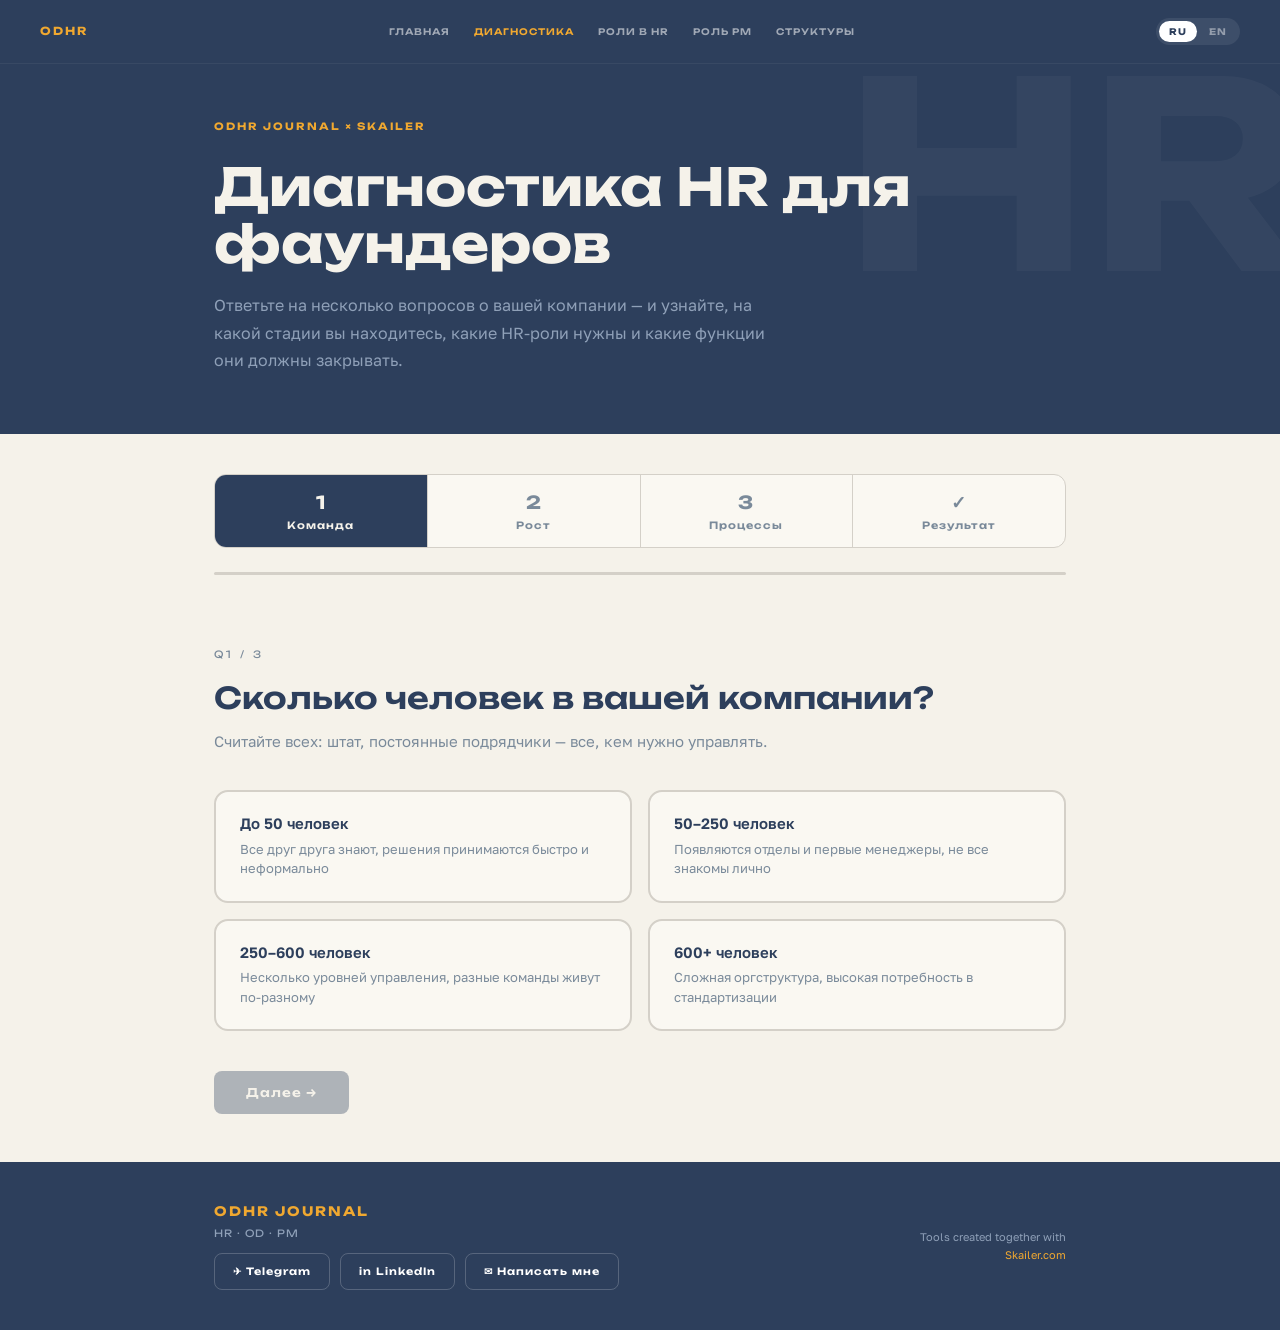
==== commit d8484ecd: "Update index.html" ====
--- a/index.html
+++ b/index.html
@@ -202,11 +202,12 @@
   <nav class="site-nav">
     <a href="home.html" class="nav-brand">ODHR</a>
     <div class="nav-menu" id="nav-menu">
-      <a href="home.html" class="nav-link cross-link" id="nav-home">Главная</a>
-      <a href="index.html" class="nav-link active cross-link" id="nav-diag">Диагностика</a>
-      <a href="hr_roles_guide.html" class="nav-link cross-link" id="nav-guide">Роли</a>
-      <a href="structure.html" class="nav-link cross-link" id="nav-str">Структуры</a>
-    </div>
+    <a href="home.html" class="nav-link cross-link" id="nav-home">Главная</a>
+    <a href="index.html" class="nav-link active cross-link" id="nav-diag">Диагностика</a>
+    <a href="hr_roles_guide.html" class="nav-link cross-link" id="nav-guide">Роли в HR</a>
+    <a href="pm_skillset.html" class="nav-link cross-link" id="nav-pm">Роль PM</a>
+    <a href="structure.html" class="nav-link cross-link" id="nav-str">Структуры</a>
+  </div>
     <div class="nav-actions">
       <div class="lang-toggle">
         <button class="lang-btn active" onclick="changePageLang('ru')" id="btn-lang-ru">RU</button>
@@ -252,7 +253,7 @@
     </div>
   </div>
 </footer>
-      
+</div><!-- /app-view -->
 
 <div id="print-view">
   <div class="container">
@@ -280,7 +281,7 @@
   const locales = {
     ru: {
       ui: {
-        navHome: "Главная", navDiag: "Диагностика", navGuide: "Роли", navStr: "Структуры",
+        navHome: "Главная", navDiag: "Диагностика", navGuide: "Роли в HR", navPm: "Роль PM", navStr: "Структуры",
         heroTitle: "Диагностика HR для фаундеров",
         heroSub: "Ответьте на несколько вопросов о вашей компании — и узнайте, на какой стадии вы находитесь, какие HR-роли нужны и какие функции они должны закрывать.",
         s1: "Команда", s2: "Рост", s3: "Процессы", s4: "Результат",
@@ -425,7 +426,7 @@
     },
     en: {
       ui: {
-        navHome: "Home", navDiag: "Diagnostic", navGuide: "Roles", navStr: "Structures",
+        navHome: "Home", navDiag: "Diagnostic", navGuide: "HR Roles", navPm: "PM Role", navStr: "Structures",
         heroTitle: "HR Diagnostic for Founders",
         heroSub: "Answer a few questions about your company to discover your current maturity stage, required HR roles, and the target operating model you need to build.",
         s1: "Team", s2: "Growth", s3: "Ops", s4: "Result",
@@ -626,7 +627,7 @@
     // МЕНЮ
     document.getElementById('nav-home').textContent = d.navHome;
     document.getElementById('nav-diag').textContent = d.navDiag;
-    document.getElementById('nav-guide').textContent = d.navGuide;
+    document.getElementById('nav-guide').textContent = d.navGuide; const navPmEl = document.getElementById('nav-pm'); if(navPmEl) navPmEl.textContent = d.navPm;
     document.getElementById('nav-str').textContent = d.navStr;
 
     // HERO & UI
@@ -887,36 +888,71 @@
       </tr>`;
     }).join('')).join('');
 
-    const html = `
-      <div class="pv-header">
-        <div>
-          <div class="pv-title">${ui.printHeader}<br>${ui.lblTarget} ${processData.label}</div>
-          <div class="pv-meta">${ui.printCredit}</div>
-        </div>
-        <div class="pv-logo">ODHR JOURNAL<br><br>t.me/ODHRAMA</div>
-      </div>
-      
-      <div class="pv-status" style="background:${sc.bg};color:${sc.c};">
-        ${ui.lblSize} ${roleData.size}
-      </div>
-      
-      <table class="pv-table">
-        <thead>
-          <tr><th></th><th>${ui.lblRole} / Process</th><th>${ui.lblArea}</th><th>${ui.lblDoD}</th><th>${ui.lblOwner}</th></tr>
-        </thead>
-        <tbody>
-          <tr><td colspan="5" class="pv-section">ROLES</td></tr>
-          ${rRows}
-          <tr><td colspan="5" class="pv-section">FUNCTIONS & PROCESSES</td></tr>
-          ${fRows}
-        </tbody>
-      </table>
-    `;
-    
-    document.getElementById('print-content').innerHTML = html;
-    document.getElementById('app-view').style.display = 'none';
-    document.getElementById('print-view').style.display = 'block';
-    window.scrollTo(0,0);
+    const btnPrint = currentLang === 'ru' ? 'Сохранить как PDF / Печать' : 'Save as PDF / Print';
+    const btnClose = currentLang === 'ru' ? '← Вернуться к результатам' : '← Back to results';
+
+    const printHTML = `<!DOCTYPE html>
+<html lang="${currentLang}">
+<head>
+  <meta charset="UTF-8">
+  <meta name="viewport" content="width=device-width, initial-scale=1.0">
+  <title>${ui.printHeader}</title>
+  <link href="https://fonts.googleapis.com/css2?family=Unbounded:wght@300;400;600;700&family=Golos+Text:wght@400;500;600&display=swap" rel="stylesheet">
+  <style>
+    * { box-sizing: border-box; margin: 0; padding: 0; }
+    body { font-family: 'Golos Text', sans-serif; background: #faf8f2; color: #2d3f5c; padding: 40px 20px; }
+    .print-controls { background: white; padding: 24px; border-radius: 12px; display: flex; align-items: center; gap: 16px; margin-bottom: 40px; border: 1px dashed #d4d0c8; flex-wrap: wrap; }
+    .btn-print { font-family: 'Unbounded', sans-serif; font-size: 12px; font-weight: 700; letter-spacing: 1px; padding: 14px 28px; background: #f0a830; color: #2d3f5c; border: none; border-radius: 8px; cursor: pointer; }
+    .btn-print:hover { background: #e09820; }
+    .btn-close { font-family: 'Unbounded', sans-serif; font-size: 11px; font-weight: 600; letter-spacing: 1px; padding: 14px 24px; background: transparent; color: #2d3f5c; border: 1.5px solid #d4d0c8; border-radius: 8px; cursor: pointer; }
+    .btn-close:hover { border-color: #2d3f5c; }
+    .pv-header { display: flex; justify-content: space-between; align-items: flex-start; margin-bottom: 32px; padding-bottom: 20px; border-bottom: 3px solid #2d3f5c; }
+    .pv-title { font-family: 'Unbounded', sans-serif; font-size: 22px; font-weight: 700; line-height: 1.2; }
+    .pv-meta { font-size: 12px; color: #7a8a9a; margin-top: 6px; }
+    .pv-logo { font-family: 'Unbounded', sans-serif; font-size: 11px; font-weight: 600; color: #7a8a9a; text-align: right; letter-spacing: 1px; }
+    .pv-status { display: inline-flex; padding: 8px 16px; border-radius: 8px; font-family: 'Unbounded', sans-serif; font-size: 11px; font-weight: 700; letter-spacing: 1px; margin-bottom: 20px; background: ${sc.bg}; color: ${sc.c}; }
+    table { width: 100%; border-collapse: collapse; background: white; border-radius: 12px; overflow: hidden; box-shadow: 0 2px 12px rgba(0,0,0,0.06); margin-bottom: 20px; text-align: left; }
+    th { padding: 12px; font-family: 'Unbounded', sans-serif; font-size: 9px; letter-spacing: 2px; text-transform: uppercase; color: #7a8a9a; background: #faf8f2; border-bottom: 2px solid #d4d0c8; }
+    td { padding: 10px 12px; border-bottom: 1px solid #d4d0c8; font-size: 12px; }
+    .pv-section { font-family: 'Unbounded', sans-serif; font-size: 10px; font-weight: 700; letter-spacing: 2px; text-transform: uppercase; padding: 12px; background: #faf8f2; color: #7a8a9a; border-bottom: 2px solid #d4d0c8; }
+    @media print {
+      .print-controls { display: none !important; }
+      body { padding: 0; background: white; }
+    }
+  </style>
+</head>
+<body>
+  <div class="print-controls">
+    <button class="btn-print" onclick="window.print()">🖨 ${btnPrint}</button>
+    <button class="btn-close" onclick="window.close()">← ${btnClose}</button>
+  </div>
+  <div class="pv-header">
+    <div>
+      <div class="pv-title">${ui.printHeader}<br>${ui.lblTarget} ${processData.label}</div>
+      <div class="pv-meta">${ui.printCredit}</div>
+    </div>
+    <div class="pv-logo">ODHR JOURNAL<br><br>t.me/ODHRAMA</div>
+  </div>
+  <div class="pv-status">${ui.lblSize} ${roleData.size}</div>
+  <table>
+    <thead>
+      <tr><th></th><th>${ui.lblRole} / Process</th><th>${ui.lblArea}</th><th>${ui.lblDoD}</th><th>${ui.lblOwner}</th></tr>
+    </thead>
+    <tbody>
+      <tr><td colspan="5" class="pv-section">ROLES</td></tr>
+      ${rRows}
+      <tr><td colspan="5" class="pv-section">FUNCTIONS & PROCESSES</td></tr>
+      ${fRows}
+    </tbody>
+  </table>
+</body>
+</html>`;
+
+    const tab = window.open('', '_blank');
+    if (tab) {
+      tab.document.write(printHTML);
+      tab.document.close();
+    }
   }
 
   function closePrintView() {
@@ -967,6 +1003,5 @@
   window.addEventListener('DOMContentLoaded', initApp);
 </script>
 <script src="contact-form.js"></script>
-<script src="main.js"></script>
 </body>
 </html>
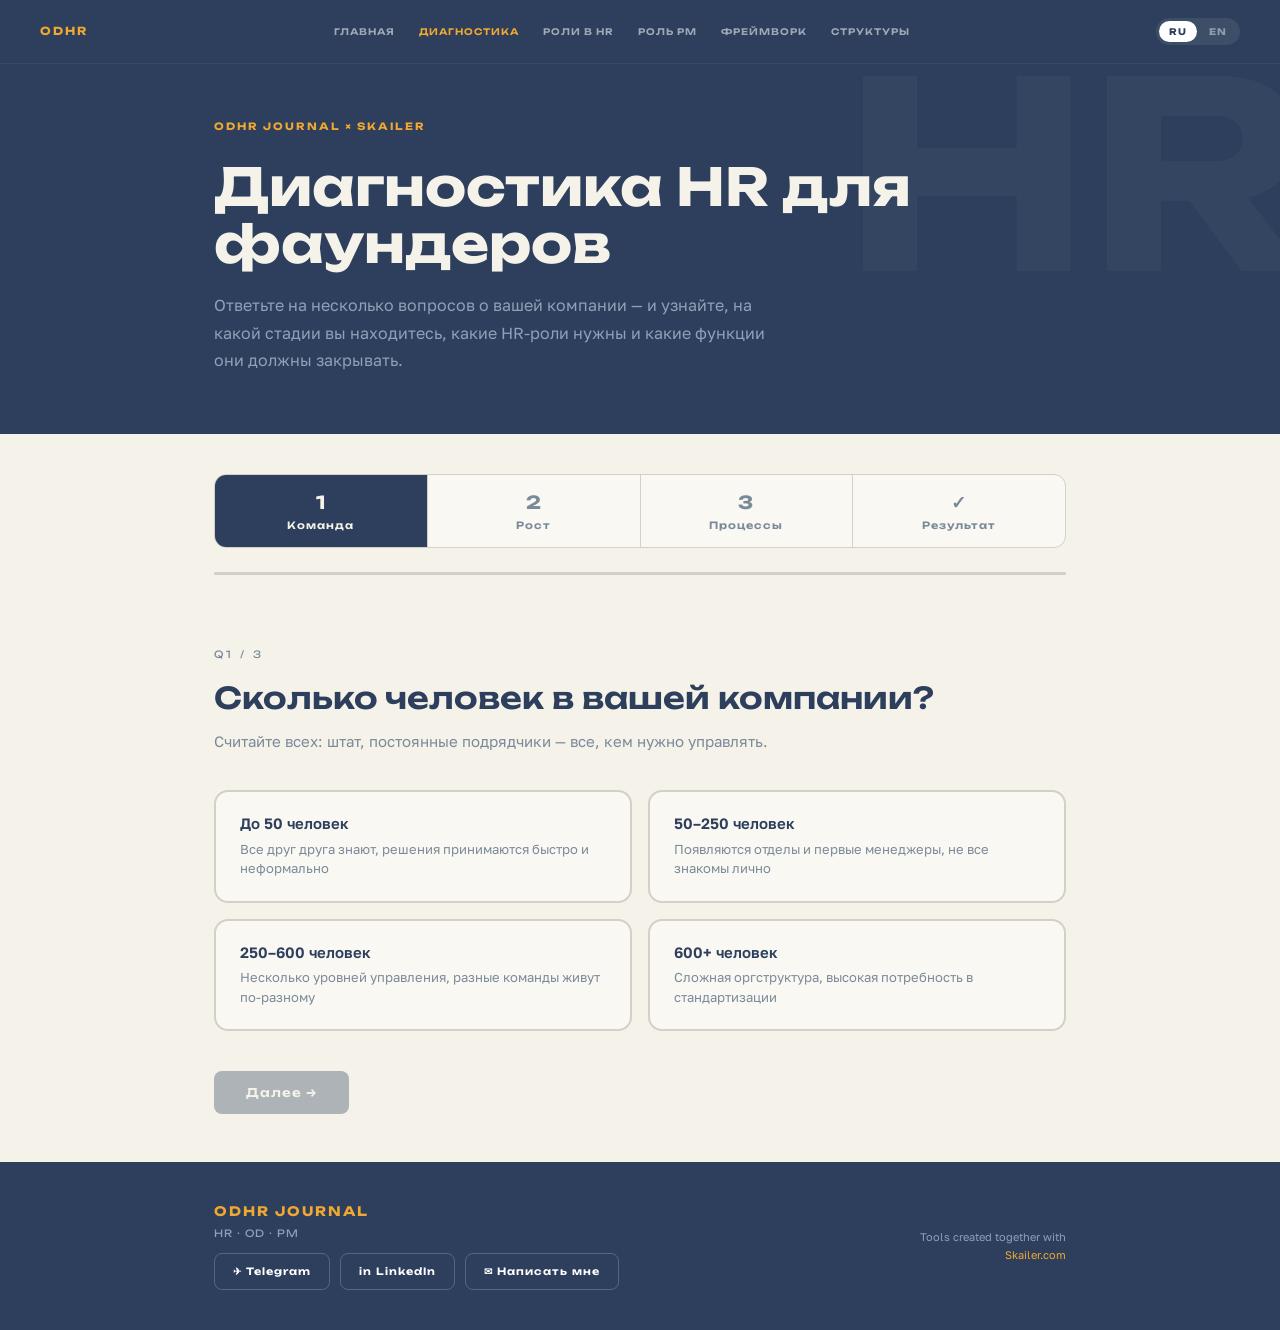
==== commit 83d6cd01: "Update index.html" ====
--- a/index.html
+++ b/index.html
@@ -196,7 +196,19 @@
 <script src="https://cdn.counter.dev/script.js" data-id="e4048f0d-d2cf-4262-ad50-083091bde640" data-utcoffset="2"></script>
 </head>
 <body>
-
+<!-- Yandex.Metrika counter -->
+<script type="text/javascript">
+    (function(m,e,t,r,i,k,a){
+        m[i]=m[i]||function(){(m[i].a=m[i].a||[]).push(arguments)};
+        m[i].l=1*new Date();
+        for (var j = 0; j < document.scripts.length; j++) {if (document.scripts[j].src === r) { return; }}
+        k=e.createElement(t),a=e.getElementsByTagName(t)[0],k.async=1,k.src=r,a.parentNode.insertBefore(k,a)
+    })(window, document,'script','https://mc.yandex.ru/metrika/tag.js?id=108984964', 'ym');
+
+    ym(108984964, 'init', {ssr:true, webvisor:true, clickmap:true, ecommerce:"dataLayer", referrer: document.referrer, url: location.href, accurateTrackBounce:true, trackLinks:true});
+</script>
+<noscript><div><img src="https://mc.yandex.ru/watch/108984964" style="position:absolute; left:-9999px;" alt="" /></div></noscript>
+<!-- /Yandex.Metrika counter -->
 <div id="app-view">
   
   <nav class="site-nav">
@@ -206,6 +218,7 @@
     <a href="index.html" class="nav-link active cross-link" id="nav-diag">Диагностика</a>
     <a href="hr_roles_guide.html" class="nav-link cross-link" id="nav-guide">Роли в HR</a>
     <a href="pm_skillset.html" class="nav-link cross-link" id="nav-pm">Роль PM</a>
+    <a href="framework.html" class="nav-link cross-link" id="nav-fw">Фреймворк</a>
     <a href="structure.html" class="nav-link cross-link" id="nav-str">Структуры</a>
   </div>
     <div class="nav-actions">
